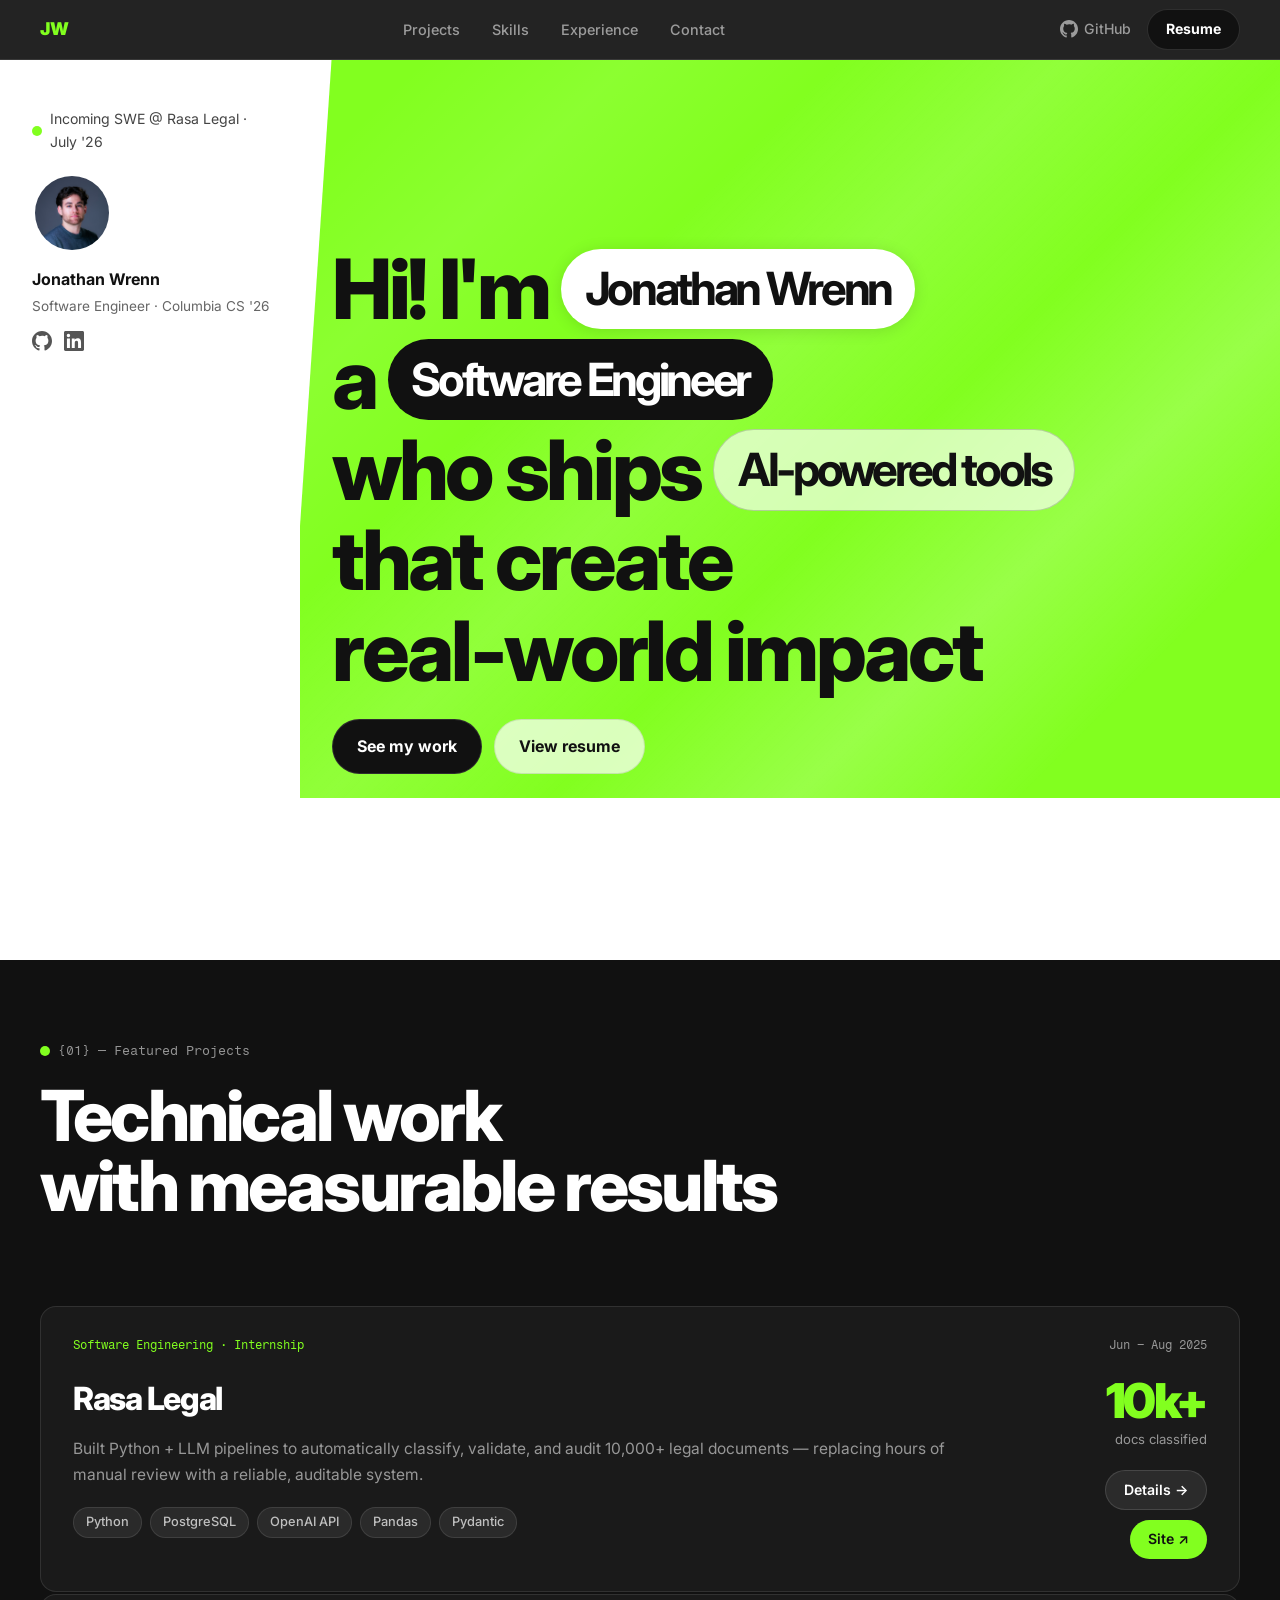
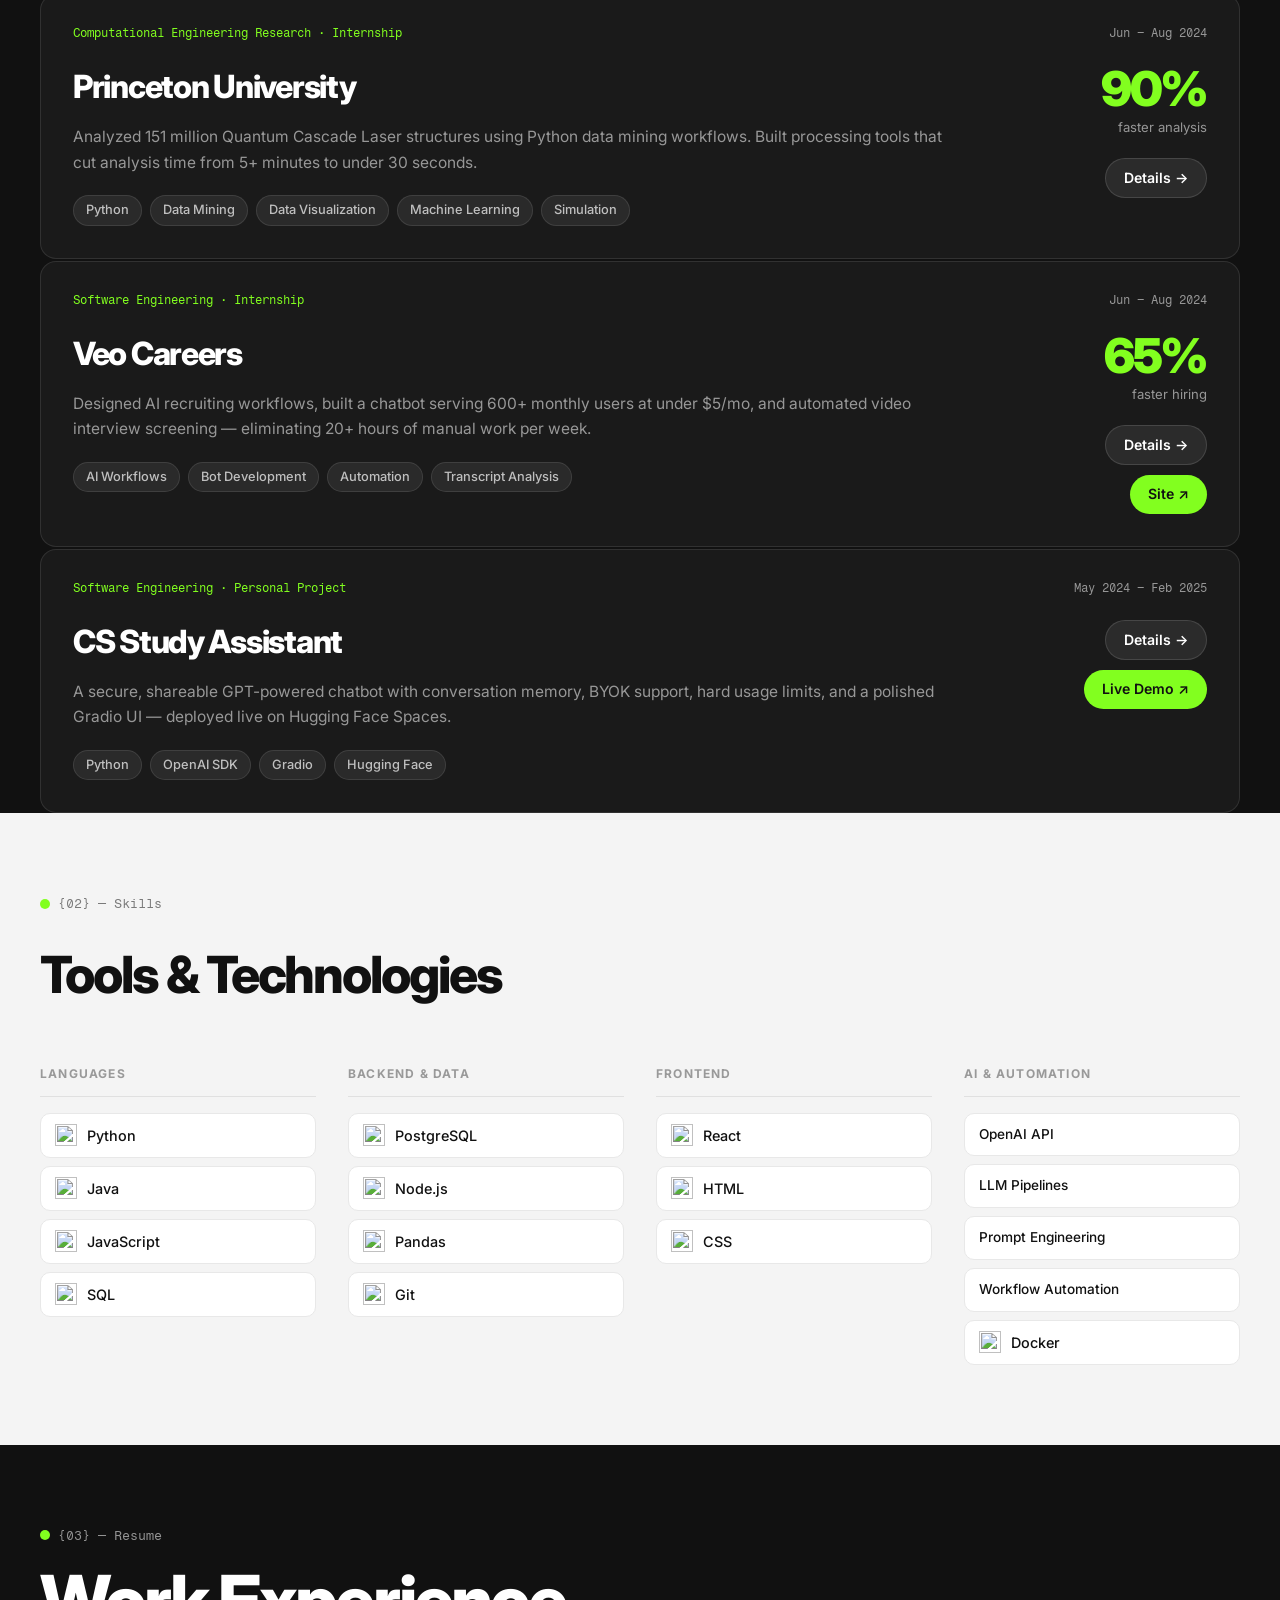
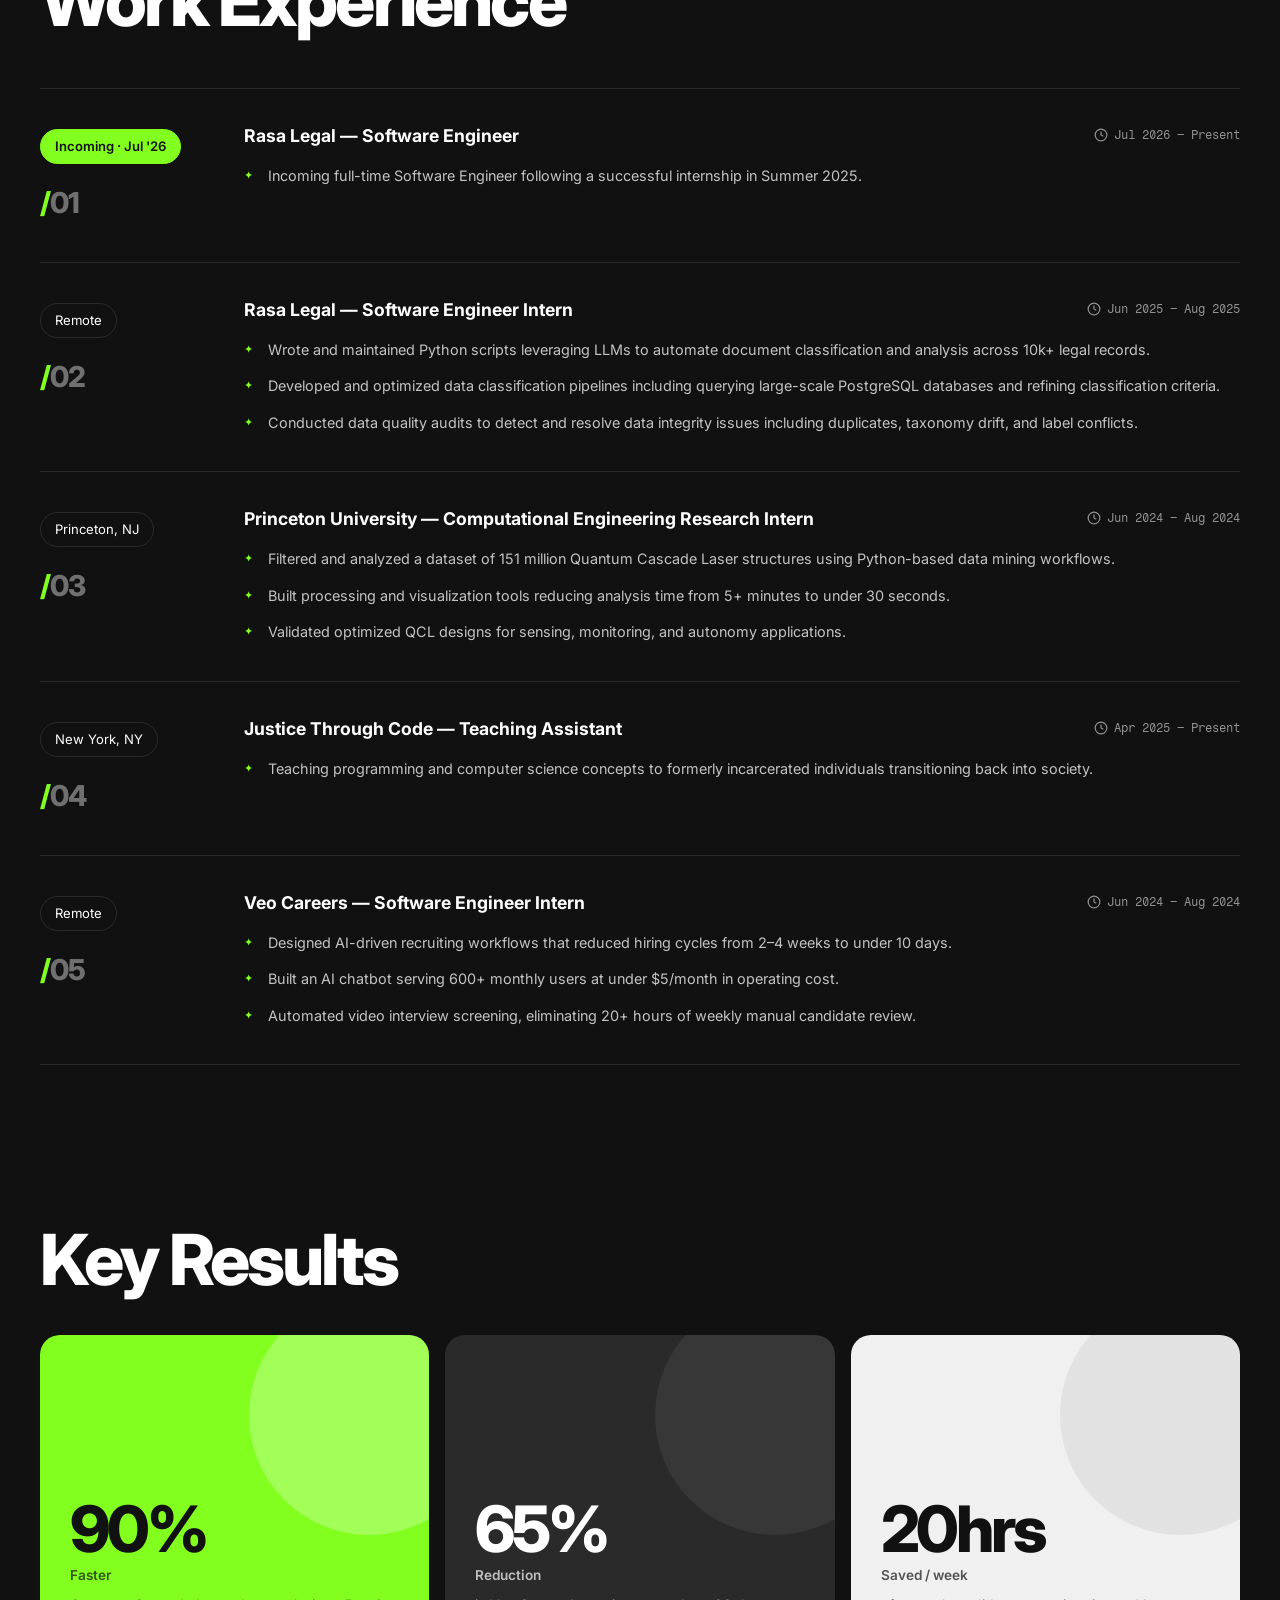
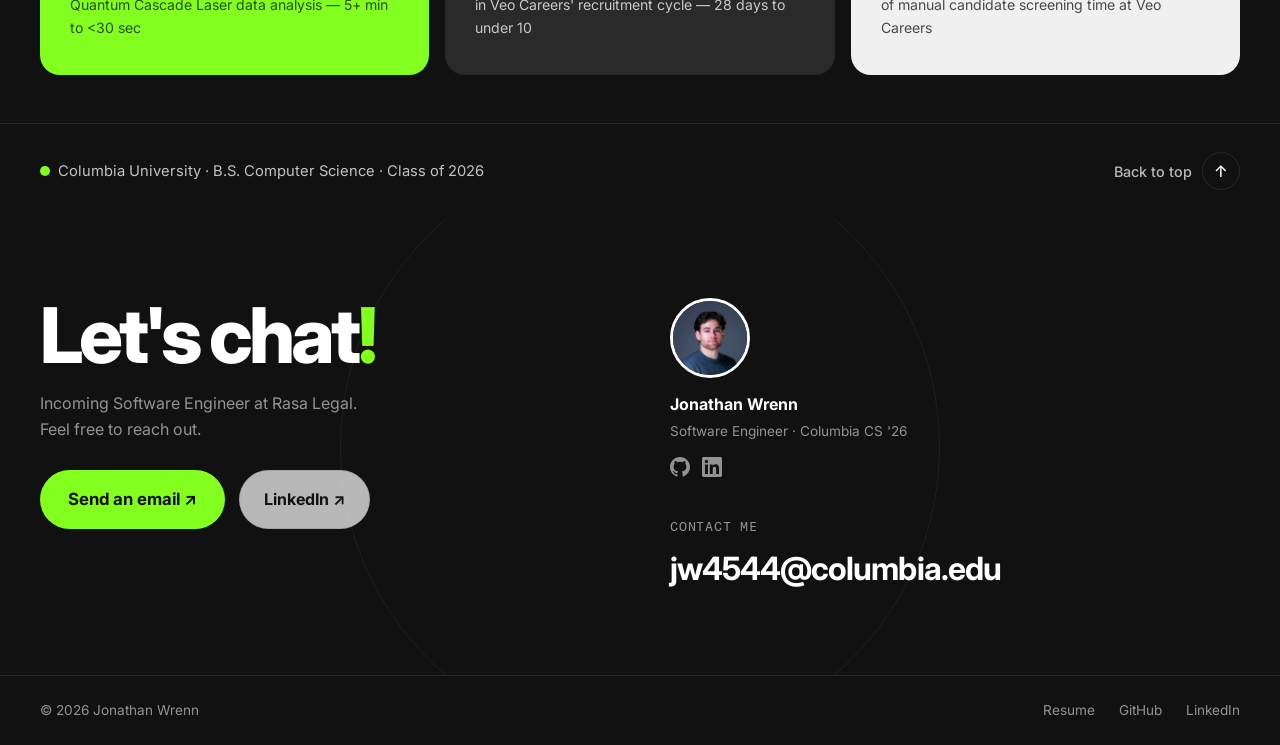
==== index.html @ a420dbbd "Fix degree to B.S. Computer Science only Co-Authored-By: Claude Sonnet 4.6 <noreply@anthropic.com>" ====
<!DOCTYPE html>
<html lang="en">
  <head>
    <meta charset="UTF-8" />
    <meta name="viewport" content="width=device-width, initial-scale=1.0" />
    <title>Jonathan Wrenn | Software Engineer</title>
    <meta name="description" content="Jonathan Wrenn — Software Engineer and Columbia CS student building AI-powered systems, data pipelines, and tools that ship to production." />
    <meta property="og:title" content="Jonathan Wrenn | Software Engineer" />
    <meta property="og:description" content="Software engineer, Columbia CS '26, open to full-time roles. Builder of AI-assisted systems with measurable impact." />
    <meta property="og:type" content="website" />
    <meta property="og:image" content="./1-IMG_1705.jpg" />
    <link rel="preconnect" href="https://fonts.googleapis.com" />
    <link rel="preconnect" href="https://fonts.gstatic.com" crossorigin />
    <link href="https://fonts.googleapis.com/css2?family=Inter:wght@400;500;600;700;800;900&family=Fragment+Mono:ital@0;1&display=swap" rel="stylesheet" />
    <link rel="stylesheet" href="./styles.css" />
  </head>
  <body id="top">

    <!-- ============================================================
         NAV
    ============================================================ -->
    <nav class="site-nav">
      <a href="#top" class="site-nav__logo">JW</a>
      <div class="site-nav__links">
        <a href="#projects">Projects</a>
        <a href="#skills">Skills</a>
        <a href="#experience">Experience</a>
        <a href="#contact">Contact</a>
      </div>
      <div class="site-nav__actions">
        <a href="https://github.com/jonowrenn" target="_blank" rel="noreferrer" class="site-nav__gh">
          <svg width="18" height="18" viewBox="0 0 24 24" fill="currentColor"><path d="M12 0C5.374 0 0 5.373 0 12c0 5.302 3.438 9.8 8.207 11.387.599.111.793-.261.793-.577v-2.234c-3.338.726-4.033-1.416-4.033-1.416-.546-1.387-1.333-1.756-1.333-1.756-1.089-.745.083-.729.083-.729 1.205.084 1.839 1.237 1.839 1.237 1.07 1.834 2.807 1.304 3.492.997.107-.775.418-1.305.762-1.604-2.665-.305-5.467-1.334-5.467-5.931 0-1.311.469-2.381 1.236-3.221-.124-.303-.535-1.524.117-3.176 0 0 1.008-.322 3.301 1.23A11.509 11.509 0 0112 5.803c1.02.005 2.047.138 3.006.404 2.291-1.552 3.297-1.23 3.297-1.23.653 1.653.242 2.874.118 3.176.77.84 1.235 1.911 1.235 3.221 0 4.609-2.807 5.624-5.479 5.921.43.372.823 1.102.823 2.222v3.293c0 .319.192.694.801.576C20.566 21.797 24 17.3 24 12c0-6.627-5.373-12-12-12z"/></svg>
          GitHub
        </a>
        <a href="./Jonathan_Wrenn_Resume.docx.pdf" target="_blank" rel="noreferrer" class="btn btn--dark btn--sm">Resume</a>
      </div>
    </nav>

    <!-- ============================================================
         HERO
    ============================================================ -->
    <section class="hero">
      <div class="hero__lime-bg" aria-hidden="true"></div>

      <aside class="hero__sidebar">
        <p class="hero__status">
          <span class="dot dot--lime"></span>
          Incoming SWE @ Rasa Legal · July '26
        </p>
        <div class="profile-card">
          <div class="profile-card__visual">
            <img class="profile-card__photo" src="./1-IMG_1705.jpg" alt="Jonathan Wrenn headshot" />
          </div>
          <div class="profile-card__bio">
            <strong>Jonathan Wrenn</strong>
            <span>Software Engineer · Columbia CS '26</span>
          </div>
          <div class="profile-card__links">
            <a href="https://github.com/jonowrenn" target="_blank" rel="noreferrer" aria-label="GitHub">
              <svg width="20" height="20" viewBox="0 0 24 24" fill="currentColor"><path d="M12 0C5.374 0 0 5.373 0 12c0 5.302 3.438 9.8 8.207 11.387.599.111.793-.261.793-.577v-2.234c-3.338.726-4.033-1.416-4.033-1.416-.546-1.387-1.333-1.756-1.333-1.756-1.089-.745.083-.729.083-.729 1.205.084 1.839 1.237 1.839 1.237 1.07 1.834 2.807 1.304 3.492.997.107-.775.418-1.305.762-1.604-2.665-.305-5.467-1.334-5.467-5.931 0-1.311.469-2.381 1.236-3.221-.124-.303-.535-1.524.117-3.176 0 0 1.008-.322 3.301 1.23A11.509 11.509 0 0112 5.803c1.02.005 2.047.138 3.006.404 2.291-1.552 3.297-1.23 3.297-1.23.653 1.653.242 2.874.118 3.176.77.84 1.235 1.911 1.235 3.221 0 4.609-2.807 5.624-5.479 5.921.43.372.823 1.102.823 2.222v3.293c0 .319.192.694.801.576C20.566 21.797 24 17.3 24 12c0-6.627-5.373-12-12-12z"/></svg>
            </a>
            <a href="https://www.linkedin.com/in/jonathanwrenn218" target="_blank" rel="noreferrer" aria-label="LinkedIn">
              <svg width="20" height="20" viewBox="0 0 24 24" fill="currentColor"><path d="M20.447 20.452h-3.554v-5.569c0-1.328-.027-3.037-1.852-3.037-1.853 0-2.136 1.445-2.136 2.939v5.667H9.351V9h3.414v1.561h.046c.477-.9 1.637-1.85 3.37-1.85 3.601 0 4.267 2.37 4.267 5.455v6.286zM5.337 7.433a2.062 2.062 0 01-2.063-2.065 2.064 2.064 0 112.063 2.065zm1.782 13.019H3.555V9h3.564v11.452zM22.225 0H1.771C.792 0 0 .774 0 1.729v20.542C0 23.227.792 24 1.771 24h20.451C23.2 24 24 23.227 24 22.271V1.729C24 .774 23.2 0 22.222 0h.003z"/></svg>
            </a>
          </div>
        </div>
      </aside>

      <div class="hero__main">
        <p class="hero__line">Hi! I'm <span class="pill pill--white">Jonathan Wrenn</span></p>
        <p class="hero__line">a <span class="pill pill--dark">Software Engineer</span></p>
        <p class="hero__line">who ships <span class="pill pill--outline">AI-powered tools</span></p>
        <p class="hero__line">that create</p>
        <p class="hero__line">real-world impact</p>
        <div class="hero__actions">
          <a class="btn btn--dark" href="#projects">See my work</a>
          <a class="btn btn--ghost" href="./Jonathan_Wrenn_Resume.docx.pdf" target="_blank" rel="noreferrer">View resume</a>
        </div>
      </div>
    </section>

    <!-- ============================================================
         PROJECTS
    ============================================================ -->
    <section id="projects" class="section section--dark projects-section">
      <div class="container">
        <div class="projects-intro">
          <p class="section-label"><span class="dot dot--lime"></span>{01} — Featured Projects</p>
          <h2 class="section-heading">Technical work<br>with measurable results</h2>
        </div>

        <div class="projects-list">

          <!-- Rasa Legal -->
          <article class="pcard">
            <div class="pcard__meta">
              <span class="pcard__cat">Software Engineering · Internship</span>
              <span class="pcard__dates">Jun – Aug 2025</span>
            </div>
            <div class="pcard__body">
              <div class="pcard__left">
                <h3 class="pcard__title">Rasa Legal</h3>
                <p class="pcard__desc">Built Python + LLM pipelines to automatically classify, validate, and audit 10,000+ legal documents — replacing hours of manual review with a reliable, auditable system.</p>
                <div class="pcard__stack">
                  <span>Python</span><span>PostgreSQL</span><span>OpenAI API</span><span>Pandas</span><span>Pydantic</span>
                </div>
              </div>
              <div class="pcard__right">
                <div class="pcard__stat">
                  <span class="pcard__stat-num">10k+</span>
                  <span class="pcard__stat-label">docs classified</span>
                </div>
                <div class="pcard__links">
                  <a href="./projects/rasa-legal.html" class="pcard__link pcard__link--detail">Details →</a>
                  <a href="https://www.rasa-legal.com/" target="_blank" rel="noreferrer" class="pcard__link pcard__link--site">Site ↗</a>
                </div>
              </div>
            </div>
          </article>

          <!-- Princeton -->
          <article class="pcard">
            <div class="pcard__meta">
              <span class="pcard__cat">Computational Engineering Research · Internship</span>
              <span class="pcard__dates">Jun – Aug 2024</span>
            </div>
            <div class="pcard__body">
              <div class="pcard__left">
                <h3 class="pcard__title">Princeton University</h3>
                <p class="pcard__desc">Analyzed 151 million Quantum Cascade Laser structures using Python data mining workflows. Built processing tools that cut analysis time from 5+ minutes to under 30 seconds.</p>
                <div class="pcard__stack">
                  <span>Python</span><span>Data Mining</span><span>Data Visualization</span><span>Machine Learning</span><span>Simulation</span>
                </div>
              </div>
              <div class="pcard__right">
                <div class="pcard__stat">
                  <span class="pcard__stat-num">90%</span>
                  <span class="pcard__stat-label">faster analysis</span>
                </div>
                <div class="pcard__links">
                  <a href="./projects/princeton.html" class="pcard__link pcard__link--detail">Details →</a>
                </div>
              </div>
            </div>
          </article>

          <!-- Veo Careers -->
          <article class="pcard">
            <div class="pcard__meta">
              <span class="pcard__cat">Software Engineering · Internship</span>
              <span class="pcard__dates">Jun – Aug 2024</span>
            </div>
            <div class="pcard__body">
              <div class="pcard__left">
                <h3 class="pcard__title">Veo Careers</h3>
                <p class="pcard__desc">Designed AI recruiting workflows, built a chatbot serving 600+ monthly users at under $5/mo, and automated video interview screening — eliminating 20+ hours of manual work per week.</p>
                <div class="pcard__stack">
                  <span>AI Workflows</span><span>Bot Development</span><span>Automation</span><span>Transcript Analysis</span>
                </div>
              </div>
              <div class="pcard__right">
                <div class="pcard__stat">
                  <span class="pcard__stat-num">65%</span>
                  <span class="pcard__stat-label">faster hiring</span>
                </div>
                <div class="pcard__links">
                  <a href="./projects/veo-careers.html" class="pcard__link pcard__link--detail">Details →</a>
                  <a href="https://veocareers.com/" target="_blank" rel="noreferrer" class="pcard__link pcard__link--site">Site ↗</a>
                </div>
              </div>
            </div>
          </article>

          <!-- CS Study Assistant -->
          <article class="pcard">
            <div class="pcard__meta">
              <span class="pcard__cat">Software Engineering · Personal Project</span>
              <span class="pcard__dates">May 2024 – Feb 2025</span>
            </div>
            <div class="pcard__body">
              <div class="pcard__left">
                <h3 class="pcard__title">CS Study Assistant</h3>
                <p class="pcard__desc">A secure, shareable GPT-powered chatbot with conversation memory, BYOK support, hard usage limits, and a polished Gradio UI — deployed live on Hugging Face Spaces.</p>
                <div class="pcard__stack">
                  <span>Python</span><span>OpenAI SDK</span><span>Gradio</span><span>Hugging Face</span>
                </div>
              </div>
              <div class="pcard__right">
                <div class="pcard__links pcard__links--solo">
                  <a href="./projects/cs-study-assistant.html" class="pcard__link pcard__link--detail">Details →</a>
                  <a href="https://huggingface.co/spaces/jonowrenn/gpt-chatbot" target="_blank" rel="noreferrer" class="pcard__link pcard__link--site">Live Demo ↗</a>
                </div>
              </div>
            </div>
          </article>

        </div>
      </div>
    </section>

    <!-- ============================================================
         SKILLS
    ============================================================ -->
    <section id="skills" class="section section--light skills-section-new">
      <div class="container">
        <p class="section-label"><span class="dot dot--lime"></span>{02} — Skills</p>
        <h2 class="section-heading-light">Tools &amp; Technologies</h2>

        <div class="skills-grid">

          <div class="skill-group">
            <h3 class="skill-group__title">Languages</h3>
            <div class="skill-chips">
              <div class="skill-chip">
                <img src="https://cdn.jsdelivr.net/gh/devicons/devicon/icons/python/python-original.svg" alt="" />
                Python
              </div>
              <div class="skill-chip">
                <img src="https://cdn.jsdelivr.net/gh/devicons/devicon/icons/java/java-original.svg" alt="" />
                Java
              </div>
              <div class="skill-chip">
                <img src="https://cdn.jsdelivr.net/gh/devicons/devicon/icons/javascript/javascript-original.svg" alt="" />
                JavaScript
              </div>
              <div class="skill-chip">
                <img src="https://cdn.jsdelivr.net/gh/devicons/devicon/icons/postgresql/postgresql-original.svg" alt="" />
                SQL
              </div>
            </div>
          </div>

          <div class="skill-group">
            <h3 class="skill-group__title">Backend &amp; Data</h3>
            <div class="skill-chips">
              <div class="skill-chip">
                <img src="https://cdn.jsdelivr.net/gh/devicons/devicon/icons/postgresql/postgresql-original.svg" alt="" />
                PostgreSQL
              </div>
              <div class="skill-chip">
                <img src="https://cdn.jsdelivr.net/gh/devicons/devicon/icons/nodejs/nodejs-original.svg" alt="" />
                Node.js
              </div>
              <div class="skill-chip">
                <img src="https://cdn.jsdelivr.net/gh/devicons/devicon/icons/pandas/pandas-original.svg" alt="" />
                Pandas
              </div>
              <div class="skill-chip">
                <img src="https://cdn.jsdelivr.net/gh/devicons/devicon/icons/git/git-original.svg" alt="" />
                Git
              </div>
            </div>
          </div>

          <div class="skill-group">
            <h3 class="skill-group__title">Frontend</h3>
            <div class="skill-chips">
              <div class="skill-chip">
                <img src="https://cdn.jsdelivr.net/gh/devicons/devicon/icons/react/react-original.svg" alt="" />
                React
              </div>
              <div class="skill-chip">
                <img src="https://cdn.jsdelivr.net/gh/devicons/devicon/icons/html5/html5-original.svg" alt="" />
                HTML
              </div>
              <div class="skill-chip">
                <img src="https://cdn.jsdelivr.net/gh/devicons/devicon/icons/css3/css3-original.svg" alt="" />
                CSS
              </div>
            </div>
          </div>

          <div class="skill-group">
            <h3 class="skill-group__title">AI &amp; Automation</h3>
            <div class="skill-chips">
              <div class="skill-chip skill-chip--text">OpenAI API</div>
              <div class="skill-chip skill-chip--text">LLM Pipelines</div>
              <div class="skill-chip skill-chip--text">Prompt Engineering</div>
              <div class="skill-chip skill-chip--text">Workflow Automation</div>
              <div class="skill-chip">
                <img src="https://cdn.jsdelivr.net/gh/devicons/devicon/icons/docker/docker-original.svg" alt="" />
                Docker
              </div>
            </div>
          </div>

        </div>
      </div>
    </section>

    <!-- ============================================================
         EXPERIENCE
    ============================================================ -->
    <section id="experience" class="section section--dark experience-section">
      <div class="container">
        <p class="section-label"><span class="dot dot--lime"></span>{03} — Resume</p>
        <h2 class="section-heading">Work Experience</h2>

        <div class="experience-list">
          <div class="experience-item">
            <div class="experience-item__left">
              <span class="location-pill location-pill--lime">Incoming · Jul '26</span>
              <span class="exp-num"><span class="slash">/</span>01</span>
            </div>
            <div class="experience-item__body">
              <div class="experience-item__header">
                <h3>Rasa Legal — Software Engineer</h3>
                <span class="exp-dates">
                  <svg width="14" height="14" viewBox="0 0 24 24" fill="none" stroke="currentColor" stroke-width="2"><circle cx="12" cy="12" r="10"/><polyline points="12 6 12 12 16 14"/></svg>
                  Jul 2026 – Present
                </span>
              </div>
              <ul class="exp-bullets">
                <li>Incoming full-time Software Engineer following a successful internship in Summer 2025.</li>
              </ul>
            </div>
          </div>

          <div class="experience-item">
            <div class="experience-item__left">
              <span class="location-pill">Remote</span>
              <span class="exp-num"><span class="slash">/</span>02</span>
            </div>
            <div class="experience-item__body">
              <div class="experience-item__header">
                <h3>Rasa Legal — Software Engineer Intern</h3>
                <span class="exp-dates">
                  <svg width="14" height="14" viewBox="0 0 24 24" fill="none" stroke="currentColor" stroke-width="2"><circle cx="12" cy="12" r="10"/><polyline points="12 6 12 12 16 14"/></svg>
                  Jun 2025 – Aug 2025
                </span>
              </div>
              <ul class="exp-bullets">
                <li>Wrote and maintained Python scripts leveraging LLMs to automate document classification and analysis across 10k+ legal records.</li>
                <li>Developed and optimized data classification pipelines including querying large-scale PostgreSQL databases and refining classification criteria.</li>
                <li>Conducted data quality audits to detect and resolve data integrity issues including duplicates, taxonomy drift, and label conflicts.</li>
              </ul>
            </div>
          </div>

          <div class="experience-item">
            <div class="experience-item__left">
              <span class="location-pill">Princeton, NJ</span>
              <span class="exp-num"><span class="slash">/</span>03</span>
            </div>
            <div class="experience-item__body">
              <div class="experience-item__header">
                <h3>Princeton University — Computational Engineering Research Intern</h3>
                <span class="exp-dates">
                  <svg width="14" height="14" viewBox="0 0 24 24" fill="none" stroke="currentColor" stroke-width="2"><circle cx="12" cy="12" r="10"/><polyline points="12 6 12 12 16 14"/></svg>
                  Jun 2024 – Aug 2024
                </span>
              </div>
              <ul class="exp-bullets">
                <li>Filtered and analyzed a dataset of 151 million Quantum Cascade Laser structures using Python-based data mining workflows.</li>
                <li>Built processing and visualization tools reducing analysis time from 5+ minutes to under 30 seconds.</li>
                <li>Validated optimized QCL designs for sensing, monitoring, and autonomy applications.</li>
              </ul>
            </div>
          </div>

          <div class="experience-item">
            <div class="experience-item__left">
              <span class="location-pill">New York, NY</span>
              <span class="exp-num"><span class="slash">/</span>04</span>
            </div>
            <div class="experience-item__body">
              <div class="experience-item__header">
                <h3>Justice Through Code — Teaching Assistant</h3>
                <span class="exp-dates">
                  <svg width="14" height="14" viewBox="0 0 24 24" fill="none" stroke="currentColor" stroke-width="2"><circle cx="12" cy="12" r="10"/><polyline points="12 6 12 12 16 14"/></svg>
                  Apr 2025 – Present
                </span>
              </div>
              <ul class="exp-bullets">
                <li>Teaching programming and computer science concepts to formerly incarcerated individuals transitioning back into society.</li>
              </ul>
            </div>
          </div>

          <div class="experience-item">
            <div class="experience-item__left">
              <span class="location-pill">Remote</span>
              <span class="exp-num"><span class="slash">/</span>05</span>
            </div>
            <div class="experience-item__body">
              <div class="experience-item__header">
                <h3>Veo Careers — Software Engineer Intern</h3>
                <span class="exp-dates">
                  <svg width="14" height="14" viewBox="0 0 24 24" fill="none" stroke="currentColor" stroke-width="2"><circle cx="12" cy="12" r="10"/><polyline points="12 6 12 12 16 14"/></svg>
                  Jun 2024 – Aug 2024
                </span>
              </div>
              <ul class="exp-bullets">
                <li>Designed AI-driven recruiting workflows that reduced hiring cycles from 2–4 weeks to under 10 days.</li>
                <li>Built an AI chatbot serving 600+ monthly users at under $5/month in operating cost.</li>
                <li>Automated video interview screening, eliminating 20+ hours of weekly manual candidate review.</li>
              </ul>
            </div>
          </div>
        </div>
      </div>
    </section>

    <!-- ============================================================
         OUTCOMES
    ============================================================ -->
    <section class="section section--dark outcomes-section">
      <div class="container">
        <h2 class="section-heading">Key Results</h2>
        <div class="outcomes-grid">
          <div class="outcome-card outcome-card--lime">
            <div class="outcome-deco" aria-hidden="true"></div>
            <p class="outcome-stat">90%</p>
            <p class="outcome-label">Faster</p>
            <p class="outcome-desc">Quantum Cascade Laser data analysis — 5+ min to &lt;30 sec</p>
          </div>
          <div class="outcome-card outcome-card--charcoal">
            <div class="outcome-deco" aria-hidden="true"></div>
            <p class="outcome-stat">65%</p>
            <p class="outcome-label">Reduction</p>
            <p class="outcome-desc">in Veo Careers' recruitment cycle — 28 days to under 10</p>
          </div>
          <div class="outcome-card outcome-card--white">
            <div class="outcome-deco" aria-hidden="true"></div>
            <p class="outcome-stat">20hrs</p>
            <p class="outcome-label">Saved / week</p>
            <p class="outcome-desc">of manual candidate screening time at Veo Careers</p>
          </div>
        </div>
      </div>

      <div class="freelance-bar">
        <p><span class="dot dot--lime"></span> Columbia University · B.S. Computer Science · Class of 2026</p>
        <a href="#top" class="back-to-top">Back to top <span class="back-to-top__circle">↑</span></a>
      </div>
    </section>

    <!-- ============================================================
         CONTACT
    ============================================================ -->
    <section id="contact" class="section section--dark contact-section">
      <div class="contact-deco-circle" aria-hidden="true"></div>
      <div class="container contact-layout">
        <div class="contact-left">
          <h2 class="contact-heading">Let's chat<span class="lime-text">!</span></h2>
          <p class="contact-sub">Incoming Software Engineer at Rasa Legal.<br>Feel free to reach out.</p>
          <div class="contact-ctas">
            <a href="mailto:jw4544@columbia.edu" class="btn btn--lime">Send an email ↗</a>
            <a href="https://www.linkedin.com/in/jonathanwrenn218" target="_blank" rel="noreferrer" class="btn btn--ghost">LinkedIn ↗</a>
          </div>
        </div>
        <div class="contact-right">
          <div class="profile-card profile-card--dark">
            <div class="profile-card__visual">
              <img class="profile-card__photo" src="./1-IMG_1705.jpg" alt="Jonathan Wrenn headshot" />
            </div>
            <div class="profile-card__bio">
              <strong>Jonathan Wrenn</strong>
              <span>Software Engineer · Columbia CS '26</span>
            </div>
            <div class="profile-card__links">
              <a href="https://github.com/jonowrenn" target="_blank" rel="noreferrer" aria-label="GitHub">
                <svg width="20" height="20" viewBox="0 0 24 24" fill="currentColor"><path d="M12 0C5.374 0 0 5.373 0 12c0 5.302 3.438 9.8 8.207 11.387.599.111.793-.261.793-.577v-2.234c-3.338.726-4.033-1.416-4.033-1.416-.546-1.387-1.333-1.756-1.333-1.756-1.089-.745.083-.729.083-.729 1.205.084 1.839 1.237 1.839 1.237 1.07 1.834 2.807 1.304 3.492.997.107-.775.418-1.305.762-1.604-2.665-.305-5.467-1.334-5.467-5.931 0-1.311.469-2.381 1.236-3.221-.124-.303-.535-1.524.117-3.176 0 0 1.008-.322 3.301 1.23A11.509 11.509 0 0112 5.803c1.02.005 2.047.138 3.006.404 2.291-1.552 3.297-1.23 3.297-1.23.653 1.653.242 2.874.118 3.176.77.84 1.235 1.911 1.235 3.221 0 4.609-2.807 5.624-5.479 5.921.43.372.823 1.102.823 2.222v3.293c0 .319.192.694.801.576C20.566 21.797 24 17.3 24 12c0-6.627-5.373-12-12-12z"/></svg>
              </a>
              <a href="https://www.linkedin.com/in/jonathanwrenn218" target="_blank" rel="noreferrer" aria-label="LinkedIn">
                <svg width="20" height="20" viewBox="0 0 24 24" fill="currentColor"><path d="M20.447 20.452h-3.554v-5.569c0-1.328-.027-3.037-1.852-3.037-1.853 0-2.136 1.445-2.136 2.939v5.667H9.351V9h3.414v1.561h.046c.477-.9 1.637-1.85 3.37-1.85 3.601 0 4.267 2.37 4.267 5.455v6.286zM5.337 7.433a2.062 2.062 0 01-2.063-2.065 2.064 2.064 0 112.063 2.065zm1.782 13.019H3.555V9h3.564v11.452zM22.225 0H1.771C.792 0 0 .774 0 1.729v20.542C0 23.227.792 24 1.771 24h20.451C23.2 24 24 23.227 24 22.271V1.729C24 .774 23.2 0 22.222 0h.003z"/></svg>
              </a>
            </div>
          </div>
          <div class="contact-email-block">
            <p class="contact-kicker">Contact me</p>
            <a href="mailto:jw4544@columbia.edu" class="email-link">jw4544@columbia.edu</a>
          </div>
        </div>
      </div>
    </section>

    <!-- ============================================================
         FOOTER
    ============================================================ -->
    <footer class="footer section--dark">
      <p>© <span id="year"></span> Jonathan Wrenn</p>
      <div class="footer__links">
        <a href="./Jonathan_Wrenn_Resume.docx.pdf" target="_blank" rel="noreferrer">Resume</a>
        <a href="https://github.com/jonowrenn" target="_blank" rel="noreferrer">GitHub</a>
        <a href="https://www.linkedin.com/in/jonathanwrenn218" target="_blank" rel="noreferrer">LinkedIn</a>
      </div>
    </footer>

    <script src="./script.js"></script>
  </body>
</html>
---- styles.css ----
/* ============================================================
   RESET & BASE
============================================================ */
*, *::before, *::after {
  box-sizing: border-box;
  margin: 0;
  padding: 0;
}

html {
  scroll-behavior: smooth;
}

body {
  font-family: 'Inter', sans-serif;
  background: #fff;
  color: #111;
  overflow-x: hidden;
  line-height: 1.6;
}

a {
  color: inherit;
  text-decoration: none;
}

img {
  display: block;
  width: 100%;
}

/* ============================================================
   VARIABLES
============================================================ */
:root {
  --lime: #82ff1f;
  --dark: #111111;
  --dark-2: #1a1a1a;
  --dark-surface: #222222;
  --white: #ffffff;
  --muted-on-dark: rgba(255, 255, 255, 0.55);
  --muted-on-light: rgba(0, 0, 0, 0.5);
  --border-dark: rgba(255, 255, 255, 0.1);
  --border-light: rgba(0, 0, 0, 0.1);
  --page-w: min(1200px, calc(100vw - 48px));
}

/* ============================================================
   UTILITY
============================================================ */
.container {
  width: var(--page-w);
  margin: 0 auto;
}

.section {
  padding: 80px 0;
}

.section--dark {
  background: var(--dark);
  color: var(--white);
}

.section--light {
  background: #f4f4f4;
  color: var(--dark);
}

.dot {
  display: inline-block;
  width: 10px;
  height: 10px;
  border-radius: 50%;
  background: #555;
  flex-shrink: 0;
}

.dot--lime {
  background: var(--lime);
}

.section-label {
  display: flex;
  align-items: center;
  gap: 8px;
  font-family: 'Fragment Mono', monospace;
  font-size: 0.82rem;
  color: var(--muted-on-dark);
  margin-bottom: 20px;
}

.section--light .section-label {
  color: var(--muted-on-light);
}

/* ============================================================
   BUTTONS
============================================================ */
.btn {
  display: inline-flex;
  align-items: center;
  gap: 8px;
  padding: 14px 24px;
  border-radius: 999px;
  font-weight: 700;
  font-size: 1rem;
  transition: transform 160ms ease, opacity 160ms ease;
  cursor: pointer;
  white-space: nowrap;
}

.btn:hover {
  transform: translateY(-2px);
  opacity: 0.92;
}

.btn--dark {
  background: var(--dark);
  color: var(--white);
  border: 1px solid rgba(255,255,255,0.12);
}

.btn--ghost {
  background: rgba(255, 255, 255, 0.7);
  color: var(--dark);
  border: 1px solid rgba(0,0,0,0.1);
}

.btn--lime {
  background: var(--lime);
  color: var(--dark);
  border: none;
  font-size: 1.05rem;
  padding: 16px 28px;
}

.arrow-icon {
  font-size: 1.1em;
}

/* ============================================================
   HERO
============================================================ */
.hero {
  min-height: 100vh;
  display: grid;
  grid-template-columns: 300px 1fr;
  position: relative;
  background: #fff;
  overflow: hidden;
}

.hero__lime-bg {
  position: absolute;
  top: 0;
  right: 0;
  width: 78%;
  height: 82%;
  background-color: var(--lime);
  background-image:
    linear-gradient(-45deg, transparent 15%, rgba(255,255,255,0.18) 28%, transparent 42%),
    linear-gradient(-45deg, transparent 42%, rgba(255,255,255,0.12) 55%, transparent 68%),
    linear-gradient(-45deg, transparent 68%, rgba(255,255,255,0.08) 80%, transparent 92%);
  clip-path: polygon(5% 0%, 100% 0%, 100% 100%, 0% 100%);
  z-index: 0;
}

.hero__sidebar {
  position: relative;
  z-index: 1;
  display: flex;
  flex-direction: column;
  gap: 20px;
  padding: 48px 28px 48px 32px;
  background: #fff;
}

.hero__status {
  display: flex;
  align-items: center;
  gap: 8px;
  font-size: 0.88rem;
  color: #444;
}

/* Profile card */
.profile-card {
  display: flex;
  flex-direction: column;
  gap: 14px;
}

.profile-card__visual {
  display: flex;
  align-items: center;
  gap: 0;
}

.profile-deco { display: none; }
.profile-deco__a,
.profile-deco__b { display: none; }

.profile-card__photo {
  width: 80px;
  height: 80px;
  border-radius: 50%;
  object-fit: cover;
  object-position: top center;
  border: 3px solid #fff;
  position: relative;
  z-index: 3;
  flex-shrink: 0;
}

.profile-card__bio {
  display: flex;
  flex-direction: column;
  gap: 3px;
}

.profile-card__bio strong {
  font-size: 1rem;
  font-weight: 700;
}

.profile-card__bio span {
  font-size: 0.85rem;
  color: #666;
}

.profile-card--dark .profile-card__bio strong {
  color: var(--white);
}

.profile-card--dark .profile-card__bio span {
  color: var(--muted-on-dark);
}

.profile-card__links {
  display: flex;
  gap: 12px;
  color: #555;
}

.profile-card--dark .profile-card__links {
  color: var(--muted-on-dark);
}

.profile-card__links a:hover {
  color: var(--dark);
}

.profile-card--dark .profile-card__links a:hover {
  color: var(--white);
}

/* Hero main text */
.hero__main {
  position: relative;
  z-index: 1;
  display: flex;
  flex-direction: column;
  justify-content: center;
  padding: 60px 60px 60px 32px;
}

.hero__line {
  font-size: clamp(3rem, 6.5vw, 6.5rem);
  font-weight: 800;
  line-height: 1.04;
  letter-spacing: -0.04em;
  color: var(--dark);
  margin-bottom: 4px;
  display: flex;
  align-items: center;
  flex-wrap: wrap;
  gap: 12px;
}

.pill {
  display: inline-flex;
  align-items: center;
  border-radius: 999px;
  font-weight: 700;
  white-space: nowrap;
  font-size: 0.55em;
  padding: 0.18em 0.52em;
  vertical-align: middle;
  line-height: 1.4;
}

.pill--white {
  background: #fff;
  color: var(--dark);
  box-shadow: 0 2px 16px rgba(0, 0, 0, 0.12);
}

.pill--dark {
  background: var(--dark);
  color: #fff;
}

.pill--outline {
  background: rgba(255, 255, 255, 0.65);
  color: var(--dark);
  border: 1.5px solid rgba(0, 0, 0, 0.18);
}

.hero__chips {
  display: flex;
  flex-wrap: wrap;
  gap: 10px;
  margin-top: 28px;
}

.hero__chips span {
  padding: 10px 18px;
  border: 1px solid rgba(0, 0, 0, 0.14);
  border-radius: 999px;
  background: rgba(255, 255, 255, 0.6);
  font-size: 0.9rem;
  font-weight: 500;
  backdrop-filter: blur(6px);
}

.hero__actions {
  display: flex;
  flex-wrap: wrap;
  gap: 12px;
  margin-top: 20px;
}

/* ============================================================
   PROJECTS
============================================================ */
.projects-section {
  padding: 80px 0 0;
}

.projects-intro {
  display: flex;
  flex-direction: column;
  align-items: flex-start;
  gap: 0;
}

.projects-intro .section-heading {
  margin-bottom: 32px;
}

.section-heading {
  font-size: clamp(2.5rem, 5.5vw, 5.5rem);
  font-weight: 800;
  line-height: 1.0;
  letter-spacing: -0.04em;
}

.projects-sublabel {
  font-size: clamp(1.6rem, 3vw, 2.8rem);
  font-weight: 700;
  letter-spacing: -0.03em;
  margin: 52px 0 24px;
  color: var(--white);
}

.projects-grid {
  display: grid;
  grid-template-columns: 1fr 1fr 1fr;
  grid-template-rows: auto auto;
  gap: 2px;
}

.project-card {
  background: var(--dark-2);
  padding: 28px 24px 0;
  overflow: hidden;
  border-top: 1px solid rgba(255,255,255,0.07);
  border-right: 1px solid rgba(255,255,255,0.07);
}

.project-card--link {
  display: block;
  text-decoration: none;
  color: inherit;
  cursor: pointer;
}

.project-card--link:hover {
  background: #1e1e1e;
}

.project-card:not(.project-card--link):hover {
  background: #1e1e1e;
}

.project-card__top {
  display: flex;
  align-items: baseline;
  justify-content: space-between;
  gap: 12px;
  margin-bottom: 12px;
  flex-wrap: wrap;
}

.project-card__cat {
  font-family: 'Fragment Mono', monospace;
  font-size: 0.78rem;
  color: var(--lime);
}

.project-card__dates {
  font-family: 'Fragment Mono', monospace;
  font-size: 0.75rem;
  color: var(--muted-on-dark);
  white-space: nowrap;
}

.project-card h3 {
  font-size: clamp(1.4rem, 2.5vw, 2rem);
  font-weight: 700;
  letter-spacing: -0.03em;
  margin-bottom: 10px;
  color: var(--white);
}

.project-card p {
  font-size: 0.9rem;
  color: var(--muted-on-dark);
  margin-bottom: 20px;
  line-height: 1.6;
}

.project-card__img {
  margin: 0 -24px;
  overflow: hidden;
  border-radius: 12px 12px 0 0;
}

.project-card__img img {
  width: 100%;
  height: 260px;
  object-fit: cover;
  display: block;
  transition: transform 300ms ease;
}

.project-card:hover .project-card__img img {
  transform: scale(1.03);
}

.project-card--lime {
  background: var(--lime);
  grid-row: 1 / span 2;
  grid-column: 3;
  display: flex;
  flex-direction: column;
  align-items: flex-start;
  justify-content: flex-end;
  padding: 32px;
  gap: 8px;
  border: none;
  cursor: pointer;
  min-height: 400px;
}

.project-card--lime:hover {
  background: #8eff30;
}

.view-all-text {
  font-size: 1.3rem;
  font-weight: 700;
  color: var(--dark);
}

.view-all-arrow {
  display: flex;
  align-items: center;
  justify-content: center;
  width: 44px;
  height: 44px;
  border-radius: 50%;
  background: var(--dark);
  color: var(--lime);
  font-size: 1.1rem;
}

/* ============================================================
   SKILLS
============================================================ */
.skills-section {
  padding: 80px 0;
}

.skills-layout {
  display: grid;
  grid-template-columns: 1fr 1fr;
  gap: 60px;
  align-items: start;
}

.skills-section--rev .skills-layout {
  direction: ltr;
}

.skills-heading h2 {
  font-size: clamp(2.5rem, 5vw, 5rem);
  font-weight: 800;
  line-height: 1.0;
  letter-spacing: -0.04em;
  color: var(--dark);
  margin-top: 12px;
}

.skills-list {
  display: flex;
  flex-direction: column;
  gap: 2px;
}

.skill-row {
  background: #fff;
  border: 1px solid rgba(0,0,0,0.08);
  border-radius: 16px;
  padding: 20px 22px;
  display: grid;
  grid-template-columns: 52px 1fr;
  grid-template-rows: auto auto;
  gap: 6px 16px;
  align-items: center;
}

.skill-icon {
  width: 40px;
  height: 40px;
  object-fit: contain;
  grid-row: 1 / span 2;
}

.skill-info {
  display: flex;
  flex-direction: column;
  gap: 2px;
}

.skill-info strong {
  font-size: 1rem;
  font-weight: 700;
  color: var(--dark);
}

.skill-info span {
  font-size: 0.82rem;
  color: var(--muted-on-light);
}

.skill-bar-wrap {
  grid-column: 2;
  padding-top: 4px;
  position: relative;
}

.skill-bar {
  position: relative;
  height: 8px;
  background: rgba(0,0,0,0.1);
  border-radius: 999px;
  overflow: visible;
}

.skill-bar__fill {
  height: 100%;
  width: var(--pct);
  background: var(--lime);
  border-radius: 999px;
  position: relative;
}

.skill-bar__label {
  position: absolute;
  top: 50%;
  left: clamp(40px, var(--pct), calc(100% - 60px));
  transform: translate(-50%, -50%);
  background: var(--lime);
  color: var(--dark);
  font-size: 0.72rem;
  font-weight: 700;
  padding: 3px 10px;
  border-radius: 999px;
  white-space: nowrap;
  pointer-events: none;
}

/* ============================================================
   EXPERIENCE
============================================================ */
.experience-section {
  padding: 80px 0;
}

.experience-section .section-heading {
  margin: 20px 0 52px;
}

.experience-list {
  display: flex;
  flex-direction: column;
  gap: 0;
}

.experience-item {
  display: grid;
  grid-template-columns: 180px 1fr;
  gap: 24px;
  padding: 36px 0;
  border-top: 1px solid var(--border-dark);
  align-items: start;
}

.experience-item:last-child {
  border-bottom: 1px solid var(--border-dark);
}

.experience-item__left {
  display: flex;
  flex-direction: column;
  gap: 16px;
  padding-top: 4px;
}

.location-pill--lime {
  background: var(--lime) !important;
  color: var(--dark) !important;
  border-color: var(--lime) !important;
  font-weight: 600;
}

.location-pill {
  display: inline-block;
  padding: 6px 14px;
  border: 1px solid var(--border-dark);
  border-radius: 999px;
  font-size: 0.82rem;
  color: var(--white);
  width: fit-content;
}

.exp-num {
  font-size: 1.8rem;
  font-weight: 800;
  letter-spacing: -0.04em;
  color: rgba(255,255,255,0.4);
}

.slash {
  color: var(--lime);
}

.experience-item__body {
  display: flex;
  flex-direction: column;
  gap: 16px;
}

.experience-item__header {
  display: flex;
  align-items: flex-start;
  justify-content: space-between;
  gap: 20px;
  flex-wrap: wrap;
}

.experience-item__header h3 {
  font-size: 1.1rem;
  font-weight: 700;
  color: var(--white);
  line-height: 1.3;
}

.exp-dates {
  display: flex;
  align-items: center;
  gap: 6px;
  font-family: 'Fragment Mono', monospace;
  font-size: 0.78rem;
  color: var(--muted-on-dark);
  white-space: nowrap;
  flex-shrink: 0;
}

.exp-dates svg {
  flex-shrink: 0;
}

.exp-bullets {
  list-style: none;
  display: flex;
  flex-direction: column;
  gap: 12px;
}

.exp-bullets li {
  position: relative;
  padding-left: 24px;
  font-size: 0.9rem;
  color: rgba(255, 255, 255, 0.75);
  line-height: 1.7;
}

.exp-bullets li::before {
  content: '✦';
  position: absolute;
  left: 0;
  top: 2px;
  color: var(--lime);
  font-size: 0.7rem;
}

/* ============================================================
   OUTCOMES
============================================================ */
.outcomes-section {
  padding: 80px 0 0;
}

.outcomes-section .section-heading {
  margin-bottom: 40px;
}

.outcomes-grid {
  display: grid;
  grid-template-columns: repeat(3, 1fr);
  gap: 16px;
}

.outcome-card {
  border-radius: 20px;
  padding: 36px 30px;
  position: relative;
  overflow: hidden;
  min-height: 340px;
  display: flex;
  flex-direction: column;
  justify-content: flex-end;
}

.outcome-deco {
  position: absolute;
  width: 240px;
  height: 240px;
  border-radius: 50%;
  top: -40px;
  right: -60px;
}

.outcome-card--lime {
  background: var(--lime);
}

.outcome-card--lime .outcome-deco {
  background: rgba(255, 255, 255, 0.25);
}

.outcome-card--lime .outcome-stat,
.outcome-card--lime .outcome-label,
.outcome-card--lime .outcome-desc {
  color: var(--dark);
}

.outcome-card--charcoal {
  background: #2a2a2a;
}

.outcome-card--charcoal .outcome-deco {
  background: rgba(255, 255, 255, 0.06);
}

.outcome-card--charcoal .outcome-stat,
.outcome-card--charcoal .outcome-label,
.outcome-card--charcoal .outcome-desc {
  color: var(--white);
}

.outcome-card--white {
  background: #f0f0f0;
}

.outcome-card--white .outcome-deco {
  background: rgba(0, 0, 0, 0.06);
}

.outcome-card--white .outcome-stat,
.outcome-card--white .outcome-label,
.outcome-card--white .outcome-desc {
  color: var(--dark);
}

.outcome-stat {
  font-size: clamp(3rem, 5vw, 5rem);
  font-weight: 800;
  letter-spacing: -0.05em;
  line-height: 1;
  margin-bottom: 4px;
  position: relative;
  z-index: 1;
}

.outcome-label {
  font-size: 0.85rem;
  font-weight: 600;
  opacity: 0.7;
  margin-bottom: 8px;
  position: relative;
  z-index: 1;
}

.outcome-desc {
  font-size: 0.88rem;
  line-height: 1.6;
  opacity: 0.75;
  position: relative;
  z-index: 1;
}

/* ============================================================
   FREELANCE BAR
============================================================ */
.freelance-bar {
  display: flex;
  align-items: center;
  justify-content: space-between;
  gap: 20px;
  padding: 28px max(24px, calc((100% - var(--page-w)) / 2));
  border-top: 1px solid var(--border-dark);
  flex-wrap: wrap;
  margin-top: 48px;
}

.freelance-bar p {
  display: flex;
  align-items: center;
  gap: 8px;
  font-size: 0.92rem;
  color: rgba(255,255,255,0.75);
}

.back-to-top {
  display: flex;
  align-items: center;
  gap: 10px;
  color: rgba(255,255,255,0.7);
  font-size: 0.9rem;
  font-weight: 500;
  transition: color 160ms ease;
}

.back-to-top:hover {
  color: var(--white);
}

.back-to-top__circle {
  display: flex;
  align-items: center;
  justify-content: center;
  width: 38px;
  height: 38px;
  border-radius: 50%;
  border: 1px solid var(--border-dark);
  color: var(--white);
  font-size: 1rem;
}

/* ============================================================
   CONTACT
============================================================ */
.contact-section {
  position: relative;
  padding: 80px 0 80px;
  overflow: hidden;
}

.contact-deco-circle {
  position: absolute;
  width: 600px;
  height: 600px;
  border-radius: 50%;
  border: 1px solid rgba(255,255,255,0.06);
  top: 50%;
  left: 50%;
  transform: translate(-50%, -50%);
  pointer-events: none;
}

.contact-layout {
  display: grid;
  grid-template-columns: 1fr 1fr;
  gap: 60px;
  align-items: start;
  position: relative;
  z-index: 1;
}

.contact-heading {
  font-size: clamp(3rem, 6vw, 7rem);
  font-weight: 800;
  letter-spacing: -0.05em;
  line-height: 1.0;
  color: var(--white);
  margin-bottom: 16px;
}

.lime-text {
  color: var(--lime);
}

.contact-sub {
  font-size: 1rem;
  color: var(--muted-on-dark);
}

.contact-right {
  display: flex;
  flex-direction: column;
  gap: 32px;
}

.contact-email-block {
  display: flex;
  flex-direction: column;
  gap: 6px;
}

.contact-kicker {
  font-size: 0.82rem;
  color: var(--muted-on-dark);
  font-family: 'Fragment Mono', monospace;
  text-transform: uppercase;
  letter-spacing: 0.06em;
}

.email-link {
  font-size: clamp(1.2rem, 2.5vw, 2rem);
  font-weight: 700;
  letter-spacing: -0.03em;
  color: var(--white);
  transition: color 160ms ease;
}

.email-link:hover {
  color: var(--lime);
}

/* ============================================================
   FOOTER
============================================================ */
.footer {
  display: flex;
  align-items: center;
  justify-content: space-between;
  gap: 16px;
  padding: 24px max(24px, calc((100% - var(--page-w)) / 2));
  border-top: 1px solid var(--border-dark);
  font-size: 0.85rem;
  color: var(--muted-on-dark);
  flex-wrap: wrap;
  background: var(--dark);
}

.footer__links {
  display: flex;
  gap: 24px;
}

.footer__links a:hover {
  color: var(--white);
}

/* ============================================================
   SITE NAV
============================================================ */
.site-nav {
  position: sticky;
  top: 0;
  z-index: 100;
  display: flex;
  align-items: center;
  justify-content: space-between;
  gap: 24px;
  padding: 0 max(24px, calc((100% - var(--page-w)) / 2));
  height: 60px;
  background: rgba(17, 17, 17, 0.92);
  backdrop-filter: blur(12px);
  border-bottom: 1px solid var(--border-dark);
}

.site-nav__logo {
  font-weight: 900;
  font-size: 1.1rem;
  color: var(--lime);
  letter-spacing: -0.02em;
  flex-shrink: 0;
}

.site-nav__links {
  display: flex;
  align-items: center;
  gap: 32px;
}

.site-nav__links a {
  font-size: 0.9rem;
  font-weight: 500;
  color: var(--muted-on-dark);
  transition: color 150ms ease;
}

.site-nav__links a:hover {
  color: var(--white);
}

.site-nav__actions {
  display: flex;
  align-items: center;
  gap: 16px;
  flex-shrink: 0;
}

.site-nav__gh {
  display: flex;
  align-items: center;
  gap: 6px;
  font-size: 0.88rem;
  font-weight: 500;
  color: var(--muted-on-dark);
  transition: color 150ms ease;
}

.site-nav__gh:hover {
  color: var(--white);
}

.btn--sm {
  padding: 8px 18px;
  font-size: 0.88rem;
}

/* ============================================================
   NEW PROJECT LIST CARDS
============================================================ */
.projects-list {
  display: flex;
  flex-direction: column;
  gap: 2px;
  margin-top: 52px;
}

.pcard {
  background: var(--dark-2);
  border: 1px solid var(--border-dark);
  border-radius: 16px;
  padding: 28px 32px 32px;
  transition: border-color 200ms ease, background 200ms ease;
}

.pcard:hover {
  background: #1e1e1e;
  border-color: rgba(255,255,255,0.18);
}

.pcard__meta {
  display: flex;
  align-items: center;
  justify-content: space-between;
  gap: 12px;
  margin-bottom: 18px;
  flex-wrap: wrap;
}

.pcard__cat {
  font-family: 'Fragment Mono', monospace;
  font-size: 0.78rem;
  color: var(--lime);
}

.pcard__dates {
  font-family: 'Fragment Mono', monospace;
  font-size: 0.76rem;
  color: var(--muted-on-dark);
  white-space: nowrap;
}

.pcard__body {
  display: grid;
  grid-template-columns: 1fr 220px;
  gap: 32px;
  align-items: start;
}

.pcard__title {
  font-size: clamp(1.6rem, 2.5vw, 2.2rem);
  font-weight: 800;
  letter-spacing: -0.04em;
  color: var(--white);
  margin-bottom: 12px;
}

.pcard__desc {
  font-size: 0.97rem;
  color: var(--muted-on-dark);
  line-height: 1.65;
  margin-bottom: 20px;
}

.pcard__stack {
  display: flex;
  flex-wrap: wrap;
  gap: 8px;
}

.pcard__stack span {
  background: rgba(255,255,255,0.07);
  color: rgba(255,255,255,0.7);
  font-size: 0.8rem;
  font-weight: 500;
  padding: 4px 12px;
  border-radius: 999px;
  border: 1px solid rgba(255,255,255,0.1);
}

.pcard__right {
  display: flex;
  flex-direction: column;
  align-items: flex-end;
  gap: 20px;
  padding-top: 4px;
}

.pcard__stat {
  text-align: right;
}

.pcard__stat-num {
  display: block;
  font-size: 3rem;
  font-weight: 900;
  letter-spacing: -0.05em;
  color: var(--lime);
  line-height: 1;
}

.pcard__stat-label {
  display: block;
  font-size: 0.82rem;
  color: var(--muted-on-dark);
  margin-top: 4px;
}

.pcard__links {
  display: flex;
  flex-direction: column;
  gap: 10px;
  align-items: flex-end;
}

.pcard__links--solo {
  margin-top: auto;
}

.pcard__link {
  font-size: 0.88rem;
  font-weight: 600;
  padding: 8px 18px;
  border-radius: 999px;
  transition: background 150ms ease, color 150ms ease;
  white-space: nowrap;
}

.pcard__link--detail {
  background: rgba(255,255,255,0.08);
  color: var(--white);
  border: 1px solid rgba(255,255,255,0.12);
}

.pcard__link--detail:hover {
  background: rgba(255,255,255,0.14);
}

.pcard__link--site {
  background: var(--lime);
  color: var(--dark);
}

.pcard__link--site:hover {
  background: #90ff30;
}

/* ============================================================
   NEW SKILLS GRID
============================================================ */
.skills-section-new {
  padding: 80px 0;
}

.section-heading-light {
  font-size: clamp(2rem, 4vw, 3.5rem);
  font-weight: 800;
  letter-spacing: -0.04em;
  color: var(--dark);
  margin-bottom: 48px;
  margin-top: 12px;
}

.skills-grid {
  display: grid;
  grid-template-columns: repeat(4, 1fr);
  gap: 32px;
}

.skill-group__title {
  font-size: 0.75rem;
  font-weight: 700;
  letter-spacing: 0.1em;
  text-transform: uppercase;
  color: #999;
  margin-bottom: 16px;
  padding-bottom: 12px;
  border-bottom: 1px solid #e0e0e0;
}

.skill-chips {
  display: flex;
  flex-direction: column;
  gap: 8px;
}

.skill-chip {
  display: flex;
  align-items: center;
  gap: 10px;
  background: #fff;
  border: 1px solid #e8e8e8;
  border-radius: 10px;
  padding: 10px 14px;
  font-size: 0.9rem;
  font-weight: 500;
  color: var(--dark);
  transition: border-color 150ms ease, box-shadow 150ms ease;
}

.skill-chip:hover {
  border-color: var(--lime);
  box-shadow: 0 0 0 3px rgba(130, 255, 31, 0.12);
}

.skill-chip img {
  width: 22px;
  height: 22px;
  object-fit: contain;
  flex-shrink: 0;
}

.skill-chip--text {
  font-size: 0.85rem;
}

/* Contact CTAs */
.contact-ctas {
  display: flex;
  gap: 14px;
  flex-wrap: wrap;
  margin-top: 28px;
}

/* ============================================================
   RESPONSIVE
============================================================ */
@media (max-width: 980px) {
  .site-nav__links { display: none; }

  .skills-grid {
    grid-template-columns: 1fr 1fr;
    gap: 24px;
  }

  .pcard__body {
    grid-template-columns: 1fr;
  }

  .pcard__right {
    align-items: flex-start;
    flex-direction: row;
    flex-wrap: wrap;
    gap: 16px;
  }

  .pcard__stat { text-align: left; }

  .pcard__links { flex-direction: row; align-items: flex-start; }

  .hero {
    grid-template-columns: 1fr;
    min-height: auto;
  }

  .hero__lime-bg {
    width: 100%;
    height: 50%;
    top: 50%;
    clip-path: polygon(0 8%, 100% 0%, 100% 100%, 0% 100%);
  }

  .hero__sidebar {
    padding: 40px 24px 24px;
  }

  .hero__main {
    padding: 32px 24px 60px;
    justify-content: flex-start;
  }

  .hero__line {
    font-size: clamp(2.5rem, 9vw, 4.5rem);
  }

  .projects-grid {
    grid-template-columns: 1fr 1fr;
  }

  .project-card--lime {
    grid-row: auto;
    grid-column: auto;
    min-height: 200px;
  }

  .skills-layout {
    grid-template-columns: 1fr;
    gap: 32px;
  }

  .contact-layout {
    grid-template-columns: 1fr;
    gap: 40px;
  }

  .outcomes-grid {
    grid-template-columns: 1fr;
  }

  .experience-item {
    grid-template-columns: 1fr;
    gap: 16px;
  }

  .experience-item__left {
    flex-direction: row;
    align-items: center;
  }
}

@media (max-width: 640px) {
  :root {
    --page-w: calc(100vw - 32px);
  }

  .section {
    padding: 56px 0;
  }

  .hero__line {
    font-size: clamp(2rem, 10vw, 3.5rem);
  }

  .skills-grid {
    grid-template-columns: 1fr;
  }

  .projects-grid {
    grid-template-columns: 1fr;
  }

  .project-card--lime {
    min-height: 160px;
  }

  .pcard {
    padding: 20px;
  }

  .site-nav__gh span { display: none; }

  .section-heading {
    font-size: clamp(2rem, 8vw, 3.5rem);
  }

  .freelance-bar {
    flex-direction: column;
    align-items: flex-start;
  }

  .footer {
    flex-direction: column;
    align-items: flex-start;
  }
}
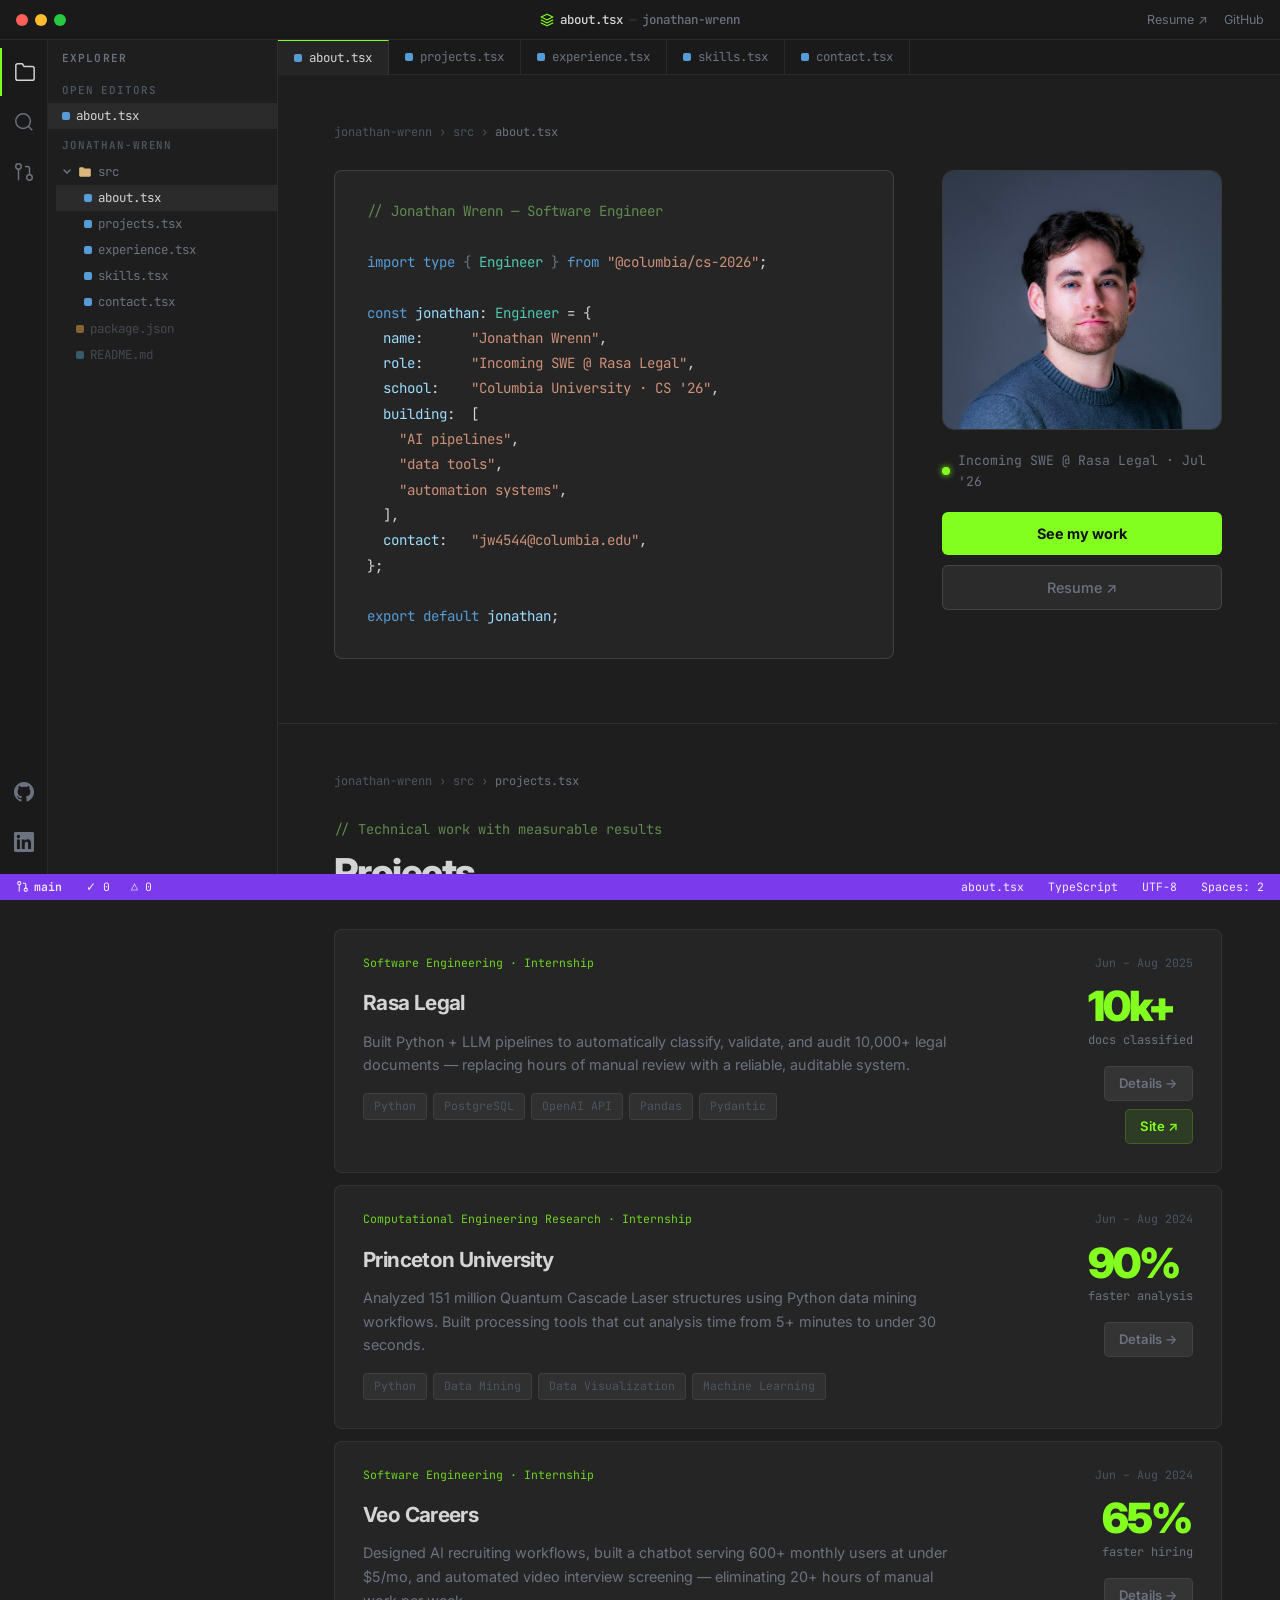
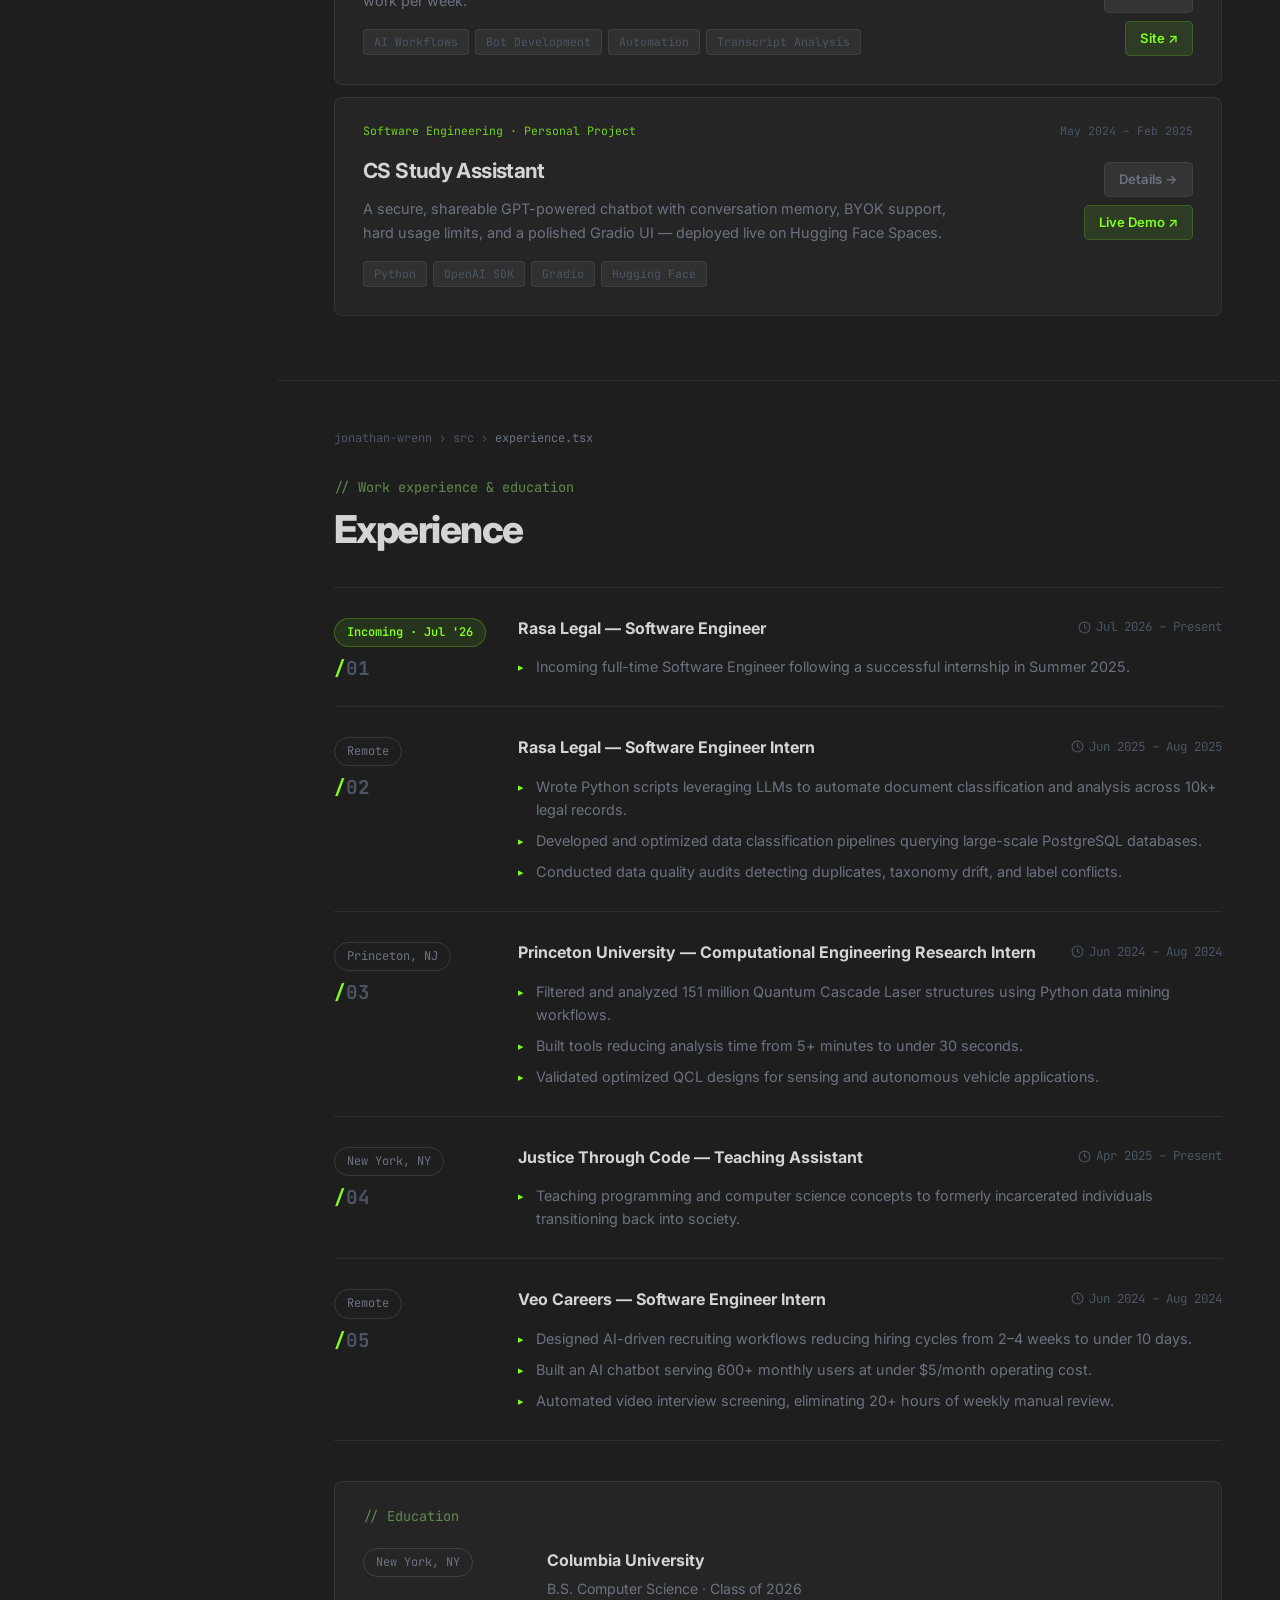
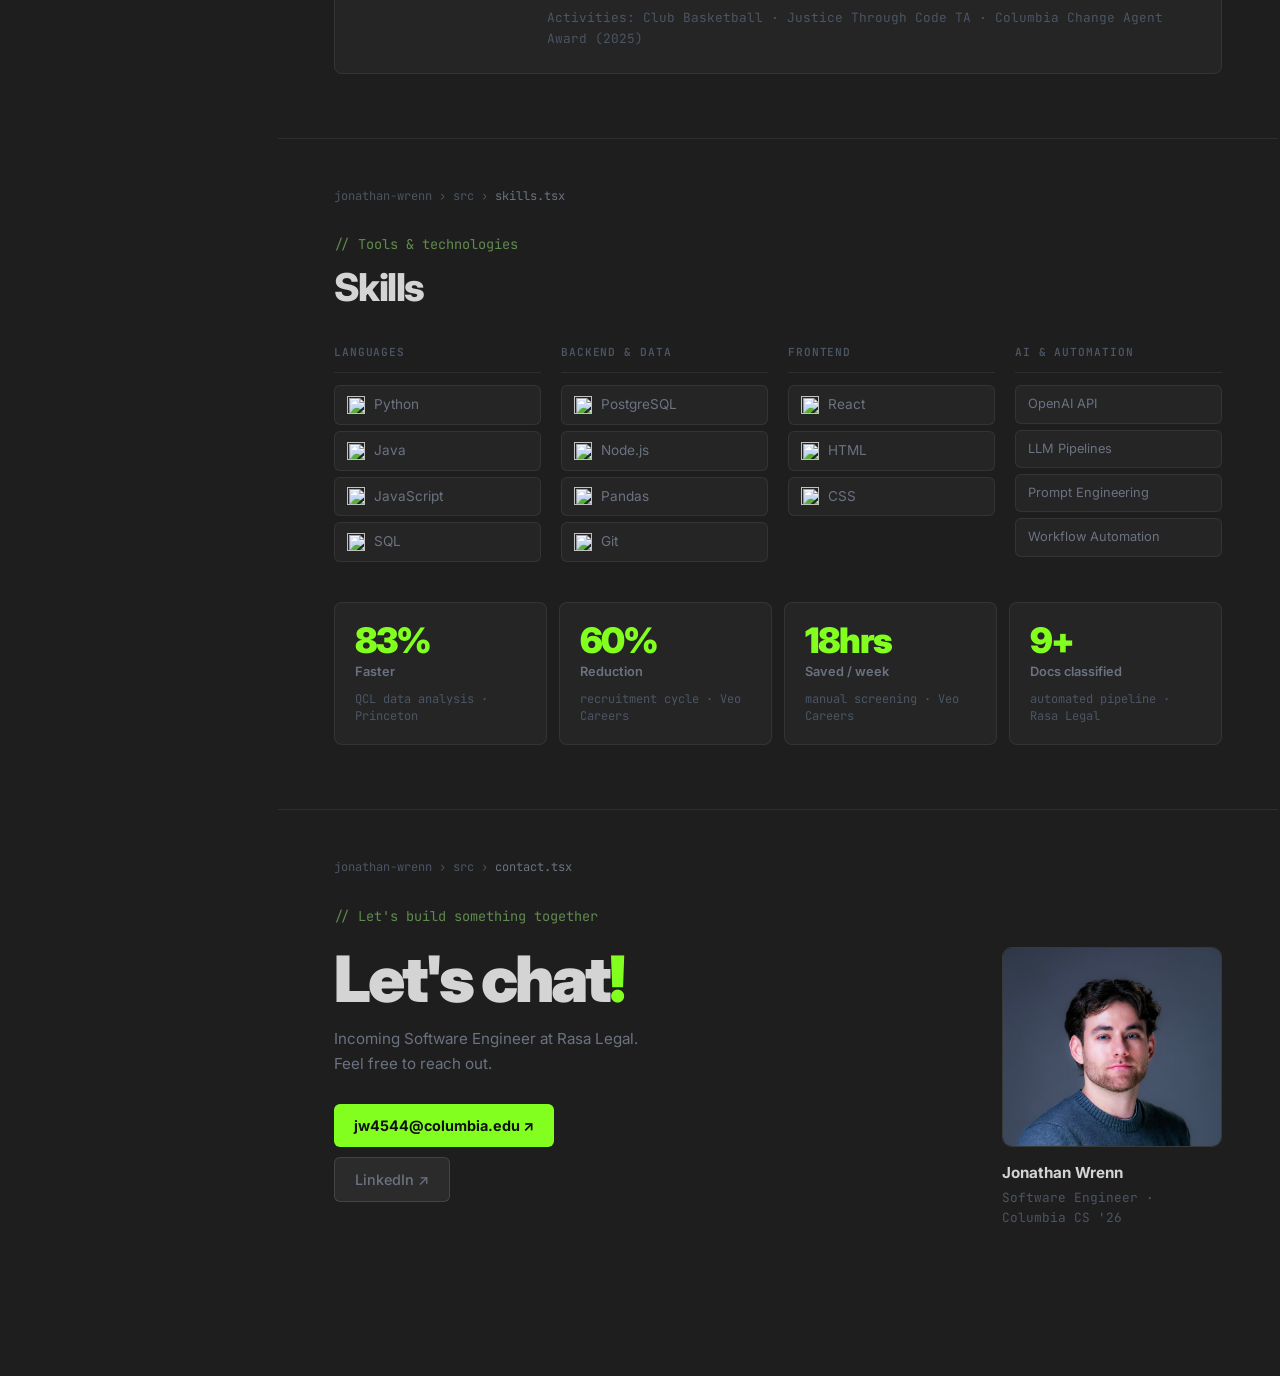
==== commit 31688048: "Full redesign: Cursor-style editor chrome with file tree, tabs, status bar, syntax-highlighted hero " ====
--- a/index.html
+++ b/index.html
@@ -5,94 +5,167 @@
     <meta name="viewport" content="width=device-width, initial-scale=1.0" />
     <title>Jonathan Wrenn | Software Engineer</title>
     <meta name="description" content="Jonathan Wrenn — Software Engineer and Columbia CS student building AI-powered systems, data pipelines, and tools that ship to production." />
-    <meta property="og:title" content="Jonathan Wrenn | Software Engineer" />
-    <meta property="og:description" content="Software engineer, Columbia CS '26, open to full-time roles. Builder of AI-assisted systems with measurable impact." />
-    <meta property="og:type" content="website" />
-    <meta property="og:image" content="./1-IMG_1705.jpg" />
     <link rel="preconnect" href="https://fonts.googleapis.com" />
     <link rel="preconnect" href="https://fonts.gstatic.com" crossorigin />
-    <link href="https://fonts.googleapis.com/css2?family=Inter:wght@400;500;600;700;800;900&family=Fragment+Mono:ital@0;1&display=swap" rel="stylesheet" />
+    <link href="https://fonts.googleapis.com/css2?family=Inter:wght@400;500;600;700;800;900&family=JetBrains+Mono:wght@400;500;600&display=swap" rel="stylesheet" />
     <link rel="stylesheet" href="./styles.css" />
   </head>
   <body id="top">
 
-    <!-- ============================================================
-         NAV
-    ============================================================ -->
-    <nav class="site-nav">
-      <a href="#top" class="site-nav__logo">JW</a>
-      <div class="site-nav__links">
-        <a href="#projects">Projects</a>
-        <a href="#skills">Skills</a>
-        <a href="#experience">Experience</a>
-        <a href="#contact">Contact</a>
-      </div>
-      <div class="site-nav__actions">
-        <a href="https://github.com/jonowrenn" target="_blank" rel="noreferrer" class="site-nav__gh">
-          <svg width="18" height="18" viewBox="0 0 24 24" fill="currentColor"><path d="M12 0C5.374 0 0 5.373 0 12c0 5.302 3.438 9.8 8.207 11.387.599.111.793-.261.793-.577v-2.234c-3.338.726-4.033-1.416-4.033-1.416-.546-1.387-1.333-1.756-1.333-1.756-1.089-.745.083-.729.083-.729 1.205.084 1.839 1.237 1.839 1.237 1.07 1.834 2.807 1.304 3.492.997.107-.775.418-1.305.762-1.604-2.665-.305-5.467-1.334-5.467-5.931 0-1.311.469-2.381 1.236-3.221-.124-.303-.535-1.524.117-3.176 0 0 1.008-.322 3.301 1.23A11.509 11.509 0 0112 5.803c1.02.005 2.047.138 3.006.404 2.291-1.552 3.297-1.23 3.297-1.23.653 1.653.242 2.874.118 3.176.77.84 1.235 1.911 1.235 3.221 0 4.609-2.807 5.624-5.479 5.921.43.372.823 1.102.823 2.222v3.293c0 .319.192.694.801.576C20.566 21.797 24 17.3 24 12c0-6.627-5.373-12-12-12z"/></svg>
-          GitHub
+    <!-- ── TITLE BAR ─────────────────────────────────────────── -->
+    <header class="title-bar">
+      <div class="title-bar__dots">
+        <span class="win-dot win-dot--red"></span>
+        <span class="win-dot win-dot--yellow"></span>
+        <span class="win-dot win-dot--green"></span>
+      </div>
+      <div class="title-bar__center">
+        <svg class="title-bar__logo" width="14" height="14" viewBox="0 0 24 24" fill="none"><path d="M12 2L2 7l10 5 10-5-10-5zM2 17l10 5 10-5M2 12l10 5 10-5" stroke="currentColor" stroke-width="2" stroke-linecap="round" stroke-linejoin="round"/></svg>
+        <span id="title-file">about.tsx</span>
+        <span class="title-bar__sep">—</span>
+        <span class="title-bar__project">jonathan-wrenn</span>
+      </div>
+      <div class="title-bar__actions">
+        <a href="./Jonathan_Wrenn_Resume.docx.pdf" target="_blank" rel="noreferrer" class="title-action">Resume ↗</a>
+        <a href="https://github.com/jonowrenn" target="_blank" rel="noreferrer" class="title-action">GitHub</a>
+      </div>
+    </header>
+
+    <!-- ── ACTIVITY BAR ──────────────────────────────────────── -->
+    <nav class="activity-bar" aria-label="Activity bar">
+      <div class="activity-bar__top">
+        <button class="act-btn act-btn--active" id="btn-explorer" title="Explorer" aria-label="Explorer">
+          <svg width="22" height="22" viewBox="0 0 24 24" fill="none" stroke="currentColor" stroke-width="1.6"><path d="M22 19a2 2 0 01-2 2H4a2 2 0 01-2-2V5a2 2 0 012-2h5l2 3h9a2 2 0 012 2z"/></svg>
+        </button>
+        <button class="act-btn" title="Search" aria-label="Search">
+          <svg width="22" height="22" viewBox="0 0 24 24" fill="none" stroke="currentColor" stroke-width="1.6"><circle cx="11" cy="11" r="8"/><path d="M21 21l-4.35-4.35"/></svg>
+        </button>
+        <button class="act-btn" title="Source Control" aria-label="Source Control">
+          <svg width="22" height="22" viewBox="0 0 24 24" fill="none" stroke="currentColor" stroke-width="1.6"><circle cx="18" cy="18" r="3"/><circle cx="6" cy="6" r="3"/><path d="M13 6h3a2 2 0 012 2v7M6 9v12"/></svg>
+        </button>
+      </div>
+      <div class="activity-bar__bottom">
+        <a href="https://github.com/jonowrenn" target="_blank" rel="noreferrer" class="act-btn" title="GitHub" aria-label="GitHub">
+          <svg width="20" height="20" viewBox="0 0 24 24" fill="currentColor"><path d="M12 0C5.374 0 0 5.373 0 12c0 5.302 3.438 9.8 8.207 11.387.599.111.793-.261.793-.577v-2.234c-3.338.726-4.033-1.416-4.033-1.416-.546-1.387-1.333-1.756-1.333-1.756-1.089-.745.083-.729.083-.729 1.205.084 1.839 1.237 1.839 1.237 1.07 1.834 2.807 1.304 3.492.997.107-.775.418-1.305.762-1.604-2.665-.305-5.467-1.334-5.467-5.931 0-1.311.469-2.381 1.236-3.221-.124-.303-.535-1.524.117-3.176 0 0 1.008-.322 3.301 1.23A11.509 11.509 0 0112 5.803c1.02.005 2.047.138 3.006.404 2.291-1.552 3.297-1.23 3.297-1.23.653 1.653.242 2.874.118 3.176.77.84 1.235 1.911 1.235 3.221 0 4.609-2.807 5.624-5.479 5.921.43.372.823 1.102.823 2.222v3.293c0 .319.192.694.801.576C20.566 21.797 24 17.3 24 12c0-6.627-5.373-12-12-12z"/></svg>
         </a>
-        <a href="./Jonathan_Wrenn_Resume.docx.pdf" target="_blank" rel="noreferrer" class="btn btn--dark btn--sm">Resume</a>
+        <a href="https://www.linkedin.com/in/jonathanwrenn218" target="_blank" rel="noreferrer" class="act-btn" title="LinkedIn" aria-label="LinkedIn">
+          <svg width="20" height="20" viewBox="0 0 24 24" fill="currentColor"><path d="M20.447 20.452h-3.554v-5.569c0-1.328-.027-3.037-1.852-3.037-1.853 0-2.136 1.445-2.136 2.939v5.667H9.351V9h3.414v1.561h.046c.477-.9 1.637-1.85 3.37-1.85 3.601 0 4.267 2.37 4.267 5.455v6.286zM5.337 7.433a2.062 2.062 0 01-2.063-2.065 2.064 2.064 0 112.063 2.065zm1.782 13.019H3.555V9h3.564v11.452zM22.225 0H1.771C.792 0 0 .774 0 1.729v20.542C0 23.227.792 24 1.771 24h20.451C23.2 24 24 23.227 24 22.271V1.729C24 .774 23.2 0 22.222 0h.003z"/></svg>
+        </a>
       </div>
     </nav>
 
-    <!-- ============================================================
-         HERO
-    ============================================================ -->
-    <section class="hero">
-      <div class="hero__lime-bg" aria-hidden="true"></div>
-
-      <aside class="hero__sidebar">
-        <p class="hero__status">
-          <span class="dot dot--lime"></span>
-          Incoming SWE @ Rasa Legal · July '26
-        </p>
-        <div class="profile-card">
-          <div class="profile-card__visual">
-            <img class="profile-card__photo" src="./1-IMG_1705.jpg" alt="Jonathan Wrenn headshot" />
-          </div>
-          <div class="profile-card__bio">
-            <strong>Jonathan Wrenn</strong>
-            <span>Software Engineer · Columbia CS '26</span>
-          </div>
-          <div class="profile-card__links">
-            <a href="https://github.com/jonowrenn" target="_blank" rel="noreferrer" aria-label="GitHub">
-              <svg width="20" height="20" viewBox="0 0 24 24" fill="currentColor"><path d="M12 0C5.374 0 0 5.373 0 12c0 5.302 3.438 9.8 8.207 11.387.599.111.793-.261.793-.577v-2.234c-3.338.726-4.033-1.416-4.033-1.416-.546-1.387-1.333-1.756-1.333-1.756-1.089-.745.083-.729.083-.729 1.205.084 1.839 1.237 1.839 1.237 1.07 1.834 2.807 1.304 3.492.997.107-.775.418-1.305.762-1.604-2.665-.305-5.467-1.334-5.467-5.931 0-1.311.469-2.381 1.236-3.221-.124-.303-.535-1.524.117-3.176 0 0 1.008-.322 3.301 1.23A11.509 11.509 0 0112 5.803c1.02.005 2.047.138 3.006.404 2.291-1.552 3.297-1.23 3.297-1.23.653 1.653.242 2.874.118 3.176.77.84 1.235 1.911 1.235 3.221 0 4.609-2.807 5.624-5.479 5.921.43.372.823 1.102.823 2.222v3.293c0 .319.192.694.801.576C20.566 21.797 24 17.3 24 12c0-6.627-5.373-12-12-12z"/></svg>
-            </a>
-            <a href="https://www.linkedin.com/in/jonathanwrenn218" target="_blank" rel="noreferrer" aria-label="LinkedIn">
-              <svg width="20" height="20" viewBox="0 0 24 24" fill="currentColor"><path d="M20.447 20.452h-3.554v-5.569c0-1.328-.027-3.037-1.852-3.037-1.853 0-2.136 1.445-2.136 2.939v5.667H9.351V9h3.414v1.561h.046c.477-.9 1.637-1.85 3.37-1.85 3.601 0 4.267 2.37 4.267 5.455v6.286zM5.337 7.433a2.062 2.062 0 01-2.063-2.065 2.064 2.064 0 112.063 2.065zm1.782 13.019H3.555V9h3.564v11.452zM22.225 0H1.771C.792 0 0 .774 0 1.729v20.542C0 23.227.792 24 1.771 24h20.451C23.2 24 24 23.227 24 22.271V1.729C24 .774 23.2 0 22.222 0h.003z"/></svg>
-            </a>
-          </div>
-        </div>
-      </aside>
-
-      <div class="hero__main">
-        <p class="hero__line">Hi! I'm <span class="pill pill--white">Jonathan Wrenn</span></p>
-        <p class="hero__line">a <span class="pill pill--dark">Software Engineer</span></p>
-        <p class="hero__line">who ships <span class="pill pill--outline">AI-powered tools</span></p>
-        <p class="hero__line">that create</p>
-        <p class="hero__line">real-world impact</p>
-        <div class="hero__actions">
-          <a class="btn btn--dark" href="#projects">See my work</a>
-          <a class="btn btn--ghost" href="./Jonathan_Wrenn_Resume.docx.pdf" target="_blank" rel="noreferrer">View resume</a>
-        </div>
-      </div>
-    </section>
-
-    <!-- ============================================================
-         PROJECTS
-    ============================================================ -->
-    <section id="projects" class="section section--dark projects-section">
-      <div class="container">
-        <div class="projects-intro">
-          <p class="section-label"><span class="dot dot--lime"></span>{01} — Featured Projects</p>
-          <h2 class="section-heading">Technical work<br>with measurable results</h2>
-        </div>
+    <!-- ── SIDEBAR / FILE EXPLORER ────────────────────────────── -->
+    <aside class="sidebar" id="sidebar">
+      <div class="sidebar__header">EXPLORER</div>
+
+      <div class="sidebar__section">OPEN EDITORS</div>
+      <div class="ft-item ft-item--open ft-active" data-file="about">
+        <span class="ft-tsx-dot"></span>about.tsx
+      </div>
+
+      <div class="sidebar__section">JONATHAN-WRENN</div>
+      <div class="ft-folder ft-folder--open">
+        <div class="ft-folder__label">
+          <svg class="ft-chevron" width="10" height="10" viewBox="0 0 10 10"><path d="M2 3l3 3 3-3" stroke="currentColor" stroke-width="1.5" fill="none" stroke-linecap="round"/></svg>
+          <svg width="14" height="14" viewBox="0 0 24 24" fill="#dcb67a" stroke="none"><path d="M2 6a2 2 0 012-2h5l2 2h9a2 2 0 012 2v10a2 2 0 01-2 2H4a2 2 0 01-2-2V6z"/></svg>
+          src
+        </div>
+        <div class="ft-folder__body">
+          <a href="#about" class="ft-item ft-active" data-file="about">
+            <span class="ft-tsx-dot"></span>about.tsx
+          </a>
+          <a href="#projects" class="ft-item" data-file="projects">
+            <span class="ft-tsx-dot"></span>projects.tsx
+          </a>
+          <a href="#experience" class="ft-item" data-file="experience">
+            <span class="ft-tsx-dot"></span>experience.tsx
+          </a>
+          <a href="#skills" class="ft-item" data-file="skills">
+            <span class="ft-tsx-dot"></span>skills.tsx
+          </a>
+          <a href="#contact" class="ft-item" data-file="contact">
+            <span class="ft-tsx-dot"></span>contact.tsx
+          </a>
+        </div>
+      </div>
+      <div class="ft-item ft-item--static">
+        <span class="ft-json-dot"></span>package.json
+      </div>
+      <div class="ft-item ft-item--static">
+        <span class="ft-md-dot"></span>README.md
+      </div>
+    </aside>
+
+    <!-- ── TAB BAR ───────────────────────────────────────────── -->
+    <div class="tab-bar" role="tablist">
+      <a href="#about" class="tab tab--active" data-tab="about" role="tab">
+        <span class="tab__tsx"></span>about.tsx
+      </a>
+      <a href="#projects" class="tab" data-tab="projects" role="tab">
+        <span class="tab__tsx"></span>projects.tsx
+      </a>
+      <a href="#experience" class="tab" data-tab="experience" role="tab">
+        <span class="tab__tsx"></span>experience.tsx
+      </a>
+      <a href="#skills" class="tab" data-tab="skills" role="tab">
+        <span class="tab__tsx"></span>skills.tsx
+      </a>
+      <a href="#contact" class="tab" data-tab="contact" role="tab">
+        <span class="tab__tsx"></span>contact.tsx
+      </a>
+    </div>
+
+    <!-- ── EDITOR PANE ───────────────────────────────────────── -->
+    <main class="editor-pane">
+
+      <!-- ══ about.tsx ════════════════════════════════════════ -->
+      <section id="about" class="code-section">
+        <div class="code-section__crumb">jonathan-wrenn &rsaquo; src &rsaquo; <span class="crumb-file">about.tsx</span></div>
+
+        <div class="hero-layout">
+          <div class="hero-code">
+            <pre class="code-block"><span class="syn-comment">// Jonathan Wrenn — Software Engineer</span>
+
+<span class="syn-keyword">import type</span> <span class="syn-brace">{ </span><span class="syn-type">Engineer</span><span class="syn-brace"> }</span> <span class="syn-keyword">from</span> <span class="syn-string">"@columbia/cs-2026"</span><span class="syn-punct">;</span>
+
+<span class="syn-keyword">const</span> <span class="syn-variable">jonathan</span><span class="syn-punct">:</span> <span class="syn-type">Engineer</span> <span class="syn-punct">= {</span>
+  <span class="syn-key">name</span><span class="syn-punct">:</span>      <span class="syn-string">"Jonathan Wrenn"</span><span class="syn-punct">,</span>
+  <span class="syn-key">role</span><span class="syn-punct">:</span>      <span class="syn-string">"Incoming SWE @ Rasa Legal"</span><span class="syn-punct">,</span>
+  <span class="syn-key">school</span><span class="syn-punct">:</span>    <span class="syn-string">"Columbia University · CS '26"</span><span class="syn-punct">,</span>
+  <span class="syn-key">building</span><span class="syn-punct">:</span>  <span class="syn-punct">[</span>
+    <span class="syn-string">"AI pipelines"</span><span class="syn-punct">,</span>
+    <span class="syn-string">"data tools"</span><span class="syn-punct">,</span>
+    <span class="syn-string">"automation systems"</span><span class="syn-punct">,</span>
+  <span class="syn-punct">],</span>
+  <span class="syn-key">contact</span><span class="syn-punct">:</span>   <span class="syn-string">"jw4544@columbia.edu"</span><span class="syn-punct">,</span>
+<span class="syn-punct">};</span>
+
+<span class="syn-keyword">export default</span> <span class="syn-variable">jonathan</span><span class="syn-punct">;</span></pre>
+          </div>
+
+          <div class="hero-profile">
+            <img src="./1-IMG_1705.jpg" alt="Jonathan Wrenn" class="hero-avatar" />
+            <div class="hero-status">
+              <span class="hero-status__dot"></span>
+              Incoming SWE @ Rasa Legal · Jul '26
+            </div>
+            <div class="hero-actions">
+              <a href="#projects" class="btn-primary">See my work</a>
+              <a href="./Jonathan_Wrenn_Resume.docx.pdf" target="_blank" rel="noreferrer" class="btn-ghost">Resume ↗</a>
+            </div>
+          </div>
+        </div>
+      </section>
+
+      <!-- ══ projects.tsx ══════════════════════════════════════ -->
+      <section id="projects" class="code-section">
+        <div class="code-section__crumb">jonathan-wrenn &rsaquo; src &rsaquo; <span class="crumb-file">projects.tsx</span></div>
+        <p class="section-comment"><span class="syn-comment">// Technical work with measurable results</span></p>
+        <h2 class="section-title">Projects</h2>
 
         <div class="projects-list">
 
-          <!-- Rasa Legal -->
-          <article class="pcard">
+          <article class="pcard reveal">
             <div class="pcard__meta">
               <span class="pcard__cat">Software Engineering · Internship</span>
               <span class="pcard__dates">Jun – Aug 2025</span>
@@ -118,8 +191,7 @@
             </div>
           </article>
 
-          <!-- Princeton -->
-          <article class="pcard">
+          <article class="pcard reveal">
             <div class="pcard__meta">
               <span class="pcard__cat">Computational Engineering Research · Internship</span>
               <span class="pcard__dates">Jun – Aug 2024</span>
@@ -129,7 +201,7 @@
                 <h3 class="pcard__title">Princeton University</h3>
                 <p class="pcard__desc">Analyzed 151 million Quantum Cascade Laser structures using Python data mining workflows. Built processing tools that cut analysis time from 5+ minutes to under 30 seconds.</p>
                 <div class="pcard__stack">
-                  <span>Python</span><span>Data Mining</span><span>Data Visualization</span><span>Machine Learning</span><span>Simulation</span>
+                  <span>Python</span><span>Data Mining</span><span>Data Visualization</span><span>Machine Learning</span>
                 </div>
               </div>
               <div class="pcard__right">
@@ -144,8 +216,7 @@
             </div>
           </article>
 
-          <!-- Veo Careers -->
-          <article class="pcard">
+          <article class="pcard reveal">
             <div class="pcard__meta">
               <span class="pcard__cat">Software Engineering · Internship</span>
               <span class="pcard__dates">Jun – Aug 2024</span>
@@ -171,8 +242,7 @@
             </div>
           </article>
 
-          <!-- CS Study Assistant -->
-          <article class="pcard">
+          <article class="pcard reveal">
             <div class="pcard__meta">
               <span class="pcard__cat">Software Engineering · Personal Project</span>
               <span class="pcard__dates">May 2024 – Feb 2025</span>
@@ -195,295 +265,270 @@
           </article>
 
         </div>
-      </div>
-    </section>
-
-    <!-- ============================================================
-         SKILLS
-    ============================================================ -->
-    <section id="skills" class="section section--light skills-section-new">
-      <div class="container">
-        <p class="section-label"><span class="dot dot--lime"></span>{02} — Skills</p>
-        <h2 class="section-heading-light">Tools &amp; Technologies</h2>
+      </section>
+
+      <!-- ══ experience.tsx ════════════════════════════════════ -->
+      <section id="experience" class="code-section">
+        <div class="code-section__crumb">jonathan-wrenn &rsaquo; src &rsaquo; <span class="crumb-file">experience.tsx</span></div>
+        <p class="section-comment"><span class="syn-comment">// Work experience &amp; education</span></p>
+        <h2 class="section-title">Experience</h2>
+
+        <div class="experience-list">
+
+          <div class="experience-item reveal">
+            <div class="experience-item__left">
+              <span class="location-pill location-pill--lime">Incoming · Jul '26</span>
+              <span class="exp-num"><span class="slash">/</span>01</span>
+            </div>
+            <div class="experience-item__body">
+              <div class="experience-item__header">
+                <h3>Rasa Legal — Software Engineer</h3>
+                <span class="exp-dates">
+                  <svg width="13" height="13" viewBox="0 0 24 24" fill="none" stroke="currentColor" stroke-width="2"><circle cx="12" cy="12" r="10"/><polyline points="12 6 12 12 16 14"/></svg>
+                  Jul 2026 – Present
+                </span>
+              </div>
+              <ul class="exp-bullets">
+                <li>Incoming full-time Software Engineer following a successful internship in Summer 2025.</li>
+              </ul>
+            </div>
+          </div>
+
+          <div class="experience-item reveal">
+            <div class="experience-item__left">
+              <span class="location-pill">Remote</span>
+              <span class="exp-num"><span class="slash">/</span>02</span>
+            </div>
+            <div class="experience-item__body">
+              <div class="experience-item__header">
+                <h3>Rasa Legal — Software Engineer Intern</h3>
+                <span class="exp-dates">
+                  <svg width="13" height="13" viewBox="0 0 24 24" fill="none" stroke="currentColor" stroke-width="2"><circle cx="12" cy="12" r="10"/><polyline points="12 6 12 12 16 14"/></svg>
+                  Jun 2025 – Aug 2025
+                </span>
+              </div>
+              <ul class="exp-bullets">
+                <li>Wrote Python scripts leveraging LLMs to automate document classification and analysis across 10k+ legal records.</li>
+                <li>Developed and optimized data classification pipelines querying large-scale PostgreSQL databases.</li>
+                <li>Conducted data quality audits detecting duplicates, taxonomy drift, and label conflicts.</li>
+              </ul>
+            </div>
+          </div>
+
+          <div class="experience-item reveal">
+            <div class="experience-item__left">
+              <span class="location-pill">Princeton, NJ</span>
+              <span class="exp-num"><span class="slash">/</span>03</span>
+            </div>
+            <div class="experience-item__body">
+              <div class="experience-item__header">
+                <h3>Princeton University — Computational Engineering Research Intern</h3>
+                <span class="exp-dates">
+                  <svg width="13" height="13" viewBox="0 0 24 24" fill="none" stroke="currentColor" stroke-width="2"><circle cx="12" cy="12" r="10"/><polyline points="12 6 12 12 16 14"/></svg>
+                  Jun 2024 – Aug 2024
+                </span>
+              </div>
+              <ul class="exp-bullets">
+                <li>Filtered and analyzed 151 million Quantum Cascade Laser structures using Python data mining workflows.</li>
+                <li>Built tools reducing analysis time from 5+ minutes to under 30 seconds.</li>
+                <li>Validated optimized QCL designs for sensing and autonomous vehicle applications.</li>
+              </ul>
+            </div>
+          </div>
+
+          <div class="experience-item reveal">
+            <div class="experience-item__left">
+              <span class="location-pill">New York, NY</span>
+              <span class="exp-num"><span class="slash">/</span>04</span>
+            </div>
+            <div class="experience-item__body">
+              <div class="experience-item__header">
+                <h3>Justice Through Code — Teaching Assistant</h3>
+                <span class="exp-dates">
+                  <svg width="13" height="13" viewBox="0 0 24 24" fill="none" stroke="currentColor" stroke-width="2"><circle cx="12" cy="12" r="10"/><polyline points="12 6 12 12 16 14"/></svg>
+                  Apr 2025 – Present
+                </span>
+              </div>
+              <ul class="exp-bullets">
+                <li>Teaching programming and computer science concepts to formerly incarcerated individuals transitioning back into society.</li>
+              </ul>
+            </div>
+          </div>
+
+          <div class="experience-item reveal">
+            <div class="experience-item__left">
+              <span class="location-pill">Remote</span>
+              <span class="exp-num"><span class="slash">/</span>05</span>
+            </div>
+            <div class="experience-item__body">
+              <div class="experience-item__header">
+                <h3>Veo Careers — Software Engineer Intern</h3>
+                <span class="exp-dates">
+                  <svg width="13" height="13" viewBox="0 0 24 24" fill="none" stroke="currentColor" stroke-width="2"><circle cx="12" cy="12" r="10"/><polyline points="12 6 12 12 16 14"/></svg>
+                  Jun 2024 – Aug 2024
+                </span>
+              </div>
+              <ul class="exp-bullets">
+                <li>Designed AI-driven recruiting workflows reducing hiring cycles from 2–4 weeks to under 10 days.</li>
+                <li>Built an AI chatbot serving 600+ monthly users at under $5/month operating cost.</li>
+                <li>Automated video interview screening, eliminating 20+ hours of weekly manual review.</li>
+              </ul>
+            </div>
+          </div>
+
+        </div>
+
+        <!-- Education -->
+        <div class="edu-block reveal">
+          <p class="section-comment" style="margin-bottom:20px"><span class="syn-comment">// Education</span></p>
+          <div class="edu-item">
+            <div class="edu-item__left">
+              <span class="location-pill">New York, NY</span>
+            </div>
+            <div class="edu-item__body">
+              <h3>Columbia University</h3>
+              <p>B.S. Computer Science · Class of 2026</p>
+              <p class="edu-activities">Activities: Club Basketball · Justice Through Code TA · Columbia Change Agent Award (2025)</p>
+            </div>
+          </div>
+        </div>
+
+      </section>
+
+      <!-- ══ skills.tsx ════════════════════════════════════════ -->
+      <section id="skills" class="code-section">
+        <div class="code-section__crumb">jonathan-wrenn &rsaquo; src &rsaquo; <span class="crumb-file">skills.tsx</span></div>
+        <p class="section-comment"><span class="syn-comment">// Tools &amp; technologies</span></p>
+        <h2 class="section-title">Skills</h2>
 
         <div class="skills-grid">
-
-          <div class="skill-group">
+          <div class="skill-group reveal">
             <h3 class="skill-group__title">Languages</h3>
             <div class="skill-chips">
               <div class="skill-chip">
-                <img src="https://cdn.jsdelivr.net/gh/devicons/devicon/icons/python/python-original.svg" alt="" />
-                Python
-              </div>
-              <div class="skill-chip">
-                <img src="https://cdn.jsdelivr.net/gh/devicons/devicon/icons/java/java-original.svg" alt="" />
-                Java
-              </div>
-              <div class="skill-chip">
-                <img src="https://cdn.jsdelivr.net/gh/devicons/devicon/icons/javascript/javascript-original.svg" alt="" />
-                JavaScript
-              </div>
-              <div class="skill-chip">
-                <img src="https://cdn.jsdelivr.net/gh/devicons/devicon/icons/postgresql/postgresql-original.svg" alt="" />
-                SQL
-              </div>
-            </div>
-          </div>
-
-          <div class="skill-group">
+                <img src="https://cdn.jsdelivr.net/gh/devicons/devicon/icons/python/python-original.svg" alt="" />Python
+              </div>
+              <div class="skill-chip">
+                <img src="https://cdn.jsdelivr.net/gh/devicons/devicon/icons/java/java-original.svg" alt="" />Java
+              </div>
+              <div class="skill-chip">
+                <img src="https://cdn.jsdelivr.net/gh/devicons/devicon/icons/javascript/javascript-original.svg" alt="" />JavaScript
+              </div>
+              <div class="skill-chip">
+                <img src="https://cdn.jsdelivr.net/gh/devicons/devicon/icons/postgresql/postgresql-original.svg" alt="" />SQL
+              </div>
+            </div>
+          </div>
+
+          <div class="skill-group reveal">
             <h3 class="skill-group__title">Backend &amp; Data</h3>
             <div class="skill-chips">
               <div class="skill-chip">
-                <img src="https://cdn.jsdelivr.net/gh/devicons/devicon/icons/postgresql/postgresql-original.svg" alt="" />
-                PostgreSQL
-              </div>
-              <div class="skill-chip">
-                <img src="https://cdn.jsdelivr.net/gh/devicons/devicon/icons/nodejs/nodejs-original.svg" alt="" />
-                Node.js
-              </div>
-              <div class="skill-chip">
-                <img src="https://cdn.jsdelivr.net/gh/devicons/devicon/icons/pandas/pandas-original.svg" alt="" />
-                Pandas
-              </div>
-              <div class="skill-chip">
-                <img src="https://cdn.jsdelivr.net/gh/devicons/devicon/icons/git/git-original.svg" alt="" />
-                Git
-              </div>
-            </div>
-          </div>
-
-          <div class="skill-group">
+                <img src="https://cdn.jsdelivr.net/gh/devicons/devicon/icons/postgresql/postgresql-original.svg" alt="" />PostgreSQL
+              </div>
+              <div class="skill-chip">
+                <img src="https://cdn.jsdelivr.net/gh/devicons/devicon/icons/nodejs/nodejs-original.svg" alt="" />Node.js
+              </div>
+              <div class="skill-chip">
+                <img src="https://cdn.jsdelivr.net/gh/devicons/devicon/icons/pandas/pandas-original.svg" alt="" />Pandas
+              </div>
+              <div class="skill-chip">
+                <img src="https://cdn.jsdelivr.net/gh/devicons/devicon/icons/git/git-original.svg" alt="" />Git
+              </div>
+            </div>
+          </div>
+
+          <div class="skill-group reveal">
             <h3 class="skill-group__title">Frontend</h3>
             <div class="skill-chips">
               <div class="skill-chip">
-                <img src="https://cdn.jsdelivr.net/gh/devicons/devicon/icons/react/react-original.svg" alt="" />
-                React
-              </div>
-              <div class="skill-chip">
-                <img src="https://cdn.jsdelivr.net/gh/devicons/devicon/icons/html5/html5-original.svg" alt="" />
-                HTML
-              </div>
-              <div class="skill-chip">
-                <img src="https://cdn.jsdelivr.net/gh/devicons/devicon/icons/css3/css3-original.svg" alt="" />
-                CSS
-              </div>
-            </div>
-          </div>
-
-          <div class="skill-group">
+                <img src="https://cdn.jsdelivr.net/gh/devicons/devicon/icons/react/react-original.svg" alt="" />React
+              </div>
+              <div class="skill-chip">
+                <img src="https://cdn.jsdelivr.net/gh/devicons/devicon/icons/html5/html5-original.svg" alt="" />HTML
+              </div>
+              <div class="skill-chip">
+                <img src="https://cdn.jsdelivr.net/gh/devicons/devicon/icons/css3/css3-original.svg" alt="" />CSS
+              </div>
+            </div>
+          </div>
+
+          <div class="skill-group reveal">
             <h3 class="skill-group__title">AI &amp; Automation</h3>
             <div class="skill-chips">
               <div class="skill-chip skill-chip--text">OpenAI API</div>
               <div class="skill-chip skill-chip--text">LLM Pipelines</div>
               <div class="skill-chip skill-chip--text">Prompt Engineering</div>
               <div class="skill-chip skill-chip--text">Workflow Automation</div>
-              <div class="skill-chip">
-                <img src="https://cdn.jsdelivr.net/gh/devicons/devicon/icons/docker/docker-original.svg" alt="" />
-                Docker
-              </div>
-            </div>
-          </div>
-
-        </div>
-      </div>
-    </section>
-
-    <!-- ============================================================
-         EXPERIENCE
-    ============================================================ -->
-    <section id="experience" class="section section--dark experience-section">
-      <div class="container">
-        <p class="section-label"><span class="dot dot--lime"></span>{03} — Resume</p>
-        <h2 class="section-heading">Work Experience</h2>
-
-        <div class="experience-list">
-          <div class="experience-item">
-            <div class="experience-item__left">
-              <span class="location-pill location-pill--lime">Incoming · Jul '26</span>
-              <span class="exp-num"><span class="slash">/</span>01</span>
-            </div>
-            <div class="experience-item__body">
-              <div class="experience-item__header">
-                <h3>Rasa Legal — Software Engineer</h3>
-                <span class="exp-dates">
-                  <svg width="14" height="14" viewBox="0 0 24 24" fill="none" stroke="currentColor" stroke-width="2"><circle cx="12" cy="12" r="10"/><polyline points="12 6 12 12 16 14"/></svg>
-                  Jul 2026 – Present
-                </span>
-              </div>
-              <ul class="exp-bullets">
-                <li>Incoming full-time Software Engineer following a successful internship in Summer 2025.</li>
-              </ul>
-            </div>
-          </div>
-
-          <div class="experience-item">
-            <div class="experience-item__left">
-              <span class="location-pill">Remote</span>
-              <span class="exp-num"><span class="slash">/</span>02</span>
-            </div>
-            <div class="experience-item__body">
-              <div class="experience-item__header">
-                <h3>Rasa Legal — Software Engineer Intern</h3>
-                <span class="exp-dates">
-                  <svg width="14" height="14" viewBox="0 0 24 24" fill="none" stroke="currentColor" stroke-width="2"><circle cx="12" cy="12" r="10"/><polyline points="12 6 12 12 16 14"/></svg>
-                  Jun 2025 – Aug 2025
-                </span>
-              </div>
-              <ul class="exp-bullets">
-                <li>Wrote and maintained Python scripts leveraging LLMs to automate document classification and analysis across 10k+ legal records.</li>
-                <li>Developed and optimized data classification pipelines including querying large-scale PostgreSQL databases and refining classification criteria.</li>
-                <li>Conducted data quality audits to detect and resolve data integrity issues including duplicates, taxonomy drift, and label conflicts.</li>
-              </ul>
-            </div>
-          </div>
-
-          <div class="experience-item">
-            <div class="experience-item__left">
-              <span class="location-pill">Princeton, NJ</span>
-              <span class="exp-num"><span class="slash">/</span>03</span>
-            </div>
-            <div class="experience-item__body">
-              <div class="experience-item__header">
-                <h3>Princeton University — Computational Engineering Research Intern</h3>
-                <span class="exp-dates">
-                  <svg width="14" height="14" viewBox="0 0 24 24" fill="none" stroke="currentColor" stroke-width="2"><circle cx="12" cy="12" r="10"/><polyline points="12 6 12 12 16 14"/></svg>
-                  Jun 2024 – Aug 2024
-                </span>
-              </div>
-              <ul class="exp-bullets">
-                <li>Filtered and analyzed a dataset of 151 million Quantum Cascade Laser structures using Python-based data mining workflows.</li>
-                <li>Built processing and visualization tools reducing analysis time from 5+ minutes to under 30 seconds.</li>
-                <li>Validated optimized QCL designs for sensing, monitoring, and autonomy applications.</li>
-              </ul>
-            </div>
-          </div>
-
-          <div class="experience-item">
-            <div class="experience-item__left">
-              <span class="location-pill">New York, NY</span>
-              <span class="exp-num"><span class="slash">/</span>04</span>
-            </div>
-            <div class="experience-item__body">
-              <div class="experience-item__header">
-                <h3>Justice Through Code — Teaching Assistant</h3>
-                <span class="exp-dates">
-                  <svg width="14" height="14" viewBox="0 0 24 24" fill="none" stroke="currentColor" stroke-width="2"><circle cx="12" cy="12" r="10"/><polyline points="12 6 12 12 16 14"/></svg>
-                  Apr 2025 – Present
-                </span>
-              </div>
-              <ul class="exp-bullets">
-                <li>Teaching programming and computer science concepts to formerly incarcerated individuals transitioning back into society.</li>
-              </ul>
-            </div>
-          </div>
-
-          <div class="experience-item">
-            <div class="experience-item__left">
-              <span class="location-pill">Remote</span>
-              <span class="exp-num"><span class="slash">/</span>05</span>
-            </div>
-            <div class="experience-item__body">
-              <div class="experience-item__header">
-                <h3>Veo Careers — Software Engineer Intern</h3>
-                <span class="exp-dates">
-                  <svg width="14" height="14" viewBox="0 0 24 24" fill="none" stroke="currentColor" stroke-width="2"><circle cx="12" cy="12" r="10"/><polyline points="12 6 12 12 16 14"/></svg>
-                  Jun 2024 – Aug 2024
-                </span>
-              </div>
-              <ul class="exp-bullets">
-                <li>Designed AI-driven recruiting workflows that reduced hiring cycles from 2–4 weeks to under 10 days.</li>
-                <li>Built an AI chatbot serving 600+ monthly users at under $5/month in operating cost.</li>
-                <li>Automated video interview screening, eliminating 20+ hours of weekly manual candidate review.</li>
-              </ul>
-            </div>
-          </div>
-        </div>
-      </div>
-    </section>
-
-    <!-- ============================================================
-         OUTCOMES
-    ============================================================ -->
-    <section class="section section--dark outcomes-section">
-      <div class="container">
-        <h2 class="section-heading">Key Results</h2>
-        <div class="outcomes-grid">
-          <div class="outcome-card outcome-card--lime">
-            <div class="outcome-deco" aria-hidden="true"></div>
+            </div>
+          </div>
+        </div>
+
+        <!-- Outcomes -->
+        <div class="outcomes-row">
+          <div class="outcome-card outcome-card--editor reveal">
             <p class="outcome-stat">90%</p>
             <p class="outcome-label">Faster</p>
-            <p class="outcome-desc">Quantum Cascade Laser data analysis — 5+ min to &lt;30 sec</p>
-          </div>
-          <div class="outcome-card outcome-card--charcoal">
-            <div class="outcome-deco" aria-hidden="true"></div>
+            <p class="outcome-desc">QCL data analysis · Princeton</p>
+          </div>
+          <div class="outcome-card outcome-card--editor reveal">
             <p class="outcome-stat">65%</p>
             <p class="outcome-label">Reduction</p>
-            <p class="outcome-desc">in Veo Careers' recruitment cycle — 28 days to under 10</p>
-          </div>
-          <div class="outcome-card outcome-card--white">
-            <div class="outcome-deco" aria-hidden="true"></div>
+            <p class="outcome-desc">recruitment cycle · Veo Careers</p>
+          </div>
+          <div class="outcome-card outcome-card--editor reveal">
             <p class="outcome-stat">20hrs</p>
             <p class="outcome-label">Saved / week</p>
-            <p class="outcome-desc">of manual candidate screening time at Veo Careers</p>
-          </div>
-        </div>
-      </div>
-
-      <div class="freelance-bar">
-        <p><span class="dot dot--lime"></span> Columbia University · B.S. Computer Science · Class of 2026</p>
-        <a href="#top" class="back-to-top">Back to top <span class="back-to-top__circle">↑</span></a>
-      </div>
-    </section>
-
-    <!-- ============================================================
-         CONTACT
-    ============================================================ -->
-    <section id="contact" class="section section--dark contact-section">
-      <div class="contact-deco-circle" aria-hidden="true"></div>
-      <div class="container contact-layout">
-        <div class="contact-left">
-          <h2 class="contact-heading">Let's chat<span class="lime-text">!</span></h2>
-          <p class="contact-sub">Incoming Software Engineer at Rasa Legal.<br>Feel free to reach out.</p>
-          <div class="contact-ctas">
-            <a href="mailto:jw4544@columbia.edu" class="btn btn--lime">Send an email ↗</a>
-            <a href="https://www.linkedin.com/in/jonathanwrenn218" target="_blank" rel="noreferrer" class="btn btn--ghost">LinkedIn ↗</a>
-          </div>
-        </div>
-        <div class="contact-right">
-          <div class="profile-card profile-card--dark">
-            <div class="profile-card__visual">
-              <img class="profile-card__photo" src="./1-IMG_1705.jpg" alt="Jonathan Wrenn headshot" />
-            </div>
-            <div class="profile-card__bio">
-              <strong>Jonathan Wrenn</strong>
-              <span>Software Engineer · Columbia CS '26</span>
-            </div>
-            <div class="profile-card__links">
-              <a href="https://github.com/jonowrenn" target="_blank" rel="noreferrer" aria-label="GitHub">
-                <svg width="20" height="20" viewBox="0 0 24 24" fill="currentColor"><path d="M12 0C5.374 0 0 5.373 0 12c0 5.302 3.438 9.8 8.207 11.387.599.111.793-.261.793-.577v-2.234c-3.338.726-4.033-1.416-4.033-1.416-.546-1.387-1.333-1.756-1.333-1.756-1.089-.745.083-.729.083-.729 1.205.084 1.839 1.237 1.839 1.237 1.07 1.834 2.807 1.304 3.492.997.107-.775.418-1.305.762-1.604-2.665-.305-5.467-1.334-5.467-5.931 0-1.311.469-2.381 1.236-3.221-.124-.303-.535-1.524.117-3.176 0 0 1.008-.322 3.301 1.23A11.509 11.509 0 0112 5.803c1.02.005 2.047.138 3.006.404 2.291-1.552 3.297-1.23 3.297-1.23.653 1.653.242 2.874.118 3.176.77.84 1.235 1.911 1.235 3.221 0 4.609-2.807 5.624-5.479 5.921.43.372.823 1.102.823 2.222v3.293c0 .319.192.694.801.576C20.566 21.797 24 17.3 24 12c0-6.627-5.373-12-12-12z"/></svg>
-              </a>
-              <a href="https://www.linkedin.com/in/jonathanwrenn218" target="_blank" rel="noreferrer" aria-label="LinkedIn">
-                <svg width="20" height="20" viewBox="0 0 24 24" fill="currentColor"><path d="M20.447 20.452h-3.554v-5.569c0-1.328-.027-3.037-1.852-3.037-1.853 0-2.136 1.445-2.136 2.939v5.667H9.351V9h3.414v1.561h.046c.477-.9 1.637-1.85 3.37-1.85 3.601 0 4.267 2.37 4.267 5.455v6.286zM5.337 7.433a2.062 2.062 0 01-2.063-2.065 2.064 2.064 0 112.063 2.065zm1.782 13.019H3.555V9h3.564v11.452zM22.225 0H1.771C.792 0 0 .774 0 1.729v20.542C0 23.227.792 24 1.771 24h20.451C23.2 24 24 23.227 24 22.271V1.729C24 .774 23.2 0 22.222 0h.003z"/></svg>
-              </a>
-            </div>
-          </div>
-          <div class="contact-email-block">
-            <p class="contact-kicker">Contact me</p>
-            <a href="mailto:jw4544@columbia.edu" class="email-link">jw4544@columbia.edu</a>
-          </div>
-        </div>
-      </div>
-    </section>
-
-    <!-- ============================================================
-         FOOTER
-    ============================================================ -->
-    <footer class="footer section--dark">
-      <p>© <span id="year"></span> Jonathan Wrenn</p>
-      <div class="footer__links">
-        <a href="./Jonathan_Wrenn_Resume.docx.pdf" target="_blank" rel="noreferrer">Resume</a>
-        <a href="https://github.com/jonowrenn" target="_blank" rel="noreferrer">GitHub</a>
-        <a href="https://www.linkedin.com/in/jonathanwrenn218" target="_blank" rel="noreferrer">LinkedIn</a>
+            <p class="outcome-desc">manual screening · Veo Careers</p>
+          </div>
+          <div class="outcome-card outcome-card--editor reveal">
+            <p class="outcome-stat">10k+</p>
+            <p class="outcome-label">Docs classified</p>
+            <p class="outcome-desc">automated pipeline · Rasa Legal</p>
+          </div>
+        </div>
+      </section>
+
+      <!-- ══ contact.tsx ════════════════════════════════════════ -->
+      <section id="contact" class="code-section code-section--last">
+        <div class="code-section__crumb">jonathan-wrenn &rsaquo; src &rsaquo; <span class="crumb-file">contact.tsx</span></div>
+        <p class="section-comment"><span class="syn-comment">// Let's build something together</span></p>
+
+        <div class="contact-layout reveal">
+          <div class="contact-left">
+            <h2 class="contact-heading">Let's chat<span class="contact-lime">!</span></h2>
+            <p class="contact-sub">Incoming Software Engineer at Rasa Legal.<br>Feel free to reach out.</p>
+            <div class="contact-actions">
+              <a href="mailto:jw4544@columbia.edu" class="btn-primary">jw4544@columbia.edu ↗</a>
+              <a href="https://www.linkedin.com/in/jonathanwrenn218" target="_blank" rel="noreferrer" class="btn-ghost">LinkedIn ↗</a>
+            </div>
+          </div>
+          <div class="contact-right">
+            <img src="./1-IMG_1705.jpg" alt="Jonathan Wrenn" class="contact-photo" />
+            <div>
+              <strong class="contact-name">Jonathan Wrenn</strong>
+              <p class="contact-title">Software Engineer · Columbia CS '26</p>
+            </div>
+          </div>
+        </div>
+      </section>
+
+    </main>
+
+    <!-- ── STATUS BAR ────────────────────────────────────────── -->
+    <footer class="status-bar">
+      <div class="status-bar__left">
+        <span class="status-item status-item--branch">
+          <svg width="13" height="13" viewBox="0 0 24 24" fill="none" stroke="currentColor" stroke-width="2"><circle cx="18" cy="18" r="3"/><circle cx="6" cy="6" r="3"/><path d="M13 6h3a2 2 0 012 2v7M6 9v12"/></svg>
+          main
+        </span>
+        <span class="status-item">&#10003; 0 &nbsp; &#9651; 0</span>
+      </div>
+      <div class="status-bar__right">
+        <span class="status-item" id="status-file">about.tsx</span>
+        <span class="status-item">TypeScript</span>
+        <span class="status-item">UTF-8</span>
+        <span class="status-item">Spaces: 2</span>
       </div>
     </footer>
 
--- a/styles.css
+++ b/styles.css
@@ -1,1148 +1,623 @@
 /* ============================================================
-   RESET & BASE
-============================================================ */
-*, *::before, *::after {
-  box-sizing: border-box;
-  margin: 0;
-  padding: 0;
-}
-
-html {
-  scroll-behavior: smooth;
-}
-
+   RESET
+============================================================ */
+*, *::before, *::after { box-sizing: border-box; margin: 0; padding: 0; }
+html { scroll-behavior: smooth; }
+a { color: inherit; text-decoration: none; }
+img { display: block; max-width: 100%; }
+button { background: none; border: none; cursor: pointer; }
+
+/* ============================================================
+   VARIABLES
+============================================================ */
+:root {
+  /* Chrome */
+  --c-title:      #1a1a1a;
+  --c-activity:   #1a1a1a;
+  --c-sidebar:    #1e1e1e;
+  --c-tabs:       #1a1a1a;
+  --c-tab-active: #252526;
+  --c-editor:     #1e1e1e;
+  --c-status:     #7c3aed;
+
+  /* Heights / widths */
+  --h-title:    40px;
+  --h-tabs:     35px;
+  --h-status:   26px;
+  --w-activity: 48px;
+  --w-sidebar:  230px;
+
+  /* Text */
+  --text:       #d4d4d4;
+  --text-muted: #6b7280;
+  --text-dim:   #4b5563;
+  --border:     rgba(255,255,255,0.07);
+  --border-mid: rgba(255,255,255,0.12);
+
+  /* Brand */
+  --lime:       #82ff1f;
+  --lime-dim:   rgba(130,255,31,0.1);
+  --lime-glow:  rgba(130,255,31,0.2);
+
+  /* Syntax */
+  --syn-keyword:  #569cd6;
+  --syn-type:     #4ec9b0;
+  --syn-string:   #ce9178;
+  --syn-comment:  #608b4e;
+  --syn-variable: #9cdcfe;
+  --syn-key:      #9cdcfe;
+  --syn-punct:    #d4d4d4;
+}
+
+/* ============================================================
+   BASE
+============================================================ */
 body {
   font-family: 'Inter', sans-serif;
-  background: #fff;
-  color: #111;
+  background: var(--c-editor);
+  color: var(--text);
+  line-height: 1.6;
   overflow-x: hidden;
-  line-height: 1.6;
-}
-
-a {
-  color: inherit;
-  text-decoration: none;
-}
-
-img {
-  display: block;
-  width: 100%;
-}
-
-/* ============================================================
-   VARIABLES
-============================================================ */
-:root {
-  --lime: #82ff1f;
-  --dark: #111111;
-  --dark-2: #1a1a1a;
-  --dark-surface: #222222;
-  --white: #ffffff;
-  --muted-on-dark: rgba(255, 255, 255, 0.55);
-  --muted-on-light: rgba(0, 0, 0, 0.5);
-  --border-dark: rgba(255, 255, 255, 0.1);
-  --border-light: rgba(0, 0, 0, 0.1);
-  --page-w: min(1200px, calc(100vw - 48px));
-}
-
-/* ============================================================
-   UTILITY
-============================================================ */
-.container {
-  width: var(--page-w);
-  margin: 0 auto;
-}
-
-.section {
-  padding: 80px 0;
-}
-
-.section--dark {
-  background: var(--dark);
-  color: var(--white);
-}
-
-.section--light {
-  background: #f4f4f4;
-  color: var(--dark);
-}
-
-.dot {
-  display: inline-block;
-  width: 10px;
-  height: 10px;
+}
+
+/* ============================================================
+   EDITOR CHROME LAYOUT
+   Fixed: title-bar, activity-bar, sidebar, tab-bar, status-bar
+   Scrollable: editor-pane
+============================================================ */
+.title-bar {
+  position: fixed;
+  top: 0; left: 0; right: 0;
+  height: var(--h-title);
+  background: var(--c-title);
+  border-bottom: 1px solid var(--border);
+  display: flex;
+  align-items: center;
+  justify-content: space-between;
+  padding: 0 16px;
+  z-index: 300;
+  user-select: none;
+}
+
+.title-bar__dots {
+  display: flex;
+  gap: 7px;
+  align-items: center;
+  flex-shrink: 0;
+}
+
+.win-dot {
+  width: 12px;
+  height: 12px;
   border-radius: 50%;
-  background: #555;
+}
+.win-dot--red    { background: #ff5f57; }
+.win-dot--yellow { background: #febc2e; }
+.win-dot--green  { background: #28c840; }
+
+.title-bar__center {
+  display: flex;
+  align-items: center;
+  gap: 6px;
+  font-family: 'JetBrains Mono', monospace;
+  font-size: 0.78rem;
+  color: var(--text-muted);
+  position: absolute;
+  left: 50%;
+  transform: translateX(-50%);
+  white-space: nowrap;
+}
+
+.title-bar__logo { color: var(--lime); flex-shrink: 0; }
+.title-bar__sep  { opacity: 0.4; }
+.title-bar__project { font-weight: 500; }
+
+#title-file {
+  color: var(--text);
+  font-weight: 500;
+}
+
+.title-bar__actions {
+  display: flex;
+  gap: 16px;
+  align-items: center;
   flex-shrink: 0;
 }
 
-.dot--lime {
-  background: var(--lime);
-}
-
-.section-label {
-  display: flex;
-  align-items: center;
-  gap: 8px;
-  font-family: 'Fragment Mono', monospace;
-  font-size: 0.82rem;
-  color: var(--muted-on-dark);
-  margin-bottom: 20px;
-}
-
-.section--light .section-label {
-  color: var(--muted-on-light);
-}
-
-/* ============================================================
-   BUTTONS
-============================================================ */
-.btn {
-  display: inline-flex;
-  align-items: center;
-  gap: 8px;
-  padding: 14px 24px;
-  border-radius: 999px;
-  font-weight: 700;
-  font-size: 1rem;
-  transition: transform 160ms ease, opacity 160ms ease;
+.title-action {
+  font-size: 0.78rem;
+  color: var(--text-muted);
+  transition: color 150ms;
+}
+.title-action:hover { color: var(--text); }
+
+/* Activity Bar */
+.activity-bar {
+  position: fixed;
+  top: var(--h-title);
+  left: 0;
+  bottom: var(--h-status);
+  width: var(--w-activity);
+  background: var(--c-activity);
+  border-right: 1px solid var(--border);
+  display: flex;
+  flex-direction: column;
+  justify-content: space-between;
+  z-index: 200;
+}
+
+.activity-bar__top,
+.activity-bar__bottom {
+  display: flex;
+  flex-direction: column;
+  align-items: center;
+  padding: 8px 0;
+  gap: 2px;
+}
+
+.act-btn {
+  width: 48px;
+  height: 48px;
+  display: flex;
+  align-items: center;
+  justify-content: center;
+  color: var(--text-muted);
+  transition: color 150ms;
+  position: relative;
+}
+.act-btn:hover { color: var(--text); }
+.act-btn--active {
+  color: var(--text);
+  border-left: 2px solid var(--lime);
+}
+
+/* Sidebar */
+.sidebar {
+  position: fixed;
+  top: var(--h-title);
+  left: var(--w-activity);
+  bottom: var(--h-status);
+  width: var(--w-sidebar);
+  background: var(--c-sidebar);
+  border-right: 1px solid var(--border);
+  overflow-y: auto;
+  overflow-x: hidden;
+  z-index: 200;
+  font-family: 'JetBrains Mono', monospace;
+  font-size: 0.78rem;
+}
+
+.sidebar::-webkit-scrollbar { width: 4px; }
+.sidebar::-webkit-scrollbar-track { background: transparent; }
+.sidebar::-webkit-scrollbar-thumb { background: rgba(255,255,255,0.1); border-radius: 2px; }
+
+.sidebar__header {
+  padding: 10px 14px 6px;
+  font-size: 0.7rem;
+  letter-spacing: 0.1em;
+  color: var(--text-muted);
+  font-weight: 600;
+}
+
+.sidebar__section {
+  padding: 8px 14px 4px;
+  font-size: 0.68rem;
+  letter-spacing: 0.08em;
+  color: var(--text-dim);
+  font-weight: 600;
+}
+
+/* File tree items */
+.ft-item {
+  display: flex;
+  align-items: center;
+  gap: 6px;
+  padding: 3px 14px 3px 28px;
+  color: var(--text-muted);
   cursor: pointer;
   white-space: nowrap;
-}
-
-.btn:hover {
-  transform: translateY(-2px);
-  opacity: 0.92;
-}
-
-.btn--dark {
-  background: var(--dark);
-  color: var(--white);
-  border: 1px solid rgba(255,255,255,0.12);
-}
-
-.btn--ghost {
-  background: rgba(255, 255, 255, 0.7);
-  color: var(--dark);
-  border: 1px solid rgba(0,0,0,0.1);
-}
-
-.btn--lime {
+  transition: background 120ms, color 120ms;
+}
+
+.ft-item:hover {
+  background: rgba(255,255,255,0.04);
+  color: var(--text);
+}
+
+.ft-item.ft-active {
+  background: rgba(255,255,255,0.06);
+  color: var(--text);
+}
+
+.ft-item--open {
+  padding-left: 14px;
+}
+
+.ft-item--static {
+  opacity: 0.5;
+}
+
+.ft-folder { margin-bottom: 2px; }
+
+.ft-folder__label {
+  display: flex;
+  align-items: center;
+  gap: 6px;
+  padding: 3px 14px;
+  color: var(--text-muted);
+  cursor: pointer;
+  font-size: 0.78rem;
+}
+.ft-folder__label:hover { color: var(--text); }
+
+.ft-chevron { transition: transform 200ms; }
+
+.ft-folder__body { padding-left: 8px; }
+
+/* File type dots */
+.ft-tsx-dot,
+.tab__tsx {
+  display: inline-block;
+  width: 8px;
+  height: 8px;
+  border-radius: 2px;
+  background: #569cd6;
+  flex-shrink: 0;
+}
+.ft-json-dot {
+  display: inline-block;
+  width: 8px; height: 8px;
+  border-radius: 2px;
+  background: #e8a74b;
+  flex-shrink: 0;
+}
+.ft-md-dot {
+  display: inline-block;
+  width: 8px; height: 8px;
+  border-radius: 2px;
+  background: #519aba;
+  flex-shrink: 0;
+}
+
+/* Tab Bar */
+.tab-bar {
+  position: fixed;
+  top: var(--h-title);
+  left: calc(var(--w-activity) + var(--w-sidebar));
+  right: 0;
+  height: var(--h-tabs);
+  background: var(--c-tabs);
+  border-bottom: 1px solid var(--border);
+  display: flex;
+  align-items: stretch;
+  overflow-x: auto;
+  overflow-y: hidden;
+  z-index: 200;
+}
+
+.tab-bar::-webkit-scrollbar { display: none; }
+
+.tab {
+  display: flex;
+  align-items: center;
+  gap: 7px;
+  padding: 0 16px;
+  font-family: 'JetBrains Mono', monospace;
+  font-size: 0.78rem;
+  color: var(--text-muted);
+  border-right: 1px solid var(--border);
+  white-space: nowrap;
+  transition: background 150ms, color 150ms;
+  flex-shrink: 0;
+}
+
+.tab:hover {
+  background: rgba(255,255,255,0.04);
+  color: var(--text);
+}
+
+.tab--active {
+  background: var(--c-tab-active);
+  color: var(--text);
+  border-top: 1px solid var(--lime);
+}
+
+/* Status Bar */
+.status-bar {
+  position: fixed;
+  bottom: 0; left: 0; right: 0;
+  height: var(--h-status);
+  background: var(--c-status);
+  display: flex;
+  align-items: center;
+  justify-content: space-between;
+  padding: 0 12px;
+  z-index: 300;
+  font-family: 'JetBrains Mono', monospace;
+  font-size: 0.72rem;
+  color: rgba(255,255,255,0.9);
+}
+
+.status-bar__left,
+.status-bar__right {
+  display: flex;
+  align-items: center;
+  gap: 16px;
+}
+
+.status-item {
+  display: flex;
+  align-items: center;
+  gap: 5px;
+  cursor: default;
+  padding: 0 4px;
+  border-radius: 3px;
+}
+.status-item:hover { background: rgba(255,255,255,0.15); }
+
+.status-item--branch { font-weight: 600; }
+
+/* ============================================================
+   EDITOR PANE (scrollable content)
+============================================================ */
+.editor-pane {
+  margin-top: calc(var(--h-title) + var(--h-tabs));
+  margin-left: calc(var(--w-activity) + var(--w-sidebar));
+  margin-bottom: var(--h-status);
+  min-height: calc(100vh - var(--h-title) - var(--h-tabs) - var(--h-status));
+}
+
+/* ============================================================
+   CODE SECTIONS
+============================================================ */
+.code-section {
+  padding: 48px 56px 64px;
+  border-bottom: 1px solid var(--border);
+  max-width: 1000px;
+}
+
+.code-section--last {
+  border-bottom: none;
+  min-height: 60vh;
+}
+
+.code-section__crumb {
+  font-family: 'JetBrains Mono', monospace;
+  font-size: 0.75rem;
+  color: var(--text-dim);
+  margin-bottom: 28px;
+}
+
+.crumb-file { color: var(--text-muted); }
+
+.section-comment {
+  margin-bottom: 10px;
+  font-family: 'JetBrains Mono', monospace;
+  font-size: 0.85rem;
+}
+
+.section-title {
+  font-size: clamp(1.8rem, 3vw, 2.8rem);
+  font-weight: 800;
+  letter-spacing: -0.04em;
+  color: var(--text);
+  margin-bottom: 36px;
+  line-height: 1.1;
+}
+
+/* ============================================================
+   SYNTAX HIGHLIGHTING
+============================================================ */
+.code-block {
+  font-family: 'JetBrains Mono', monospace;
+  font-size: 0.88rem;
+  line-height: 1.8;
+  white-space: pre;
+  color: var(--text);
+  tab-size: 2;
+}
+
+.syn-comment  { color: var(--syn-comment); }
+.syn-keyword  { color: var(--syn-keyword); }
+.syn-type     { color: var(--syn-type); }
+.syn-string   { color: var(--syn-string); }
+.syn-variable { color: var(--syn-variable); }
+.syn-key      { color: var(--syn-key); }
+.syn-punct    { color: var(--syn-punct); }
+.syn-brace    { color: var(--text-muted); }
+
+/* ============================================================
+   HERO SECTION
+============================================================ */
+.hero-layout {
+  display: grid;
+  grid-template-columns: 1fr 280px;
+  gap: 48px;
+  align-items: start;
+  margin-top: 8px;
+}
+
+.hero-code {
+  background: #252526;
+  border: 1px solid var(--border-mid);
+  border-radius: 8px;
+  padding: 28px 32px;
+  overflow-x: auto;
+}
+
+.hero-profile {
+  display: flex;
+  flex-direction: column;
+  gap: 20px;
+}
+
+.hero-avatar {
+  width: 100%;
+  aspect-ratio: 1;
+  object-fit: cover;
+  object-position: top;
+  border-radius: 12px;
+  border: 1px solid var(--border-mid);
+  max-height: 260px;
+}
+
+.hero-status {
+  display: flex;
+  align-items: center;
+  gap: 8px;
+  font-size: 0.82rem;
+  color: var(--text-muted);
+  font-family: 'JetBrains Mono', monospace;
+}
+
+.hero-status__dot {
+  width: 8px;
+  height: 8px;
+  border-radius: 50%;
   background: var(--lime);
-  color: var(--dark);
-  border: none;
-  font-size: 1.05rem;
-  padding: 16px 28px;
-}
-
-.arrow-icon {
-  font-size: 1.1em;
-}
-
-/* ============================================================
-   HERO
-============================================================ */
-.hero {
-  min-height: 100vh;
-  display: grid;
-  grid-template-columns: 300px 1fr;
-  position: relative;
-  background: #fff;
-  overflow: hidden;
-}
-
-.hero__lime-bg {
-  position: absolute;
-  top: 0;
-  right: 0;
-  width: 78%;
-  height: 82%;
-  background-color: var(--lime);
-  background-image:
-    linear-gradient(-45deg, transparent 15%, rgba(255,255,255,0.18) 28%, transparent 42%),
-    linear-gradient(-45deg, transparent 42%, rgba(255,255,255,0.12) 55%, transparent 68%),
-    linear-gradient(-45deg, transparent 68%, rgba(255,255,255,0.08) 80%, transparent 92%);
-  clip-path: polygon(5% 0%, 100% 0%, 100% 100%, 0% 100%);
-  z-index: 0;
-}
-
-.hero__sidebar {
-  position: relative;
-  z-index: 1;
-  display: flex;
-  flex-direction: column;
-  gap: 20px;
-  padding: 48px 28px 48px 32px;
-  background: #fff;
-}
-
-.hero__status {
-  display: flex;
-  align-items: center;
-  gap: 8px;
-  font-size: 0.88rem;
-  color: #444;
-}
-
-/* Profile card */
-.profile-card {
-  display: flex;
-  flex-direction: column;
-  gap: 14px;
-}
-
-.profile-card__visual {
-  display: flex;
-  align-items: center;
-  gap: 0;
-}
-
-.profile-deco { display: none; }
-.profile-deco__a,
-.profile-deco__b { display: none; }
-
-.profile-card__photo {
-  width: 80px;
-  height: 80px;
-  border-radius: 50%;
-  object-fit: cover;
-  object-position: top center;
-  border: 3px solid #fff;
-  position: relative;
-  z-index: 3;
   flex-shrink: 0;
-}
-
-.profile-card__bio {
-  display: flex;
-  flex-direction: column;
-  gap: 3px;
-}
-
-.profile-card__bio strong {
-  font-size: 1rem;
+  box-shadow: 0 0 6px var(--lime);
+  animation: pulse 2.5s ease-in-out infinite;
+}
+
+@keyframes pulse {
+  0%, 100% { opacity: 1; }
+  50% { opacity: 0.5; }
+}
+
+.hero-actions {
+  display: flex;
+  flex-direction: column;
+  gap: 10px;
+}
+
+/* ============================================================
+   BUTTONS
+============================================================ */
+.btn-primary {
+  display: inline-flex;
+  align-items: center;
+  justify-content: center;
+  padding: 10px 20px;
+  background: var(--lime);
+  color: #111;
   font-weight: 700;
-}
-
-.profile-card__bio span {
-  font-size: 0.85rem;
-  color: #666;
-}
-
-.profile-card--dark .profile-card__bio strong {
-  color: var(--white);
-}
-
-.profile-card--dark .profile-card__bio span {
-  color: var(--muted-on-dark);
-}
-
-.profile-card__links {
-  display: flex;
-  gap: 12px;
-  color: #555;
-}
-
-.profile-card--dark .profile-card__links {
-  color: var(--muted-on-dark);
-}
-
-.profile-card__links a:hover {
-  color: var(--dark);
-}
-
-.profile-card--dark .profile-card__links a:hover {
-  color: var(--white);
-}
-
-/* Hero main text */
-.hero__main {
-  position: relative;
-  z-index: 1;
-  display: flex;
-  flex-direction: column;
+  font-size: 0.9rem;
+  border-radius: 6px;
+  transition: background 150ms, transform 150ms;
+  text-align: center;
+}
+.btn-primary:hover { background: #90ff30; transform: translateY(-1px); }
+
+.btn-ghost {
+  display: inline-flex;
+  align-items: center;
   justify-content: center;
-  padding: 60px 60px 60px 32px;
-}
-
-.hero__line {
-  font-size: clamp(3rem, 6.5vw, 6.5rem);
-  font-weight: 800;
-  line-height: 1.04;
-  letter-spacing: -0.04em;
-  color: var(--dark);
-  margin-bottom: 4px;
-  display: flex;
-  align-items: center;
-  flex-wrap: wrap;
-  gap: 12px;
-}
-
-.pill {
-  display: inline-flex;
-  align-items: center;
-  border-radius: 999px;
-  font-weight: 700;
-  white-space: nowrap;
-  font-size: 0.55em;
-  padding: 0.18em 0.52em;
-  vertical-align: middle;
-  line-height: 1.4;
-}
-
-.pill--white {
-  background: #fff;
-  color: var(--dark);
-  box-shadow: 0 2px 16px rgba(0, 0, 0, 0.12);
-}
-
-.pill--dark {
-  background: var(--dark);
-  color: #fff;
-}
-
-.pill--outline {
-  background: rgba(255, 255, 255, 0.65);
-  color: var(--dark);
-  border: 1.5px solid rgba(0, 0, 0, 0.18);
-}
-
-.hero__chips {
-  display: flex;
-  flex-wrap: wrap;
-  gap: 10px;
-  margin-top: 28px;
-}
-
-.hero__chips span {
-  padding: 10px 18px;
-  border: 1px solid rgba(0, 0, 0, 0.14);
-  border-radius: 999px;
-  background: rgba(255, 255, 255, 0.6);
+  padding: 10px 20px;
+  background: rgba(255,255,255,0.06);
+  color: var(--text-muted);
   font-size: 0.9rem;
   font-weight: 500;
-  backdrop-filter: blur(6px);
-}
-
-.hero__actions {
-  display: flex;
+  border-radius: 6px;
+  border: 1px solid var(--border-mid);
+  transition: background 150ms, color 150ms;
+  text-align: center;
+}
+.btn-ghost:hover { background: rgba(255,255,255,0.1); color: var(--text); }
+
+/* ============================================================
+   PROJECT CARDS
+============================================================ */
+.projects-list {
+  display: flex;
+  flex-direction: column;
+  gap: 12px;
+}
+
+.pcard {
+  background: #252526;
+  border: 1px solid var(--border);
+  border-radius: 8px;
+  padding: 24px 28px 28px;
+  transition: border-color 200ms, box-shadow 200ms, transform 200ms;
+}
+
+.pcard:hover {
+  border-color: rgba(130,255,31,0.3);
+  box-shadow: 0 0 0 1px rgba(130,255,31,0.08), 0 4px 24px rgba(0,0,0,0.4);
+  transform: translateY(-2px);
+}
+
+.pcard__meta {
+  display: flex;
+  align-items: center;
+  justify-content: space-between;
+  gap: 12px;
+  margin-bottom: 14px;
   flex-wrap: wrap;
-  gap: 12px;
-  margin-top: 20px;
-}
-
-/* ============================================================
-   PROJECTS
-============================================================ */
-.projects-section {
-  padding: 80px 0 0;
-}
-
-.projects-intro {
-  display: flex;
-  flex-direction: column;
-  align-items: flex-start;
-  gap: 0;
-}
-
-.projects-intro .section-heading {
-  margin-bottom: 32px;
-}
-
-.section-heading {
-  font-size: clamp(2.5rem, 5.5vw, 5.5rem);
-  font-weight: 800;
-  line-height: 1.0;
-  letter-spacing: -0.04em;
-}
-
-.projects-sublabel {
-  font-size: clamp(1.6rem, 3vw, 2.8rem);
+}
+
+.pcard__cat {
+  font-family: 'JetBrains Mono', monospace;
+  font-size: 0.72rem;
+  color: var(--lime);
+  opacity: 0.8;
+}
+
+.pcard__dates {
+  font-family: 'JetBrains Mono', monospace;
+  font-size: 0.72rem;
+  color: var(--text-dim);
+}
+
+.pcard__body {
+  display: grid;
+  grid-template-columns: 1fr 200px;
+  gap: 28px;
+  align-items: start;
+}
+
+.pcard__title {
+  font-size: 1.3rem;
   font-weight: 700;
   letter-spacing: -0.03em;
-  margin: 52px 0 24px;
-  color: var(--white);
-}
-
-.projects-grid {
-  display: grid;
-  grid-template-columns: 1fr 1fr 1fr;
-  grid-template-rows: auto auto;
-  gap: 2px;
-}
-
-.project-card {
-  background: var(--dark-2);
-  padding: 28px 24px 0;
-  overflow: hidden;
-  border-top: 1px solid rgba(255,255,255,0.07);
-  border-right: 1px solid rgba(255,255,255,0.07);
-}
-
-.project-card--link {
-  display: block;
-  text-decoration: none;
-  color: inherit;
-  cursor: pointer;
-}
-
-.project-card--link:hover {
-  background: #1e1e1e;
-}
-
-.project-card:not(.project-card--link):hover {
-  background: #1e1e1e;
-}
-
-.project-card__top {
-  display: flex;
-  align-items: baseline;
-  justify-content: space-between;
-  gap: 12px;
-  margin-bottom: 12px;
+  color: var(--text);
+  margin-bottom: 10px;
+}
+
+.pcard__desc {
+  font-size: 0.9rem;
+  color: var(--text-muted);
+  line-height: 1.65;
+  margin-bottom: 16px;
+}
+
+.pcard__stack {
+  display: flex;
   flex-wrap: wrap;
-}
-
-.project-card__cat {
-  font-family: 'Fragment Mono', monospace;
-  font-size: 0.78rem;
-  color: var(--lime);
-}
-
-.project-card__dates {
-  font-family: 'Fragment Mono', monospace;
-  font-size: 0.75rem;
-  color: var(--muted-on-dark);
-  white-space: nowrap;
-}
-
-.project-card h3 {
-  font-size: clamp(1.4rem, 2.5vw, 2rem);
-  font-weight: 700;
-  letter-spacing: -0.03em;
-  margin-bottom: 10px;
-  color: var(--white);
-}
-
-.project-card p {
-  font-size: 0.9rem;
-  color: var(--muted-on-dark);
-  margin-bottom: 20px;
-  line-height: 1.6;
-}
-
-.project-card__img {
-  margin: 0 -24px;
-  overflow: hidden;
-  border-radius: 12px 12px 0 0;
-}
-
-.project-card__img img {
-  width: 100%;
-  height: 260px;
-  object-fit: cover;
-  display: block;
-  transition: transform 300ms ease;
-}
-
-.project-card:hover .project-card__img img {
-  transform: scale(1.03);
-}
-
-.project-card--lime {
-  background: var(--lime);
-  grid-row: 1 / span 2;
-  grid-column: 3;
-  display: flex;
-  flex-direction: column;
-  align-items: flex-start;
-  justify-content: flex-end;
-  padding: 32px;
-  gap: 8px;
-  border: none;
-  cursor: pointer;
-  min-height: 400px;
-}
-
-.project-card--lime:hover {
-  background: #8eff30;
-}
-
-.view-all-text {
-  font-size: 1.3rem;
-  font-weight: 700;
-  color: var(--dark);
-}
-
-.view-all-arrow {
-  display: flex;
-  align-items: center;
-  justify-content: center;
-  width: 44px;
-  height: 44px;
-  border-radius: 50%;
-  background: var(--dark);
-  color: var(--lime);
-  font-size: 1.1rem;
-}
-
-/* ============================================================
-   SKILLS
-============================================================ */
-.skills-section {
-  padding: 80px 0;
-}
-
-.skills-layout {
-  display: grid;
-  grid-template-columns: 1fr 1fr;
-  gap: 60px;
-  align-items: start;
-}
-
-.skills-section--rev .skills-layout {
-  direction: ltr;
-}
-
-.skills-heading h2 {
-  font-size: clamp(2.5rem, 5vw, 5rem);
-  font-weight: 800;
-  line-height: 1.0;
-  letter-spacing: -0.04em;
-  color: var(--dark);
-  margin-top: 12px;
-}
-
-.skills-list {
-  display: flex;
-  flex-direction: column;
-  gap: 2px;
-}
-
-.skill-row {
-  background: #fff;
-  border: 1px solid rgba(0,0,0,0.08);
-  border-radius: 16px;
-  padding: 20px 22px;
-  display: grid;
-  grid-template-columns: 52px 1fr;
-  grid-template-rows: auto auto;
-  gap: 6px 16px;
-  align-items: center;
-}
-
-.skill-icon {
-  width: 40px;
-  height: 40px;
-  object-fit: contain;
-  grid-row: 1 / span 2;
-}
-
-.skill-info {
-  display: flex;
-  flex-direction: column;
-  gap: 2px;
-}
-
-.skill-info strong {
-  font-size: 1rem;
-  font-weight: 700;
-  color: var(--dark);
-}
-
-.skill-info span {
-  font-size: 0.82rem;
-  color: var(--muted-on-light);
-}
-
-.skill-bar-wrap {
-  grid-column: 2;
-  padding-top: 4px;
-  position: relative;
-}
-
-.skill-bar {
-  position: relative;
-  height: 8px;
-  background: rgba(0,0,0,0.1);
-  border-radius: 999px;
-  overflow: visible;
-}
-
-.skill-bar__fill {
-  height: 100%;
-  width: var(--pct);
-  background: var(--lime);
-  border-radius: 999px;
-  position: relative;
-}
-
-.skill-bar__label {
-  position: absolute;
-  top: 50%;
-  left: clamp(40px, var(--pct), calc(100% - 60px));
-  transform: translate(-50%, -50%);
-  background: var(--lime);
-  color: var(--dark);
+  gap: 6px;
+}
+
+.pcard__stack span {
+  background: rgba(255,255,255,0.05);
+  color: var(--text-dim);
+  font-family: 'JetBrains Mono', monospace;
   font-size: 0.72rem;
-  font-weight: 700;
   padding: 3px 10px;
-  border-radius: 999px;
-  white-space: nowrap;
-  pointer-events: none;
-}
-
-/* ============================================================
-   EXPERIENCE
-============================================================ */
-.experience-section {
-  padding: 80px 0;
-}
-
-.experience-section .section-heading {
-  margin: 20px 0 52px;
-}
-
-.experience-list {
-  display: flex;
-  flex-direction: column;
-  gap: 0;
-}
-
-.experience-item {
-  display: grid;
-  grid-template-columns: 180px 1fr;
-  gap: 24px;
-  padding: 36px 0;
-  border-top: 1px solid var(--border-dark);
-  align-items: start;
-}
-
-.experience-item:last-child {
-  border-bottom: 1px solid var(--border-dark);
-}
-
-.experience-item__left {
-  display: flex;
-  flex-direction: column;
+  border-radius: 4px;
+  border: 1px solid var(--border);
+}
+
+.pcard__right {
+  display: flex;
+  flex-direction: column;
+  align-items: flex-end;
   gap: 16px;
-  padding-top: 4px;
-}
-
-.location-pill--lime {
-  background: var(--lime) !important;
-  color: var(--dark) !important;
-  border-color: var(--lime) !important;
-  font-weight: 600;
-}
-
-.location-pill {
-  display: inline-block;
-  padding: 6px 14px;
-  border: 1px solid var(--border-dark);
-  border-radius: 999px;
-  font-size: 0.82rem;
-  color: var(--white);
-  width: fit-content;
-}
-
-.exp-num {
-  font-size: 1.8rem;
-  font-weight: 800;
-  letter-spacing: -0.04em;
-  color: rgba(255,255,255,0.4);
-}
-
-.slash {
-  color: var(--lime);
-}
-
-.experience-item__body {
-  display: flex;
-  flex-direction: column;
-  gap: 16px;
-}
-
-.experience-item__header {
-  display: flex;
-  align-items: flex-start;
-  justify-content: space-between;
-  gap: 20px;
-  flex-wrap: wrap;
-}
-
-.experience-item__header h3 {
-  font-size: 1.1rem;
-  font-weight: 700;
-  color: var(--white);
-  line-height: 1.3;
-}
-
-.exp-dates {
-  display: flex;
-  align-items: center;
-  gap: 6px;
-  font-family: 'Fragment Mono', monospace;
-  font-size: 0.78rem;
-  color: var(--muted-on-dark);
-  white-space: nowrap;
-  flex-shrink: 0;
-}
-
-.exp-dates svg {
-  flex-shrink: 0;
-}
-
-.exp-bullets {
-  list-style: none;
-  display: flex;
-  flex-direction: column;
-  gap: 12px;
-}
-
-.exp-bullets li {
-  position: relative;
-  padding-left: 24px;
-  font-size: 0.9rem;
-  color: rgba(255, 255, 255, 0.75);
-  line-height: 1.7;
-}
-
-.exp-bullets li::before {
-  content: '✦';
-  position: absolute;
-  left: 0;
-  top: 2px;
-  color: var(--lime);
-  font-size: 0.7rem;
-}
-
-/* ============================================================
-   OUTCOMES
-============================================================ */
-.outcomes-section {
-  padding: 80px 0 0;
-}
-
-.outcomes-section .section-heading {
-  margin-bottom: 40px;
-}
-
-.outcomes-grid {
-  display: grid;
-  grid-template-columns: repeat(3, 1fr);
-  gap: 16px;
-}
-
-.outcome-card {
-  border-radius: 20px;
-  padding: 36px 30px;
-  position: relative;
-  overflow: hidden;
-  min-height: 340px;
-  display: flex;
-  flex-direction: column;
-  justify-content: flex-end;
-}
-
-.outcome-deco {
-  position: absolute;
-  width: 240px;
-  height: 240px;
-  border-radius: 50%;
-  top: -40px;
-  right: -60px;
-}
-
-.outcome-card--lime {
-  background: var(--lime);
-}
-
-.outcome-card--lime .outcome-deco {
-  background: rgba(255, 255, 255, 0.25);
-}
-
-.outcome-card--lime .outcome-stat,
-.outcome-card--lime .outcome-label,
-.outcome-card--lime .outcome-desc {
-  color: var(--dark);
-}
-
-.outcome-card--charcoal {
-  background: #2a2a2a;
-}
-
-.outcome-card--charcoal .outcome-deco {
-  background: rgba(255, 255, 255, 0.06);
-}
-
-.outcome-card--charcoal .outcome-stat,
-.outcome-card--charcoal .outcome-label,
-.outcome-card--charcoal .outcome-desc {
-  color: var(--white);
-}
-
-.outcome-card--white {
-  background: #f0f0f0;
-}
-
-.outcome-card--white .outcome-deco {
-  background: rgba(0, 0, 0, 0.06);
-}
-
-.outcome-card--white .outcome-stat,
-.outcome-card--white .outcome-label,
-.outcome-card--white .outcome-desc {
-  color: var(--dark);
-}
-
-.outcome-stat {
-  font-size: clamp(3rem, 5vw, 5rem);
-  font-weight: 800;
-  letter-spacing: -0.05em;
-  line-height: 1;
-  margin-bottom: 4px;
-  position: relative;
-  z-index: 1;
-}
-
-.outcome-label {
-  font-size: 0.85rem;
-  font-weight: 600;
-  opacity: 0.7;
-  margin-bottom: 8px;
-  position: relative;
-  z-index: 1;
-}
-
-.outcome-desc {
-  font-size: 0.88rem;
-  line-height: 1.6;
-  opacity: 0.75;
-  position: relative;
-  z-index: 1;
-}
-
-/* ============================================================
-   FREELANCE BAR
-============================================================ */
-.freelance-bar {
-  display: flex;
-  align-items: center;
-  justify-content: space-between;
-  gap: 20px;
-  padding: 28px max(24px, calc((100% - var(--page-w)) / 2));
-  border-top: 1px solid var(--border-dark);
-  flex-wrap: wrap;
-  margin-top: 48px;
-}
-
-.freelance-bar p {
-  display: flex;
-  align-items: center;
-  gap: 8px;
-  font-size: 0.92rem;
-  color: rgba(255,255,255,0.75);
-}
-
-.back-to-top {
-  display: flex;
-  align-items: center;
-  gap: 10px;
-  color: rgba(255,255,255,0.7);
-  font-size: 0.9rem;
-  font-weight: 500;
-  transition: color 160ms ease;
-}
-
-.back-to-top:hover {
-  color: var(--white);
-}
-
-.back-to-top__circle {
-  display: flex;
-  align-items: center;
-  justify-content: center;
-  width: 38px;
-  height: 38px;
-  border-radius: 50%;
-  border: 1px solid var(--border-dark);
-  color: var(--white);
-  font-size: 1rem;
-}
-
-/* ============================================================
-   CONTACT
-============================================================ */
-.contact-section {
-  position: relative;
-  padding: 80px 0 80px;
-  overflow: hidden;
-}
-
-.contact-deco-circle {
-  position: absolute;
-  width: 600px;
-  height: 600px;
-  border-radius: 50%;
-  border: 1px solid rgba(255,255,255,0.06);
-  top: 50%;
-  left: 50%;
-  transform: translate(-50%, -50%);
-  pointer-events: none;
-}
-
-.contact-layout {
-  display: grid;
-  grid-template-columns: 1fr 1fr;
-  gap: 60px;
-  align-items: start;
-  position: relative;
-  z-index: 1;
-}
-
-.contact-heading {
-  font-size: clamp(3rem, 6vw, 7rem);
-  font-weight: 800;
-  letter-spacing: -0.05em;
-  line-height: 1.0;
-  color: var(--white);
-  margin-bottom: 16px;
-}
-
-.lime-text {
-  color: var(--lime);
-}
-
-.contact-sub {
-  font-size: 1rem;
-  color: var(--muted-on-dark);
-}
-
-.contact-right {
-  display: flex;
-  flex-direction: column;
-  gap: 32px;
-}
-
-.contact-email-block {
-  display: flex;
-  flex-direction: column;
-  gap: 6px;
-}
-
-.contact-kicker {
-  font-size: 0.82rem;
-  color: var(--muted-on-dark);
-  font-family: 'Fragment Mono', monospace;
-  text-transform: uppercase;
-  letter-spacing: 0.06em;
-}
-
-.email-link {
-  font-size: clamp(1.2rem, 2.5vw, 2rem);
-  font-weight: 700;
-  letter-spacing: -0.03em;
-  color: var(--white);
-  transition: color 160ms ease;
-}
-
-.email-link:hover {
-  color: var(--lime);
-}
-
-/* ============================================================
-   FOOTER
-============================================================ */
-.footer {
-  display: flex;
-  align-items: center;
-  justify-content: space-between;
-  gap: 16px;
-  padding: 24px max(24px, calc((100% - var(--page-w)) / 2));
-  border-top: 1px solid var(--border-dark);
-  font-size: 0.85rem;
-  color: var(--muted-on-dark);
-  flex-wrap: wrap;
-  background: var(--dark);
-}
-
-.footer__links {
-  display: flex;
-  gap: 24px;
-}
-
-.footer__links a:hover {
-  color: var(--white);
-}
-
-/* ============================================================
-   SITE NAV
-============================================================ */
-.site-nav {
-  position: sticky;
-  top: 0;
-  z-index: 100;
-  display: flex;
-  align-items: center;
-  justify-content: space-between;
-  gap: 24px;
-  padding: 0 max(24px, calc((100% - var(--page-w)) / 2));
-  height: 60px;
-  background: rgba(17, 17, 17, 0.92);
-  backdrop-filter: blur(12px);
-  border-bottom: 1px solid var(--border-dark);
-}
-
-.site-nav__logo {
-  font-weight: 900;
-  font-size: 1.1rem;
-  color: var(--lime);
-  letter-spacing: -0.02em;
-  flex-shrink: 0;
-}
-
-.site-nav__links {
-  display: flex;
-  align-items: center;
-  gap: 32px;
-}
-
-.site-nav__links a {
-  font-size: 0.9rem;
-  font-weight: 500;
-  color: var(--muted-on-dark);
-  transition: color 150ms ease;
-}
-
-.site-nav__links a:hover {
-  color: var(--white);
-}
-
-.site-nav__actions {
-  display: flex;
-  align-items: center;
-  gap: 16px;
-  flex-shrink: 0;
-}
-
-.site-nav__gh {
-  display: flex;
-  align-items: center;
-  gap: 6px;
-  font-size: 0.88rem;
-  font-weight: 500;
-  color: var(--muted-on-dark);
-  transition: color 150ms ease;
-}
-
-.site-nav__gh:hover {
-  color: var(--white);
-}
-
-.btn--sm {
-  padding: 8px 18px;
-  font-size: 0.88rem;
-}
-
-/* ============================================================
-   NEW PROJECT LIST CARDS
-============================================================ */
-.projects-list {
-  display: flex;
-  flex-direction: column;
-  gap: 2px;
-  margin-top: 52px;
-}
-
-.pcard {
-  background: var(--dark-2);
-  border: 1px solid var(--border-dark);
-  border-radius: 16px;
-  padding: 28px 32px 32px;
-  transition: border-color 200ms ease, background 200ms ease;
-}
-
-.pcard:hover {
-  background: #1e1e1e;
-  border-color: rgba(255,255,255,0.18);
-}
-
-.pcard__meta {
-  display: flex;
-  align-items: center;
-  justify-content: space-between;
-  gap: 12px;
-  margin-bottom: 18px;
-  flex-wrap: wrap;
-}
-
-.pcard__cat {
-  font-family: 'Fragment Mono', monospace;
-  font-size: 0.78rem;
-  color: var(--lime);
-}
-
-.pcard__dates {
-  font-family: 'Fragment Mono', monospace;
-  font-size: 0.76rem;
-  color: var(--muted-on-dark);
-  white-space: nowrap;
-}
-
-.pcard__body {
-  display: grid;
-  grid-template-columns: 1fr 220px;
-  gap: 32px;
-  align-items: start;
-}
-
-.pcard__title {
-  font-size: clamp(1.6rem, 2.5vw, 2.2rem);
-  font-weight: 800;
-  letter-spacing: -0.04em;
-  color: var(--white);
-  margin-bottom: 12px;
-}
-
-.pcard__desc {
-  font-size: 0.97rem;
-  color: var(--muted-on-dark);
-  line-height: 1.65;
-  margin-bottom: 20px;
-}
-
-.pcard__stack {
-  display: flex;
-  flex-wrap: wrap;
-  gap: 8px;
-}
-
-.pcard__stack span {
-  background: rgba(255,255,255,0.07);
-  color: rgba(255,255,255,0.7);
-  font-size: 0.8rem;
-  font-weight: 500;
-  padding: 4px 12px;
-  border-radius: 999px;
-  border: 1px solid rgba(255,255,255,0.1);
-}
-
-.pcard__right {
-  display: flex;
-  flex-direction: column;
-  align-items: flex-end;
-  gap: 20px;
-  padding-top: 4px;
-}
-
-.pcard__stat {
-  text-align: right;
 }
 
 .pcard__stat-num {
   display: block;
-  font-size: 3rem;
+  font-size: 2.6rem;
   font-weight: 900;
   letter-spacing: -0.05em;
   color: var(--lime);
@@ -1151,255 +626,394 @@
 
 .pcard__stat-label {
   display: block;
+  font-size: 0.75rem;
+  color: var(--text-muted);
+  font-family: 'JetBrains Mono', monospace;
+  margin-top: 3px;
+}
+
+.pcard__links {
+  display: flex;
+  flex-direction: column;
+  gap: 8px;
+  align-items: flex-end;
+}
+
+.pcard__links--solo { margin-top: 8px; }
+
+.pcard__link {
   font-size: 0.82rem;
-  color: var(--muted-on-dark);
-  margin-top: 4px;
-}
-
-.pcard__links {
-  display: flex;
-  flex-direction: column;
-  gap: 10px;
-  align-items: flex-end;
-}
-
-.pcard__links--solo {
-  margin-top: auto;
-}
-
-.pcard__link {
+  font-weight: 600;
+  padding: 6px 14px;
+  border-radius: 5px;
+  white-space: nowrap;
+  transition: background 150ms;
+}
+
+.pcard__link--detail {
+  background: rgba(255,255,255,0.07);
+  color: var(--text-muted);
+  border: 1px solid var(--border);
+}
+.pcard__link--detail:hover { background: rgba(255,255,255,0.12); color: var(--text); }
+
+.pcard__link--site {
+  background: var(--lime-dim);
+  color: var(--lime);
+  border: 1px solid rgba(130,255,31,0.2);
+}
+.pcard__link--site:hover { background: rgba(130,255,31,0.18); }
+
+/* ============================================================
+   EXPERIENCE
+============================================================ */
+.experience-list {
+  display: flex;
+  flex-direction: column;
+}
+
+.experience-item {
+  display: grid;
+  grid-template-columns: 160px 1fr;
+  gap: 24px;
+  padding: 28px 0;
+  border-top: 1px solid var(--border);
+  align-items: start;
+}
+
+.experience-item:last-child { border-bottom: 1px solid var(--border); }
+
+.experience-item__left {
+  display: flex;
+  flex-direction: column;
+  gap: 12px;
+  padding-top: 2px;
+}
+
+.location-pill {
+  display: inline-block;
+  padding: 4px 12px;
+  border: 1px solid var(--border-mid);
+  border-radius: 999px;
+  font-size: 0.75rem;
+  color: var(--text-muted);
+  font-family: 'JetBrains Mono', monospace;
+  width: fit-content;
+}
+
+.location-pill--lime {
+  background: var(--lime-dim) !important;
+  color: var(--lime) !important;
+  border-color: rgba(130,255,31,0.25) !important;
+  font-weight: 600;
+}
+
+.exp-num {
+  font-family: 'JetBrains Mono', monospace;
+  font-size: 1.2rem;
+  font-weight: 700;
+  color: var(--text-dim);
+  line-height: 1;
+}
+
+.slash { color: var(--lime); }
+
+.experience-item__header {
+  display: flex;
+  align-items: baseline;
+  justify-content: space-between;
+  gap: 16px;
+  flex-wrap: wrap;
+  margin-bottom: 14px;
+}
+
+.experience-item__header h3 {
+  font-size: 1rem;
+  font-weight: 700;
+  color: var(--text);
+}
+
+.exp-dates {
+  display: flex;
+  align-items: center;
+  gap: 5px;
+  font-size: 0.78rem;
+  color: var(--text-dim);
+  font-family: 'JetBrains Mono', monospace;
+  white-space: nowrap;
+}
+
+.exp-bullets {
+  list-style: none;
+  display: flex;
+  flex-direction: column;
+  gap: 8px;
+}
+
+.exp-bullets li {
+  font-size: 0.9rem;
+  color: var(--text-muted);
+  line-height: 1.6;
+  padding-left: 18px;
+  position: relative;
+}
+
+.exp-bullets li::before {
+  content: "▸";
+  position: absolute;
+  left: 0;
+  color: var(--lime);
+  font-size: 0.7rem;
+  top: 4px;
+}
+
+/* Education block */
+.edu-block {
+  margin-top: 40px;
+  padding: 24px 28px;
+  background: #252526;
+  border: 1px solid var(--border);
+  border-radius: 8px;
+}
+
+.edu-item {
+  display: grid;
+  grid-template-columns: 160px 1fr;
+  gap: 24px;
+  align-items: start;
+}
+
+.edu-item__body h3 {
+  font-size: 1rem;
+  font-weight: 700;
+  color: var(--text);
+  margin-bottom: 4px;
+}
+
+.edu-item__body p {
   font-size: 0.88rem;
-  font-weight: 600;
-  padding: 8px 18px;
-  border-radius: 999px;
-  transition: background 150ms ease, color 150ms ease;
-  white-space: nowrap;
-}
-
-.pcard__link--detail {
-  background: rgba(255,255,255,0.08);
-  color: var(--white);
-  border: 1px solid rgba(255,255,255,0.12);
-}
-
-.pcard__link--detail:hover {
-  background: rgba(255,255,255,0.14);
-}
-
-.pcard__link--site {
-  background: var(--lime);
-  color: var(--dark);
-}
-
-.pcard__link--site:hover {
-  background: #90ff30;
-}
-
-/* ============================================================
-   NEW SKILLS GRID
-============================================================ */
-.skills-section-new {
-  padding: 80px 0;
-}
-
-.section-heading-light {
-  font-size: clamp(2rem, 4vw, 3.5rem);
-  font-weight: 800;
-  letter-spacing: -0.04em;
-  color: var(--dark);
-  margin-bottom: 48px;
-  margin-top: 12px;
-}
-
+  color: var(--text-muted);
+}
+
+.edu-activities {
+  margin-top: 8px;
+  font-size: 0.8rem !important;
+  color: var(--text-dim) !important;
+  font-family: 'JetBrains Mono', monospace;
+}
+
+/* ============================================================
+   SKILLS
+============================================================ */
 .skills-grid {
   display: grid;
   grid-template-columns: repeat(4, 1fr);
-  gap: 32px;
+  gap: 20px;
+  margin-bottom: 40px;
 }
 
 .skill-group__title {
-  font-size: 0.75rem;
-  font-weight: 700;
-  letter-spacing: 0.1em;
+  font-family: 'JetBrains Mono', monospace;
+  font-size: 0.7rem;
+  font-weight: 600;
+  letter-spacing: 0.08em;
   text-transform: uppercase;
-  color: #999;
-  margin-bottom: 16px;
-  padding-bottom: 12px;
-  border-bottom: 1px solid #e0e0e0;
+  color: var(--text-dim);
+  margin-bottom: 12px;
+  padding-bottom: 10px;
+  border-bottom: 1px solid var(--border);
 }
 
 .skill-chips {
   display: flex;
   flex-direction: column;
-  gap: 8px;
+  gap: 6px;
 }
 
 .skill-chip {
   display: flex;
   align-items: center;
-  gap: 10px;
-  background: #fff;
-  border: 1px solid #e8e8e8;
-  border-radius: 10px;
-  padding: 10px 14px;
-  font-size: 0.9rem;
-  font-weight: 500;
-  color: var(--dark);
-  transition: border-color 150ms ease, box-shadow 150ms ease;
+  gap: 9px;
+  background: #252526;
+  border: 1px solid var(--border);
+  border-radius: 6px;
+  padding: 8px 12px;
+  font-size: 0.85rem;
+  color: var(--text-muted);
+  transition: border-color 150ms, color 150ms;
 }
 
 .skill-chip:hover {
-  border-color: var(--lime);
-  box-shadow: 0 0 0 3px rgba(130, 255, 31, 0.12);
+  border-color: rgba(130,255,31,0.25);
+  color: var(--text);
 }
 
 .skill-chip img {
-  width: 22px;
-  height: 22px;
+  width: 18px;
+  height: 18px;
   object-fit: contain;
   flex-shrink: 0;
 }
 
-.skill-chip--text {
-  font-size: 0.85rem;
-}
-
-/* Contact CTAs */
-.contact-ctas {
-  display: flex;
-  gap: 14px;
-  flex-wrap: wrap;
-  margin-top: 28px;
-}
-
-/* ============================================================
-   RESPONSIVE
-============================================================ */
-@media (max-width: 980px) {
-  .site-nav__links { display: none; }
-
-  .skills-grid {
-    grid-template-columns: 1fr 1fr;
-    gap: 24px;
-  }
-
-  .pcard__body {
-    grid-template-columns: 1fr;
-  }
-
-  .pcard__right {
-    align-items: flex-start;
-    flex-direction: row;
-    flex-wrap: wrap;
-    gap: 16px;
-  }
-
-  .pcard__stat { text-align: left; }
-
-  .pcard__links { flex-direction: row; align-items: flex-start; }
-
-  .hero {
-    grid-template-columns: 1fr;
-    min-height: auto;
-  }
-
-  .hero__lime-bg {
-    width: 100%;
-    height: 50%;
-    top: 50%;
-    clip-path: polygon(0 8%, 100% 0%, 100% 100%, 0% 100%);
-  }
-
-  .hero__sidebar {
-    padding: 40px 24px 24px;
-  }
-
-  .hero__main {
-    padding: 32px 24px 60px;
-    justify-content: flex-start;
-  }
-
-  .hero__line {
-    font-size: clamp(2.5rem, 9vw, 4.5rem);
-  }
-
-  .projects-grid {
-    grid-template-columns: 1fr 1fr;
-  }
-
-  .project-card--lime {
-    grid-row: auto;
-    grid-column: auto;
-    min-height: 200px;
-  }
-
-  .skills-layout {
-    grid-template-columns: 1fr;
-    gap: 32px;
-  }
-
-  .contact-layout {
-    grid-template-columns: 1fr;
-    gap: 40px;
-  }
-
-  .outcomes-grid {
-    grid-template-columns: 1fr;
-  }
-
-  .experience-item {
-    grid-template-columns: 1fr;
-    gap: 16px;
-  }
-
-  .experience-item__left {
-    flex-direction: row;
-    align-items: center;
-  }
-}
-
-@media (max-width: 640px) {
-  :root {
-    --page-w: calc(100vw - 32px);
-  }
-
-  .section {
-    padding: 56px 0;
-  }
-
-  .hero__line {
-    font-size: clamp(2rem, 10vw, 3.5rem);
-  }
-
-  .skills-grid {
-    grid-template-columns: 1fr;
-  }
-
-  .projects-grid {
-    grid-template-columns: 1fr;
-  }
-
-  .project-card--lime {
-    min-height: 160px;
-  }
-
-  .pcard {
-    padding: 20px;
-  }
-
-  .site-nav__gh span { display: none; }
-
-  .section-heading {
-    font-size: clamp(2rem, 8vw, 3.5rem);
-  }
-
-  .freelance-bar {
-    flex-direction: column;
-    align-items: flex-start;
-  }
-
-  .footer {
-    flex-direction: column;
-    align-items: flex-start;
-  }
-}
+.skill-chip--text { font-size: 0.8rem; }
+
+/* ============================================================
+   OUTCOMES ROW
+============================================================ */
+.outcomes-row {
+  display: grid;
+  grid-template-columns: repeat(4, 1fr);
+  gap: 12px;
+}
+
+.outcome-card--editor {
+  background: #252526;
+  border: 1px solid var(--border);
+  border-radius: 8px;
+  padding: 20px;
+  transition: border-color 200ms, transform 200ms;
+}
+
+.outcome-card--editor:hover {
+  border-color: rgba(130,255,31,0.25);
+  transform: translateY(-2px);
+}
+
+.outcome-card--editor .outcome-stat {
+  font-size: 2.2rem;
+  font-weight: 900;
+  letter-spacing: -0.05em;
+  color: var(--lime);
+  line-height: 1;
+}
+
+.outcome-card--editor .outcome-label {
+  font-size: 0.8rem;
+  font-weight: 600;
+  color: var(--text-muted);
+  margin-top: 4px;
+}
+
+.outcome-card--editor .outcome-desc {
+  font-size: 0.75rem;
+  color: var(--text-dim);
+  font-family: 'JetBrains Mono', monospace;
+  margin-top: 8px;
+  line-height: 1.4;
+}
+
+/* ============================================================
+   CONTACT
+============================================================ */
+.contact-layout {
+  display: grid;
+  grid-template-columns: 1fr 220px;
+  gap: 48px;
+  align-items: start;
+  margin-top: 20px;
+}
+
+.contact-heading {
+  font-size: clamp(2.5rem, 5vw, 4.5rem);
+  font-weight: 900;
+  letter-spacing: -0.05em;
+  color: var(--text);
+  line-height: 1;
+  margin-bottom: 16px;
+}
+
+.contact-lime { color: var(--lime); }
+
+.contact-sub {
+  font-size: 0.95rem;
+  color: var(--text-muted);
+  line-height: 1.6;
+  margin-bottom: 28px;
+}
+
+.contact-actions {
+  display: flex;
+  flex-direction: column;
+  gap: 10px;
+  align-items: flex-start;
+}
+
+.contact-photo {
+  width: 100%;
+  aspect-ratio: 1;
+  object-fit: cover;
+  object-position: top;
+  border-radius: 10px;
+  border: 1px solid var(--border-mid);
+  margin-bottom: 14px;
+  max-height: 200px;
+}
+
+.contact-name {
+  font-size: 0.95rem;
+  font-weight: 700;
+  color: var(--text);
+  display: block;
+  margin-bottom: 2px;
+}
+
+.contact-title {
+  font-size: 0.8rem;
+  color: var(--text-dim);
+  font-family: 'JetBrains Mono', monospace;
+}
+
+/* ============================================================
+   SCROLL REVEAL
+============================================================ */
+.reveal {
+  opacity: 0;
+  transform: translateY(18px);
+  transition: opacity 480ms cubic-bezier(0.22, 1, 0.36, 1),
+              transform 480ms cubic-bezier(0.22, 1, 0.36, 1);
+}
+
+.revealed {
+  opacity: 1 !important;
+  transform: translateY(0) !important;
+}
+
+/* ============================================================
+   RESPONSIVE — collapse sidebar on small screens
+============================================================ */
+@media (max-width: 1100px) {
+  :root { --w-sidebar: 180px; }
+  .code-section { padding: 40px 40px 56px; }
+}
+
+@media (max-width: 860px) {
+  .activity-bar { display: none; }
+  .sidebar { display: none; }
+  .tab-bar { left: 0; }
+  .editor-pane { margin-left: 0; }
+  .hero-layout { grid-template-columns: 1fr; }
+  .hero-profile { flex-direction: row; flex-wrap: wrap; gap: 16px; }
+  .hero-avatar { width: 100px; height: 100px; }
+  .pcard__body { grid-template-columns: 1fr; }
+  .pcard__right { align-items: flex-start; flex-direction: row; flex-wrap: wrap; }
+  .skills-grid { grid-template-columns: 1fr 1fr; }
+  .outcomes-row { grid-template-columns: 1fr 1fr; }
+  .contact-layout { grid-template-columns: 1fr; }
+  .edu-item { grid-template-columns: 1fr; }
+  .experience-item { grid-template-columns: 1fr; gap: 12px; }
+  .experience-item__left { flex-direction: row; align-items: center; }
+  .title-bar__actions { display: none; }
+  .code-section { padding: 32px 24px 48px; }
+}
+
+@media (max-width: 560px) {
+  :root { --h-title: 38px; --w-activity: 0px; --w-sidebar: 0px; }
+  .tab-bar { overflow-x: auto; }
+  .tab { padding: 0 12px; font-size: 0.72rem; }
+  .skills-grid { grid-template-columns: 1fr; }
+  .outcomes-row { grid-template-columns: 1fr 1fr; }
+  .title-bar__center { font-size: 0.72rem; }
+  .code-section { padding: 24px 16px 40px; }
+  .hero-code { padding: 20px; }
+  .code-block { font-size: 0.78rem; }
+}
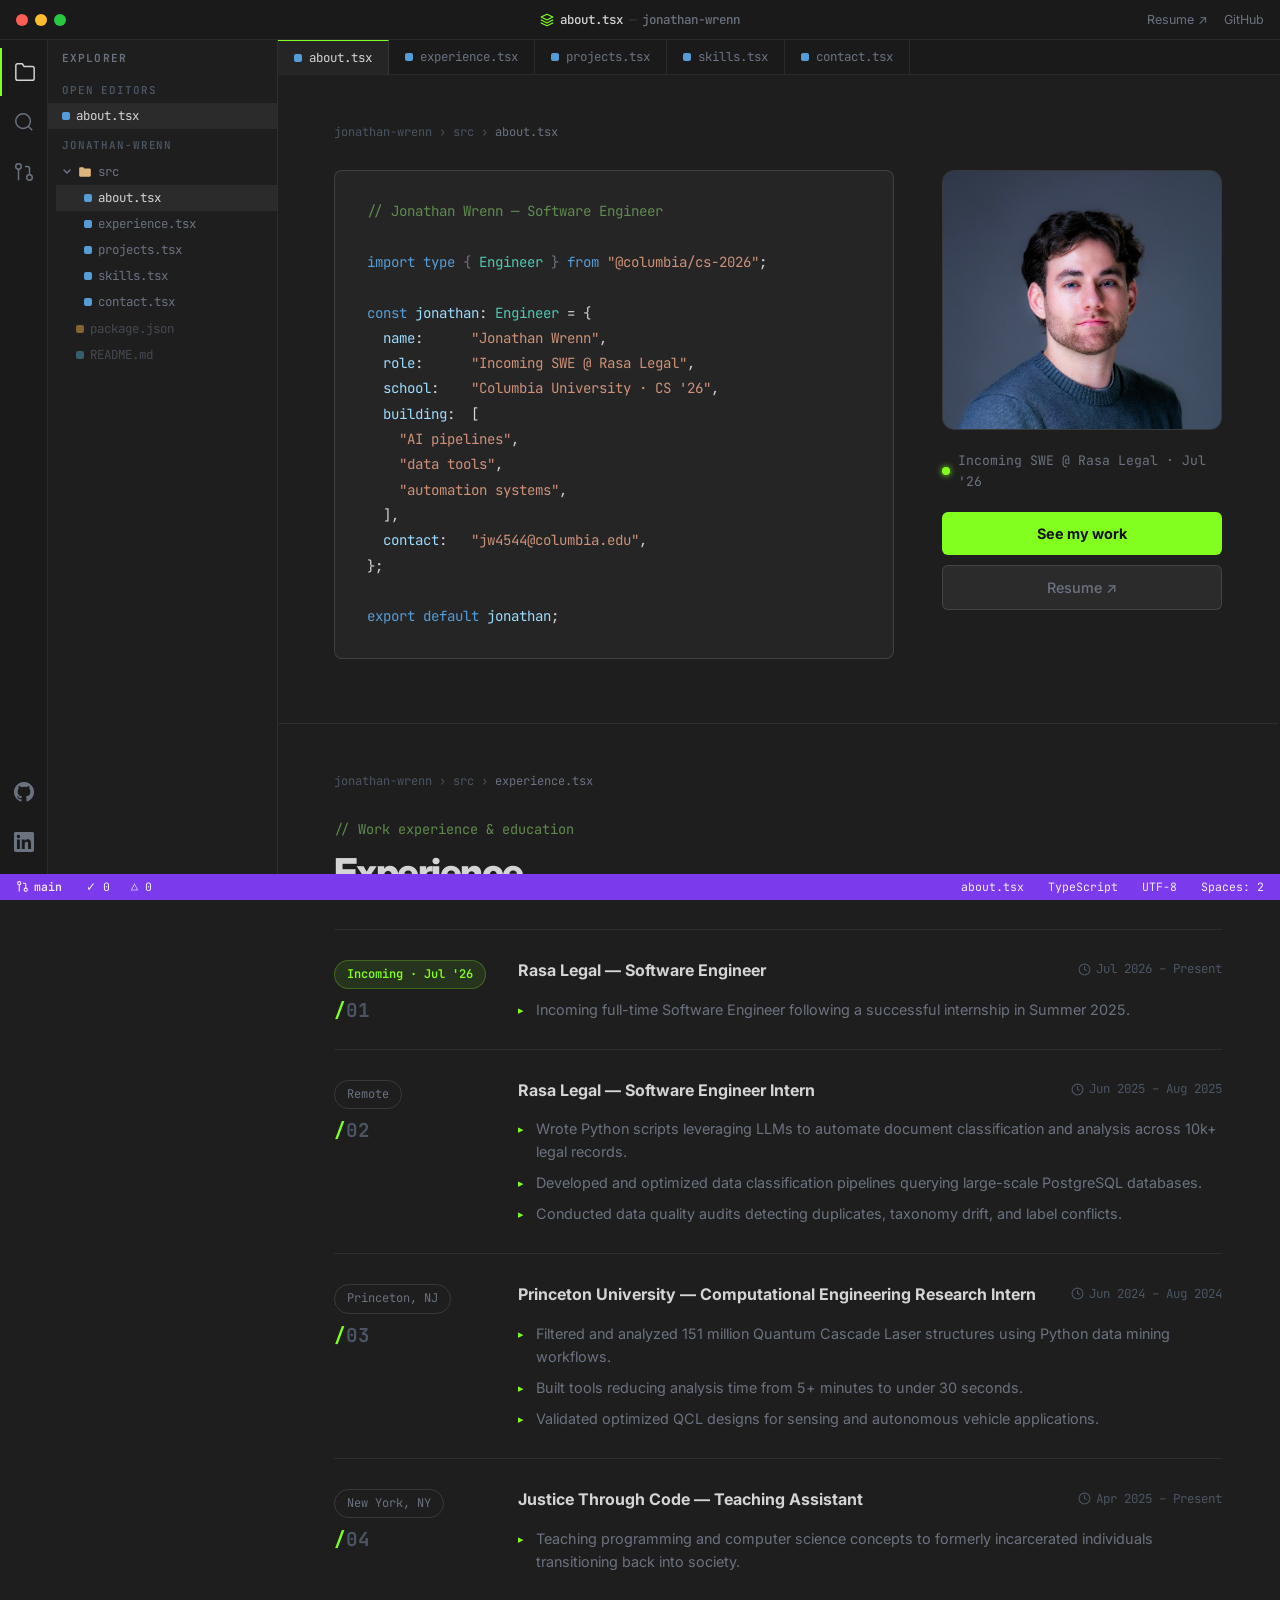
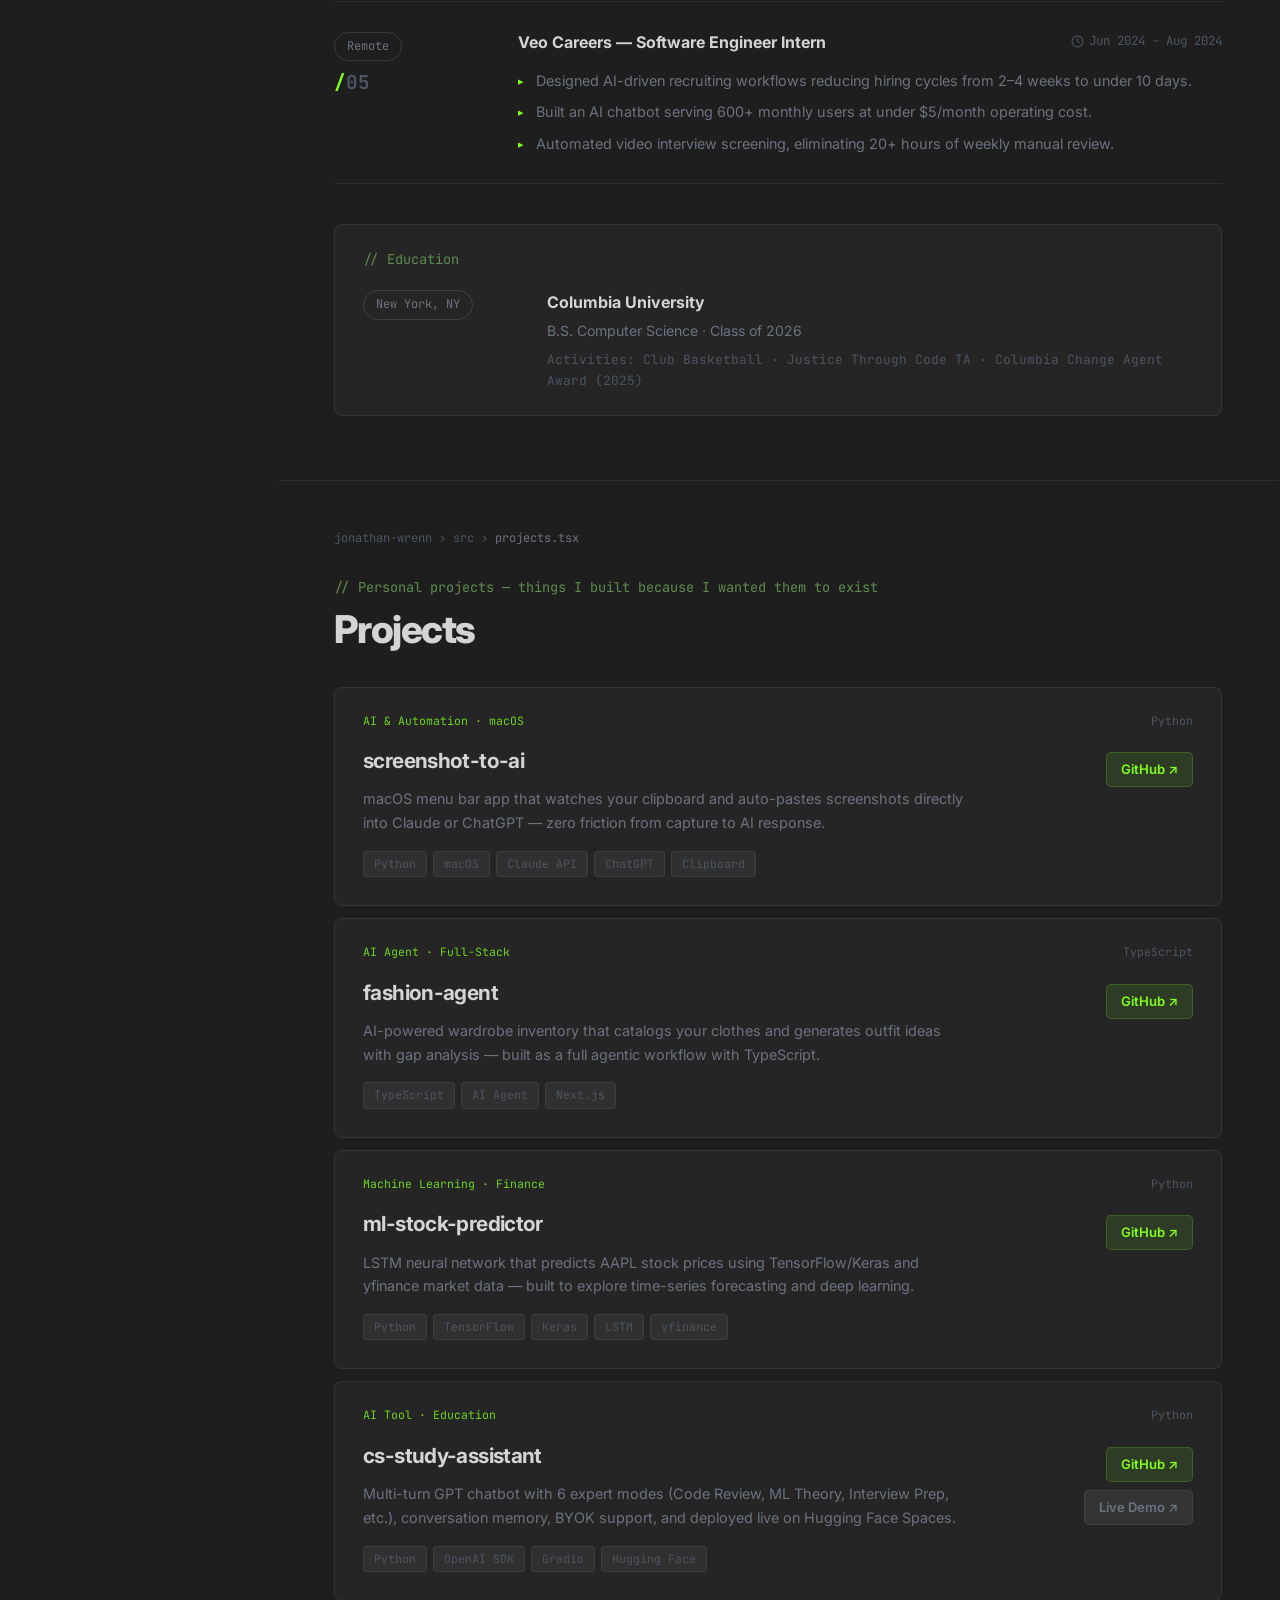
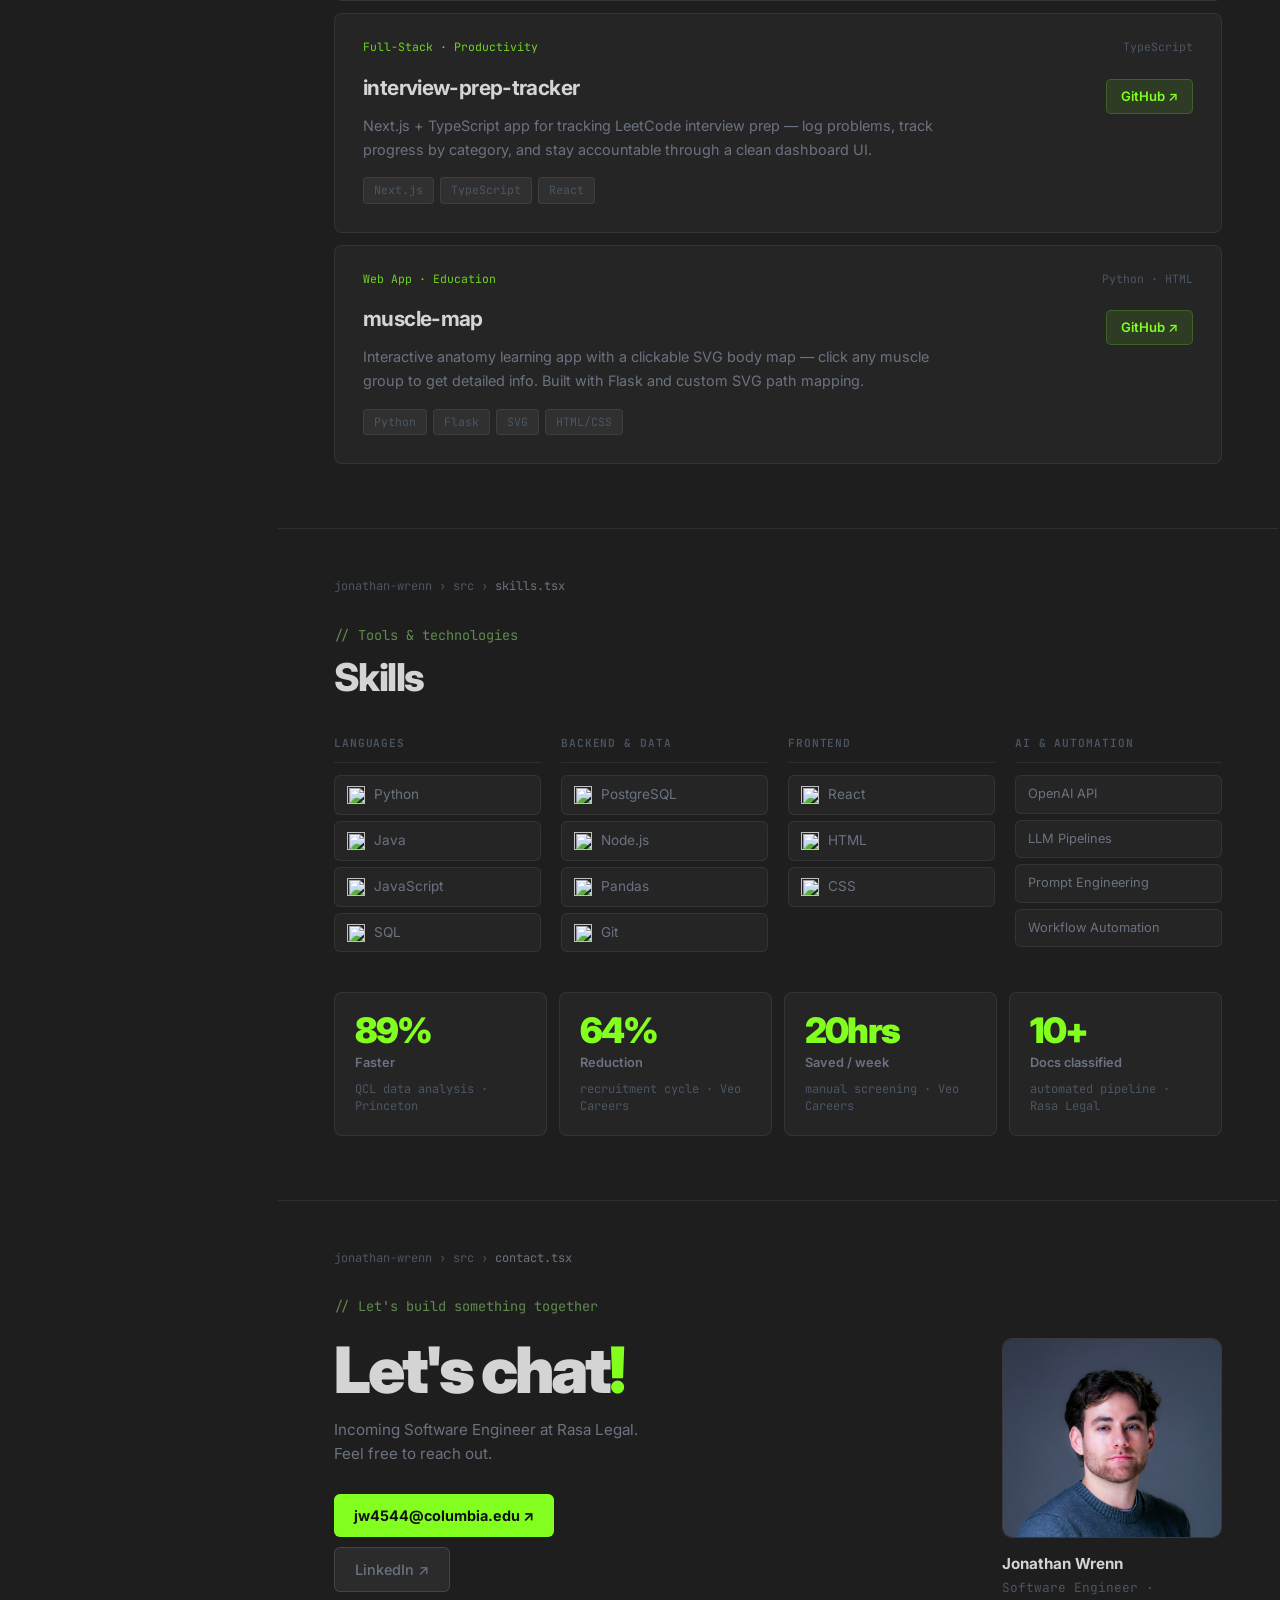
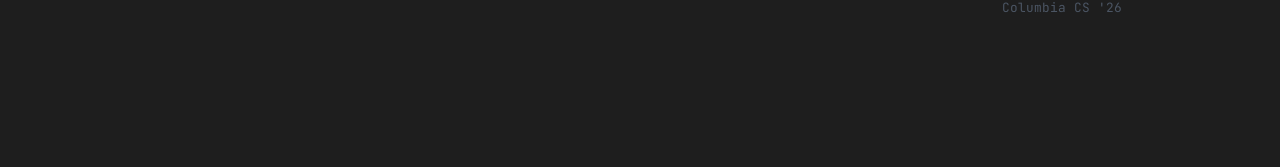
==== commit f2f111c5: "Reorder sections: experience first, replace projects with GitHub repos Co-Authored-By: Claude Sonnet" ====
--- a/index.html
+++ b/index.html
@@ -74,11 +74,11 @@
           <a href="#about" class="ft-item ft-active" data-file="about">
             <span class="ft-tsx-dot"></span>about.tsx
           </a>
+          <a href="#experience" class="ft-item" data-file="experience">
+            <span class="ft-tsx-dot"></span>experience.tsx
+          </a>
           <a href="#projects" class="ft-item" data-file="projects">
             <span class="ft-tsx-dot"></span>projects.tsx
-          </a>
-          <a href="#experience" class="ft-item" data-file="experience">
-            <span class="ft-tsx-dot"></span>experience.tsx
           </a>
           <a href="#skills" class="ft-item" data-file="skills">
             <span class="ft-tsx-dot"></span>skills.tsx
@@ -101,11 +101,11 @@
       <a href="#about" class="tab tab--active" data-tab="about" role="tab">
         <span class="tab__tsx"></span>about.tsx
       </a>
+      <a href="#experience" class="tab" data-tab="experience" role="tab">
+        <span class="tab__tsx"></span>experience.tsx
+      </a>
       <a href="#projects" class="tab" data-tab="projects" role="tab">
         <span class="tab__tsx"></span>projects.tsx
-      </a>
-      <a href="#experience" class="tab" data-tab="experience" role="tab">
-        <span class="tab__tsx"></span>experience.tsx
       </a>
       <a href="#skills" class="tab" data-tab="skills" role="tab">
         <span class="tab__tsx"></span>skills.tsx
@@ -157,116 +157,6 @@
         </div>
       </section>
 
-      <!-- ══ projects.tsx ══════════════════════════════════════ -->
-      <section id="projects" class="code-section">
-        <div class="code-section__crumb">jonathan-wrenn &rsaquo; src &rsaquo; <span class="crumb-file">projects.tsx</span></div>
-        <p class="section-comment"><span class="syn-comment">// Technical work with measurable results</span></p>
-        <h2 class="section-title">Projects</h2>
-
-        <div class="projects-list">
-
-          <article class="pcard reveal">
-            <div class="pcard__meta">
-              <span class="pcard__cat">Software Engineering · Internship</span>
-              <span class="pcard__dates">Jun – Aug 2025</span>
-            </div>
-            <div class="pcard__body">
-              <div class="pcard__left">
-                <h3 class="pcard__title">Rasa Legal</h3>
-                <p class="pcard__desc">Built Python + LLM pipelines to automatically classify, validate, and audit 10,000+ legal documents — replacing hours of manual review with a reliable, auditable system.</p>
-                <div class="pcard__stack">
-                  <span>Python</span><span>PostgreSQL</span><span>OpenAI API</span><span>Pandas</span><span>Pydantic</span>
-                </div>
-              </div>
-              <div class="pcard__right">
-                <div class="pcard__stat">
-                  <span class="pcard__stat-num">10k+</span>
-                  <span class="pcard__stat-label">docs classified</span>
-                </div>
-                <div class="pcard__links">
-                  <a href="./projects/rasa-legal.html" class="pcard__link pcard__link--detail">Details →</a>
-                  <a href="https://www.rasa-legal.com/" target="_blank" rel="noreferrer" class="pcard__link pcard__link--site">Site ↗</a>
-                </div>
-              </div>
-            </div>
-          </article>
-
-          <article class="pcard reveal">
-            <div class="pcard__meta">
-              <span class="pcard__cat">Computational Engineering Research · Internship</span>
-              <span class="pcard__dates">Jun – Aug 2024</span>
-            </div>
-            <div class="pcard__body">
-              <div class="pcard__left">
-                <h3 class="pcard__title">Princeton University</h3>
-                <p class="pcard__desc">Analyzed 151 million Quantum Cascade Laser structures using Python data mining workflows. Built processing tools that cut analysis time from 5+ minutes to under 30 seconds.</p>
-                <div class="pcard__stack">
-                  <span>Python</span><span>Data Mining</span><span>Data Visualization</span><span>Machine Learning</span>
-                </div>
-              </div>
-              <div class="pcard__right">
-                <div class="pcard__stat">
-                  <span class="pcard__stat-num">90%</span>
-                  <span class="pcard__stat-label">faster analysis</span>
-                </div>
-                <div class="pcard__links">
-                  <a href="./projects/princeton.html" class="pcard__link pcard__link--detail">Details →</a>
-                </div>
-              </div>
-            </div>
-          </article>
-
-          <article class="pcard reveal">
-            <div class="pcard__meta">
-              <span class="pcard__cat">Software Engineering · Internship</span>
-              <span class="pcard__dates">Jun – Aug 2024</span>
-            </div>
-            <div class="pcard__body">
-              <div class="pcard__left">
-                <h3 class="pcard__title">Veo Careers</h3>
-                <p class="pcard__desc">Designed AI recruiting workflows, built a chatbot serving 600+ monthly users at under $5/mo, and automated video interview screening — eliminating 20+ hours of manual work per week.</p>
-                <div class="pcard__stack">
-                  <span>AI Workflows</span><span>Bot Development</span><span>Automation</span><span>Transcript Analysis</span>
-                </div>
-              </div>
-              <div class="pcard__right">
-                <div class="pcard__stat">
-                  <span class="pcard__stat-num">65%</span>
-                  <span class="pcard__stat-label">faster hiring</span>
-                </div>
-                <div class="pcard__links">
-                  <a href="./projects/veo-careers.html" class="pcard__link pcard__link--detail">Details →</a>
-                  <a href="https://veocareers.com/" target="_blank" rel="noreferrer" class="pcard__link pcard__link--site">Site ↗</a>
-                </div>
-              </div>
-            </div>
-          </article>
-
-          <article class="pcard reveal">
-            <div class="pcard__meta">
-              <span class="pcard__cat">Software Engineering · Personal Project</span>
-              <span class="pcard__dates">May 2024 – Feb 2025</span>
-            </div>
-            <div class="pcard__body">
-              <div class="pcard__left">
-                <h3 class="pcard__title">CS Study Assistant</h3>
-                <p class="pcard__desc">A secure, shareable GPT-powered chatbot with conversation memory, BYOK support, hard usage limits, and a polished Gradio UI — deployed live on Hugging Face Spaces.</p>
-                <div class="pcard__stack">
-                  <span>Python</span><span>OpenAI SDK</span><span>Gradio</span><span>Hugging Face</span>
-                </div>
-              </div>
-              <div class="pcard__right">
-                <div class="pcard__links pcard__links--solo">
-                  <a href="./projects/cs-study-assistant.html" class="pcard__link pcard__link--detail">Details →</a>
-                  <a href="https://huggingface.co/spaces/jonowrenn/gpt-chatbot" target="_blank" rel="noreferrer" class="pcard__link pcard__link--site">Live Demo ↗</a>
-                </div>
-              </div>
-            </div>
-          </article>
-
-        </div>
-      </section>
-
       <!-- ══ experience.tsx ════════════════════════════════════ -->
       <section id="experience" class="code-section">
         <div class="code-section__crumb">jonathan-wrenn &rsaquo; src &rsaquo; <span class="crumb-file">experience.tsx</span></div>
@@ -393,6 +283,144 @@
           </div>
         </div>
 
+      </section>
+
+      <!-- ══ projects.tsx ══════════════════════════════════════ -->
+      <section id="projects" class="code-section">
+        <div class="code-section__crumb">jonathan-wrenn &rsaquo; src &rsaquo; <span class="crumb-file">projects.tsx</span></div>
+        <p class="section-comment"><span class="syn-comment">// Personal projects — things I built because I wanted them to exist</span></p>
+        <h2 class="section-title">Projects</h2>
+
+        <div class="projects-list">
+
+          <article class="pcard reveal">
+            <div class="pcard__meta">
+              <span class="pcard__cat">AI &amp; Automation · macOS</span>
+              <span class="pcard__dates">Python</span>
+            </div>
+            <div class="pcard__body">
+              <div class="pcard__left">
+                <h3 class="pcard__title">screenshot-to-ai</h3>
+                <p class="pcard__desc">macOS menu bar app that watches your clipboard and auto-pastes screenshots directly into Claude or ChatGPT — zero friction from capture to AI response.</p>
+                <div class="pcard__stack">
+                  <span>Python</span><span>macOS</span><span>Claude API</span><span>ChatGPT</span><span>Clipboard</span>
+                </div>
+              </div>
+              <div class="pcard__right">
+                <div class="pcard__links pcard__links--solo">
+                  <a href="https://github.com/jonowrenn/screenshot-to-ai" target="_blank" rel="noreferrer" class="pcard__link pcard__link--site">GitHub ↗</a>
+                </div>
+              </div>
+            </div>
+          </article>
+
+          <article class="pcard reveal">
+            <div class="pcard__meta">
+              <span class="pcard__cat">AI Agent · Full-Stack</span>
+              <span class="pcard__dates">TypeScript</span>
+            </div>
+            <div class="pcard__body">
+              <div class="pcard__left">
+                <h3 class="pcard__title">fashion-agent</h3>
+                <p class="pcard__desc">AI-powered wardrobe inventory that catalogs your clothes and generates outfit ideas with gap analysis — built as a full agentic workflow with TypeScript.</p>
+                <div class="pcard__stack">
+                  <span>TypeScript</span><span>AI Agent</span><span>Next.js</span>
+                </div>
+              </div>
+              <div class="pcard__right">
+                <div class="pcard__links pcard__links--solo">
+                  <a href="https://github.com/jonowrenn/fashion-agent" target="_blank" rel="noreferrer" class="pcard__link pcard__link--site">GitHub ↗</a>
+                </div>
+              </div>
+            </div>
+          </article>
+
+          <article class="pcard reveal">
+            <div class="pcard__meta">
+              <span class="pcard__cat">Machine Learning · Finance</span>
+              <span class="pcard__dates">Python</span>
+            </div>
+            <div class="pcard__body">
+              <div class="pcard__left">
+                <h3 class="pcard__title">ml-stock-predictor</h3>
+                <p class="pcard__desc">LSTM neural network that predicts AAPL stock prices using TensorFlow/Keras and yfinance market data — built to explore time-series forecasting and deep learning.</p>
+                <div class="pcard__stack">
+                  <span>Python</span><span>TensorFlow</span><span>Keras</span><span>LSTM</span><span>yfinance</span>
+                </div>
+              </div>
+              <div class="pcard__right">
+                <div class="pcard__links pcard__links--solo">
+                  <a href="https://github.com/jonowrenn/ml-stock-predictor" target="_blank" rel="noreferrer" class="pcard__link pcard__link--site">GitHub ↗</a>
+                </div>
+              </div>
+            </div>
+          </article>
+
+          <article class="pcard reveal">
+            <div class="pcard__meta">
+              <span class="pcard__cat">AI Tool · Education</span>
+              <span class="pcard__dates">Python</span>
+            </div>
+            <div class="pcard__body">
+              <div class="pcard__left">
+                <h3 class="pcard__title">cs-study-assistant</h3>
+                <p class="pcard__desc">Multi-turn GPT chatbot with 6 expert modes (Code Review, ML Theory, Interview Prep, etc.), conversation memory, BYOK support, and deployed live on Hugging Face Spaces.</p>
+                <div class="pcard__stack">
+                  <span>Python</span><span>OpenAI SDK</span><span>Gradio</span><span>Hugging Face</span>
+                </div>
+              </div>
+              <div class="pcard__right">
+                <div class="pcard__links pcard__links--solo">
+                  <a href="https://github.com/jonowrenn/cs-study-assistant" target="_blank" rel="noreferrer" class="pcard__link pcard__link--site">GitHub ↗</a>
+                  <a href="https://huggingface.co/spaces/jonowrenn/gpt-chatbot" target="_blank" rel="noreferrer" class="pcard__link pcard__link--detail">Live Demo ↗</a>
+                </div>
+              </div>
+            </div>
+          </article>
+
+          <article class="pcard reveal">
+            <div class="pcard__meta">
+              <span class="pcard__cat">Full-Stack · Productivity</span>
+              <span class="pcard__dates">TypeScript</span>
+            </div>
+            <div class="pcard__body">
+              <div class="pcard__left">
+                <h3 class="pcard__title">interview-prep-tracker</h3>
+                <p class="pcard__desc">Next.js + TypeScript app for tracking LeetCode interview prep — log problems, track progress by category, and stay accountable through a clean dashboard UI.</p>
+                <div class="pcard__stack">
+                  <span>Next.js</span><span>TypeScript</span><span>React</span>
+                </div>
+              </div>
+              <div class="pcard__right">
+                <div class="pcard__links pcard__links--solo">
+                  <a href="https://github.com/jonowrenn/interview-prep-tracker" target="_blank" rel="noreferrer" class="pcard__link pcard__link--site">GitHub ↗</a>
+                </div>
+              </div>
+            </div>
+          </article>
+
+          <article class="pcard reveal">
+            <div class="pcard__meta">
+              <span class="pcard__cat">Web App · Education</span>
+              <span class="pcard__dates">Python · HTML</span>
+            </div>
+            <div class="pcard__body">
+              <div class="pcard__left">
+                <h3 class="pcard__title">muscle-map</h3>
+                <p class="pcard__desc">Interactive anatomy learning app with a clickable SVG body map — click any muscle group to get detailed info. Built with Flask and custom SVG path mapping.</p>
+                <div class="pcard__stack">
+                  <span>Python</span><span>Flask</span><span>SVG</span><span>HTML/CSS</span>
+                </div>
+              </div>
+              <div class="pcard__right">
+                <div class="pcard__links pcard__links--solo">
+                  <a href="https://github.com/jonowrenn/muscle-map" target="_blank" rel="noreferrer" class="pcard__link pcard__link--site">GitHub ↗</a>
+                </div>
+              </div>
+            </div>
+          </article>
+
+        </div>
       </section>
 
       <!-- ══ skills.tsx ════════════════════════════════════════ -->
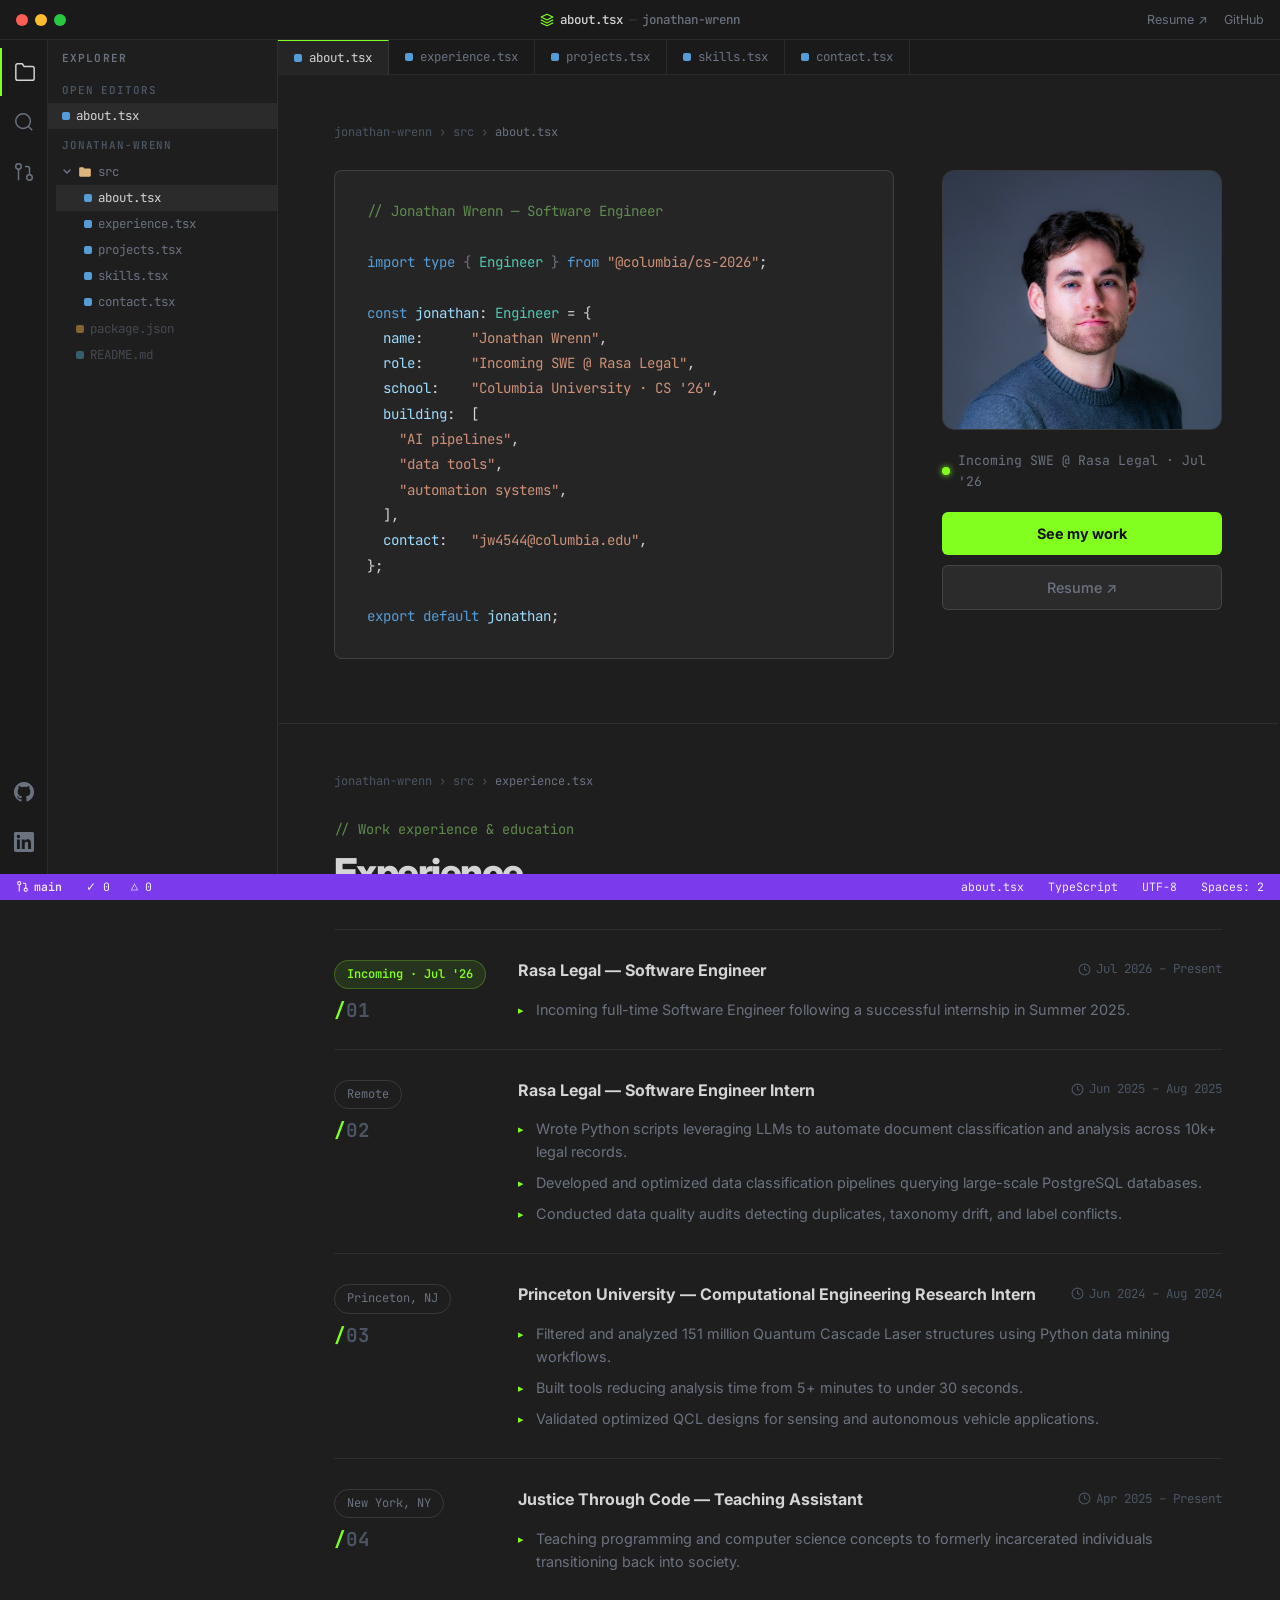
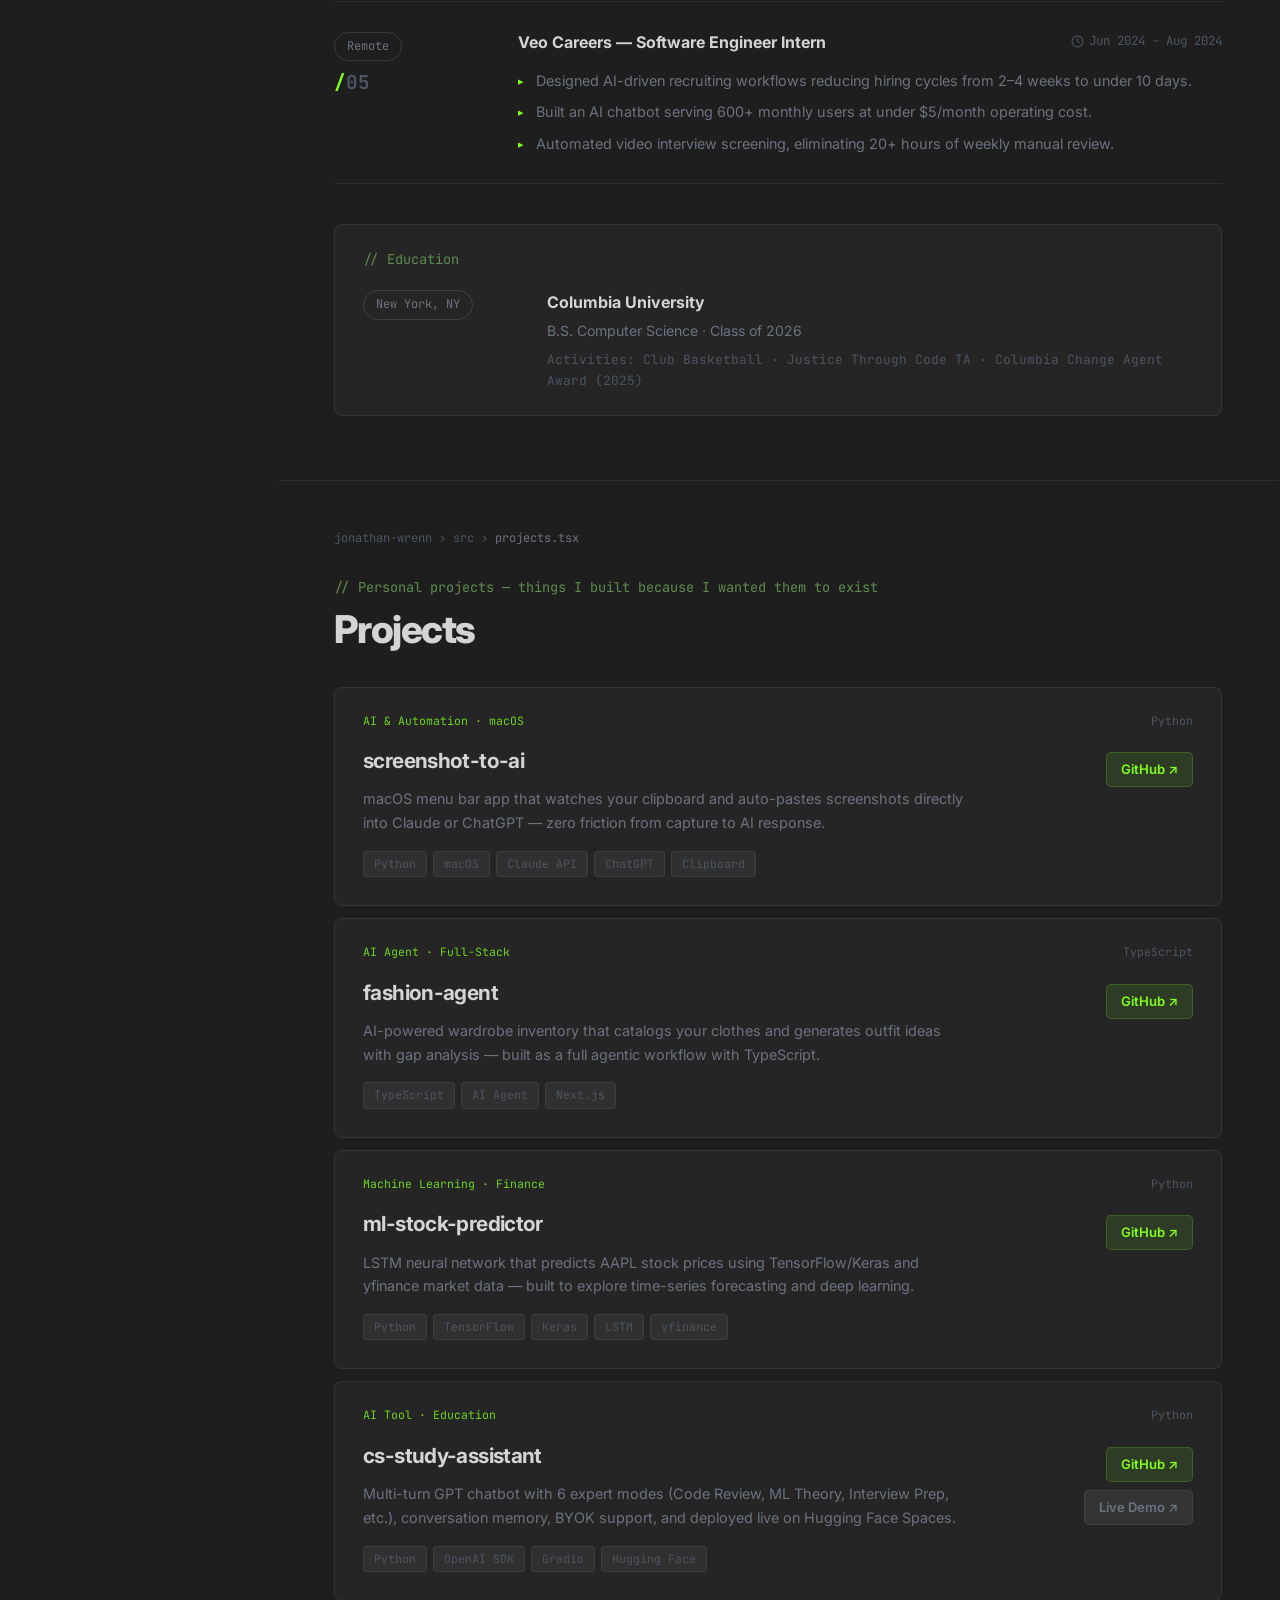
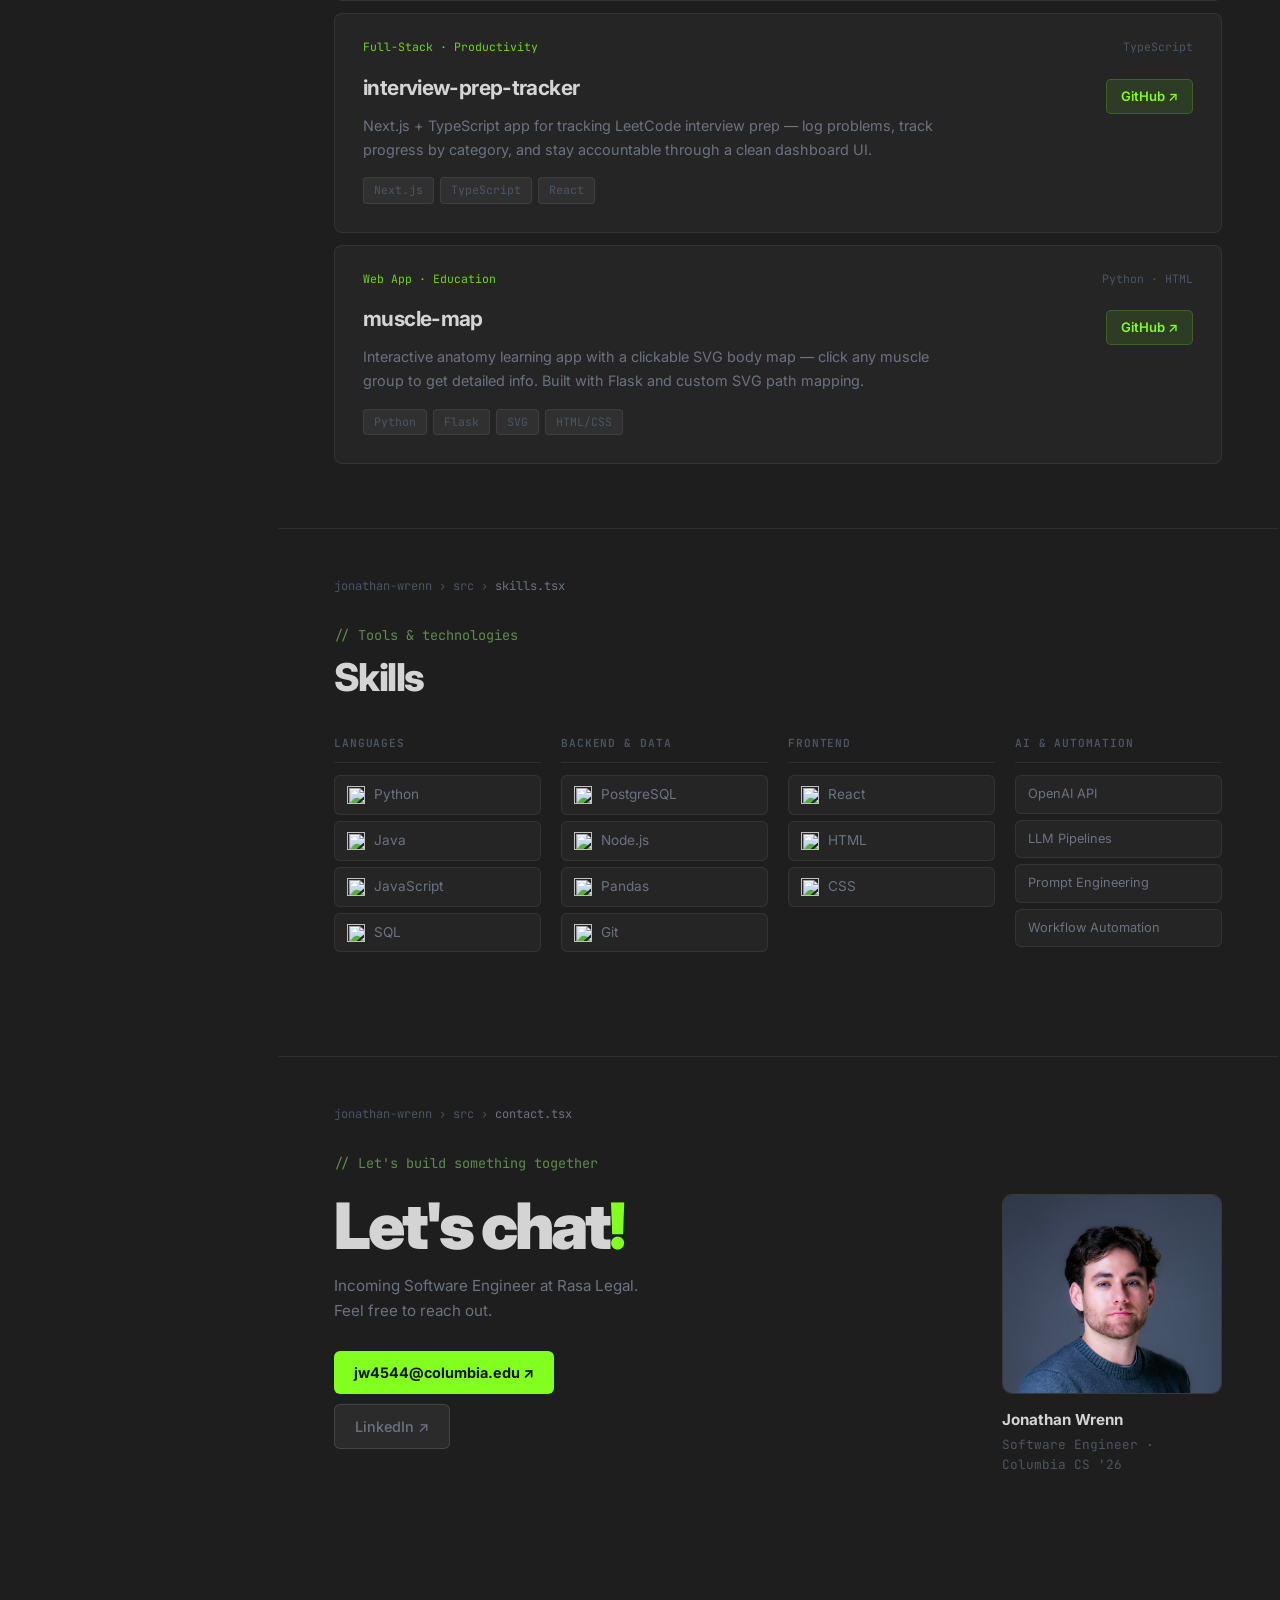
==== commit bd6f4bf4: "Remove outcome stat cards from skills section Co-Authored-By: Claude Sonnet 4.6 <noreply@anthropic.c" ====
--- a/index.html
+++ b/index.html
@@ -492,29 +492,6 @@
           </div>
         </div>
 
-        <!-- Outcomes -->
-        <div class="outcomes-row">
-          <div class="outcome-card outcome-card--editor reveal">
-            <p class="outcome-stat">90%</p>
-            <p class="outcome-label">Faster</p>
-            <p class="outcome-desc">QCL data analysis · Princeton</p>
-          </div>
-          <div class="outcome-card outcome-card--editor reveal">
-            <p class="outcome-stat">65%</p>
-            <p class="outcome-label">Reduction</p>
-            <p class="outcome-desc">recruitment cycle · Veo Careers</p>
-          </div>
-          <div class="outcome-card outcome-card--editor reveal">
-            <p class="outcome-stat">20hrs</p>
-            <p class="outcome-label">Saved / week</p>
-            <p class="outcome-desc">manual screening · Veo Careers</p>
-          </div>
-          <div class="outcome-card outcome-card--editor reveal">
-            <p class="outcome-stat">10k+</p>
-            <p class="outcome-label">Docs classified</p>
-            <p class="outcome-desc">automated pipeline · Rasa Legal</p>
-          </div>
-        </div>
       </section>
 
       <!-- ══ contact.tsx ════════════════════════════════════════ -->
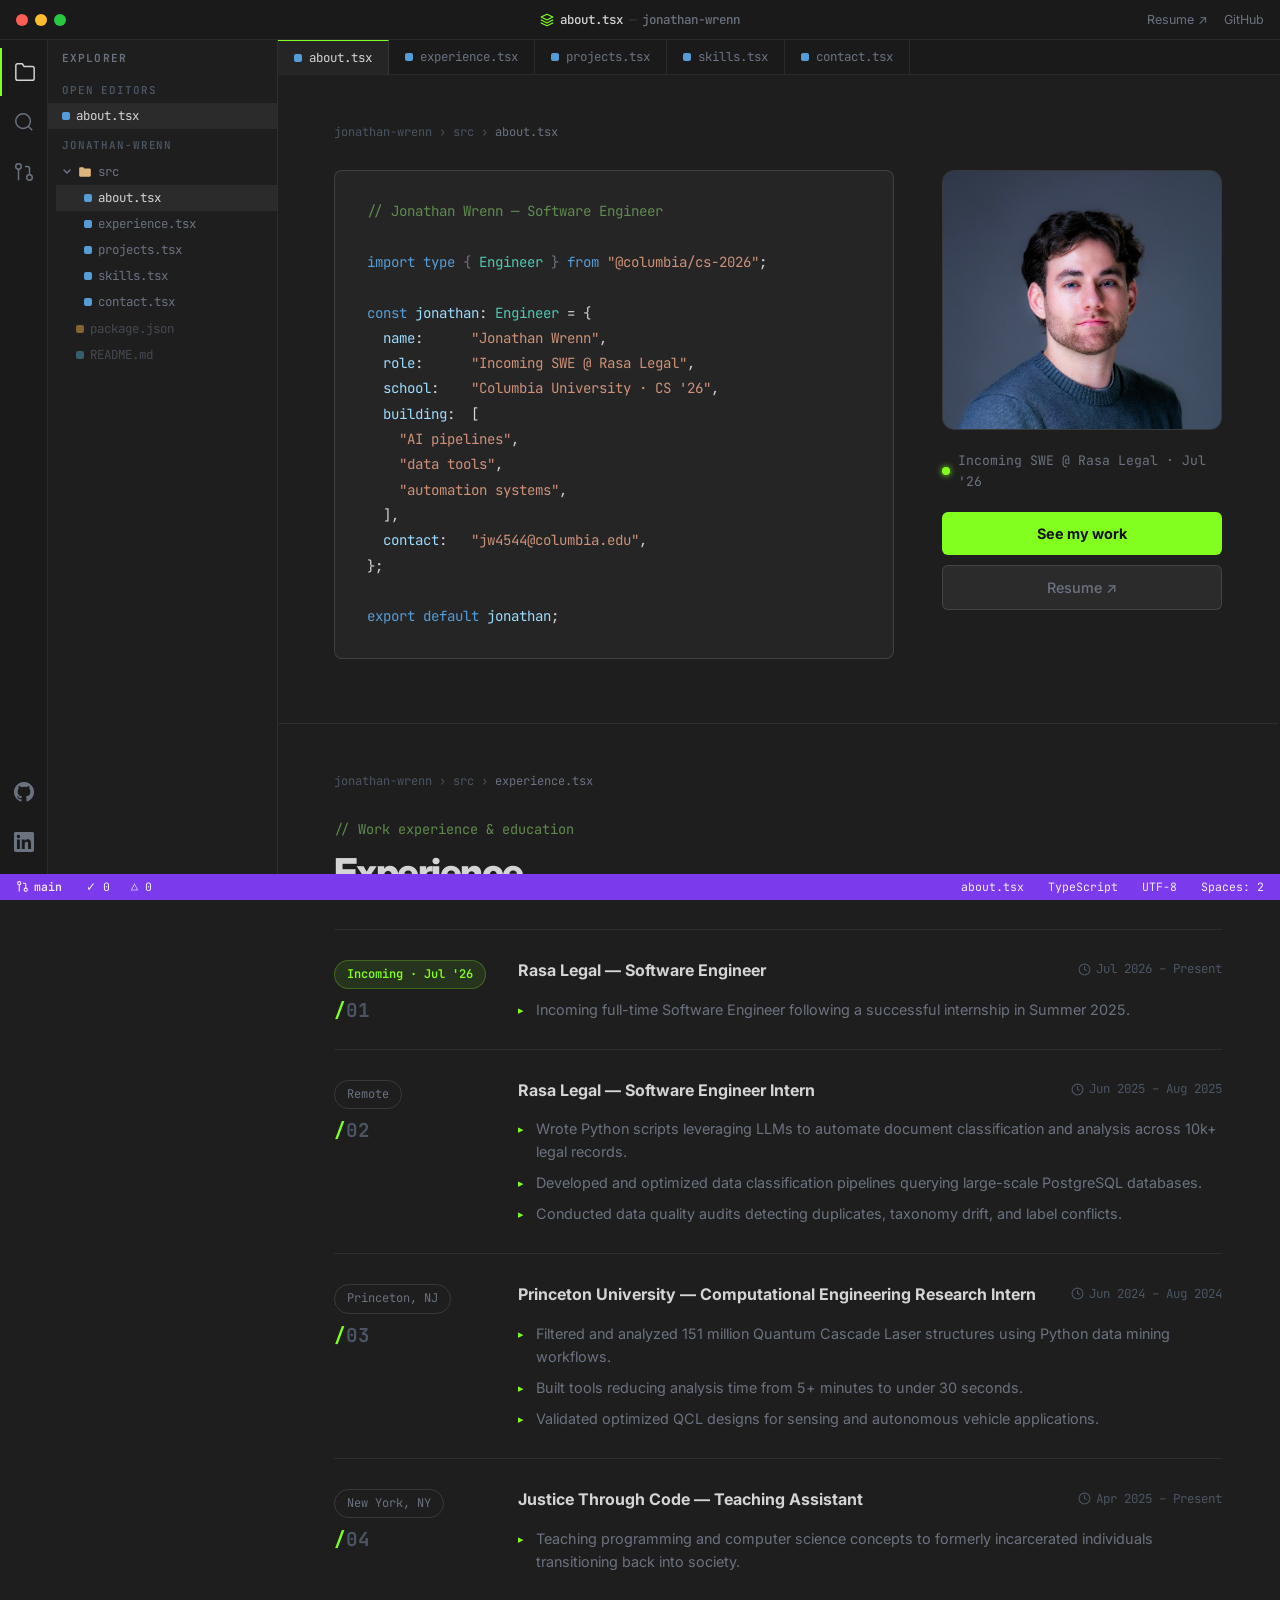
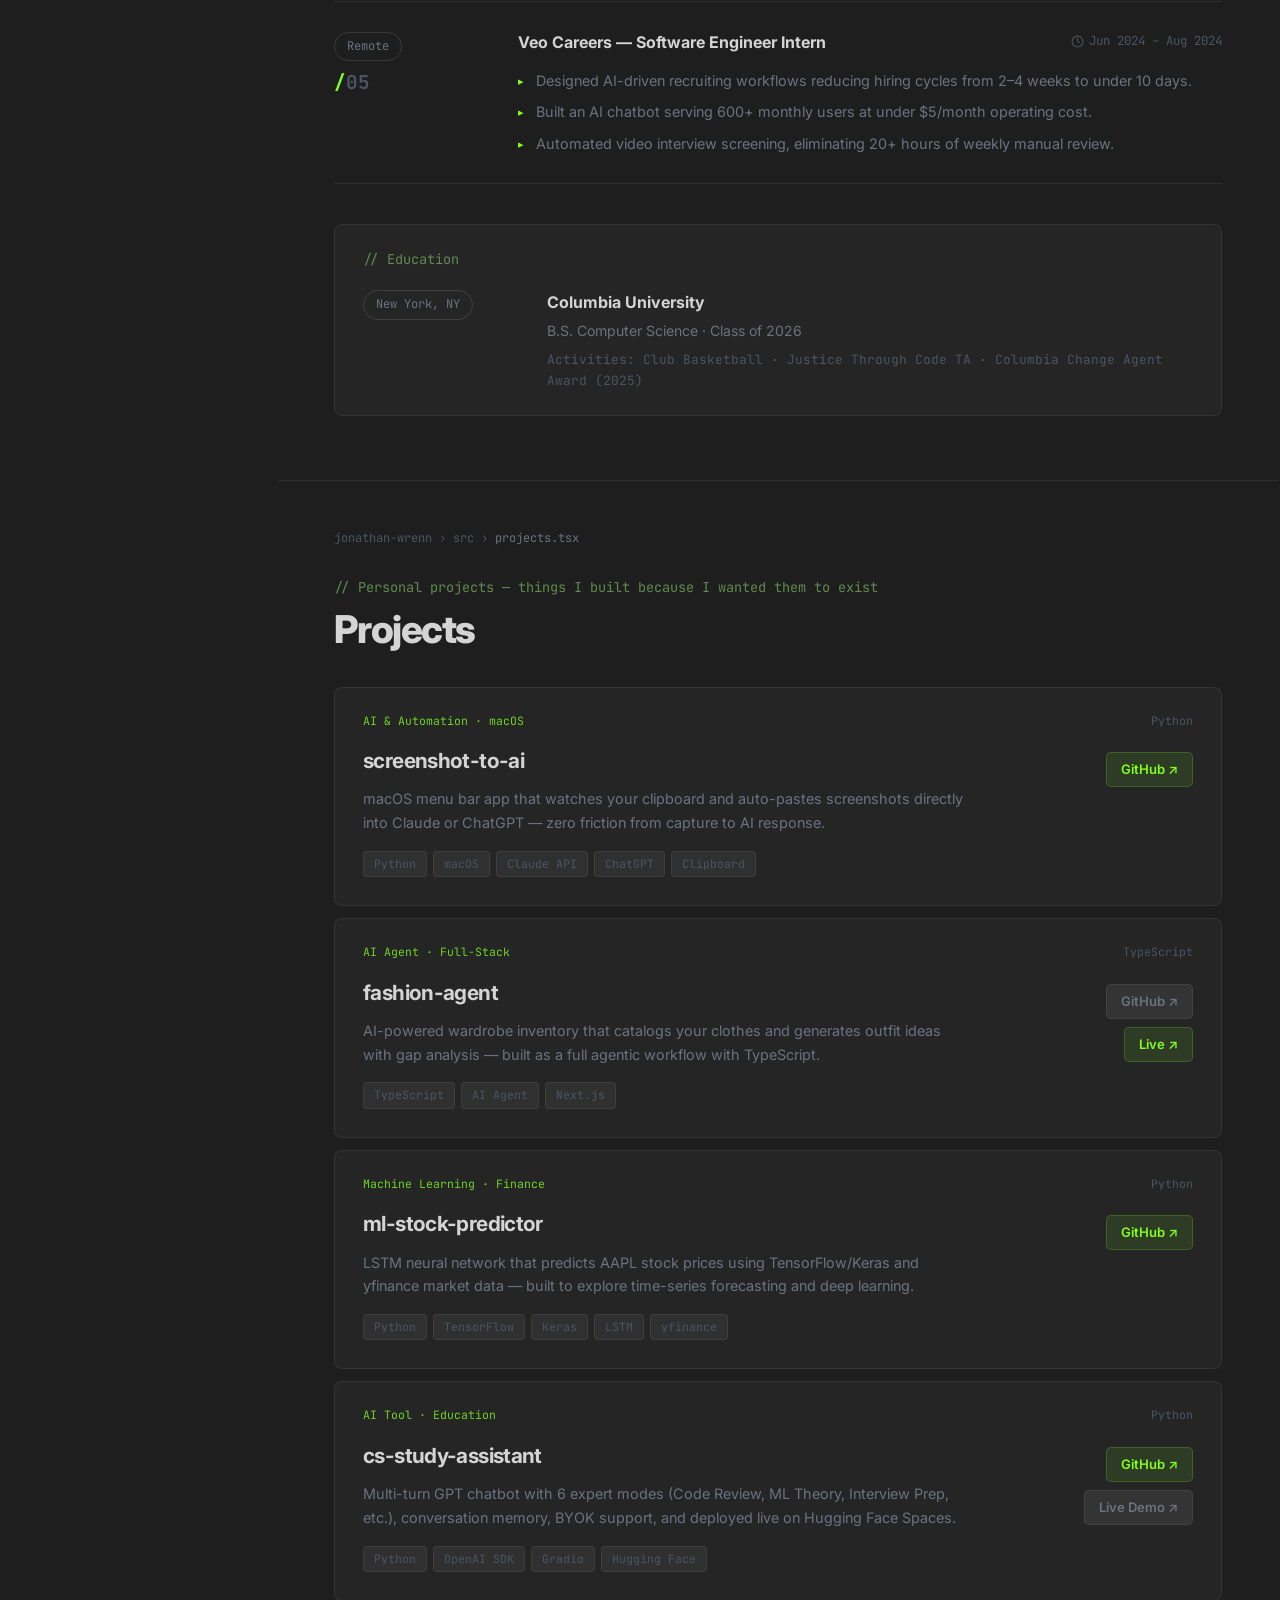
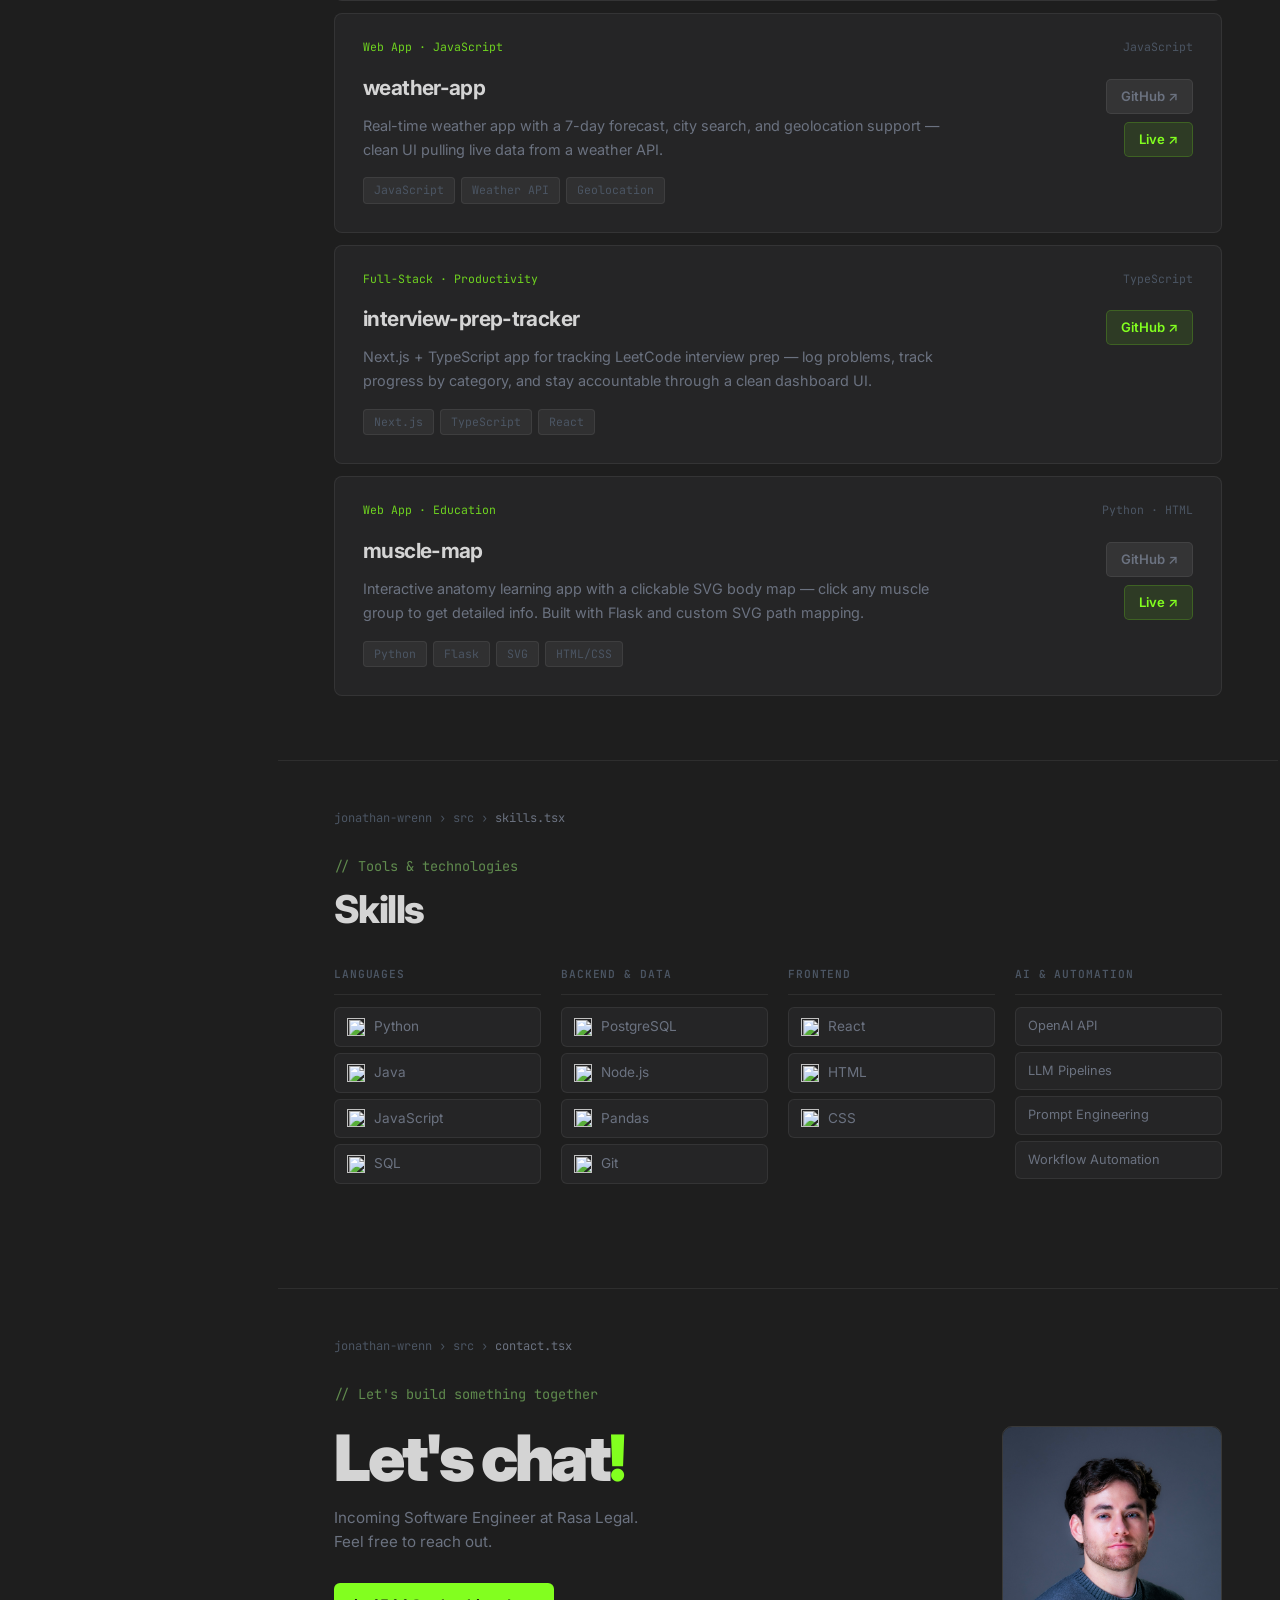
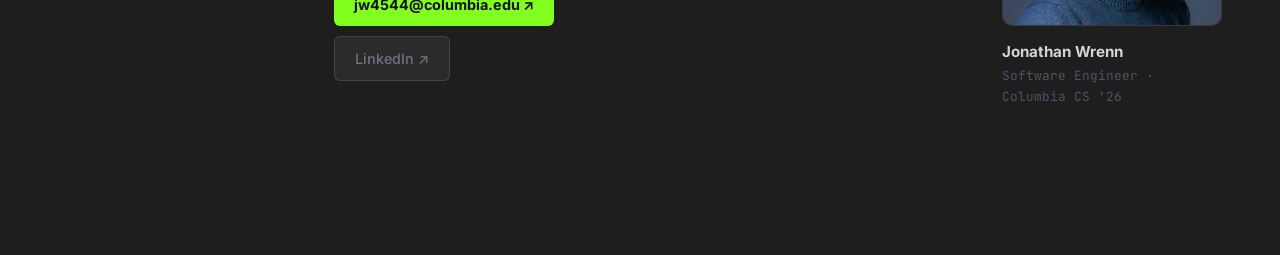
==== commit 7201e425: "Add live Vercel links to fashion-agent, muscle-map, weather-app project cards Co-Authored-By: Claude" ====
--- a/index.html
+++ b/index.html
@@ -329,7 +329,8 @@
               </div>
               <div class="pcard__right">
                 <div class="pcard__links pcard__links--solo">
-                  <a href="https://github.com/jonowrenn/fashion-agent" target="_blank" rel="noreferrer" class="pcard__link pcard__link--site">GitHub ↗</a>
+                  <a href="https://github.com/jonowrenn/fashion-agent" target="_blank" rel="noreferrer" class="pcard__link pcard__link--detail">GitHub ↗</a>
+                  <a href="https://fashion-agent-nine.vercel.app" target="_blank" rel="noreferrer" class="pcard__link pcard__link--site">Live ↗</a>
                 </div>
               </div>
             </div>
@@ -380,6 +381,28 @@
 
           <article class="pcard reveal">
             <div class="pcard__meta">
+              <span class="pcard__cat">Web App · JavaScript</span>
+              <span class="pcard__dates">JavaScript</span>
+            </div>
+            <div class="pcard__body">
+              <div class="pcard__left">
+                <h3 class="pcard__title">weather-app</h3>
+                <p class="pcard__desc">Real-time weather app with a 7-day forecast, city search, and geolocation support — clean UI pulling live data from a weather API.</p>
+                <div class="pcard__stack">
+                  <span>JavaScript</span><span>Weather API</span><span>Geolocation</span>
+                </div>
+              </div>
+              <div class="pcard__right">
+                <div class="pcard__links pcard__links--solo">
+                  <a href="https://github.com/jonowrenn/weather-app" target="_blank" rel="noreferrer" class="pcard__link pcard__link--detail">GitHub ↗</a>
+                  <a href="https://weaather-app-seven.vercel.app" target="_blank" rel="noreferrer" class="pcard__link pcard__link--site">Live ↗</a>
+                </div>
+              </div>
+            </div>
+          </article>
+
+          <article class="pcard reveal">
+            <div class="pcard__meta">
               <span class="pcard__cat">Full-Stack · Productivity</span>
               <span class="pcard__dates">TypeScript</span>
             </div>
@@ -414,7 +437,8 @@
               </div>
               <div class="pcard__right">
                 <div class="pcard__links pcard__links--solo">
-                  <a href="https://github.com/jonowrenn/muscle-map" target="_blank" rel="noreferrer" class="pcard__link pcard__link--site">GitHub ↗</a>
+                  <a href="https://github.com/jonowrenn/muscle-map" target="_blank" rel="noreferrer" class="pcard__link pcard__link--detail">GitHub ↗</a>
+                  <a href="https://muscle-map-xi.vercel.app" target="_blank" rel="noreferrer" class="pcard__link pcard__link--site">Live ↗</a>
                 </div>
               </div>
             </div>
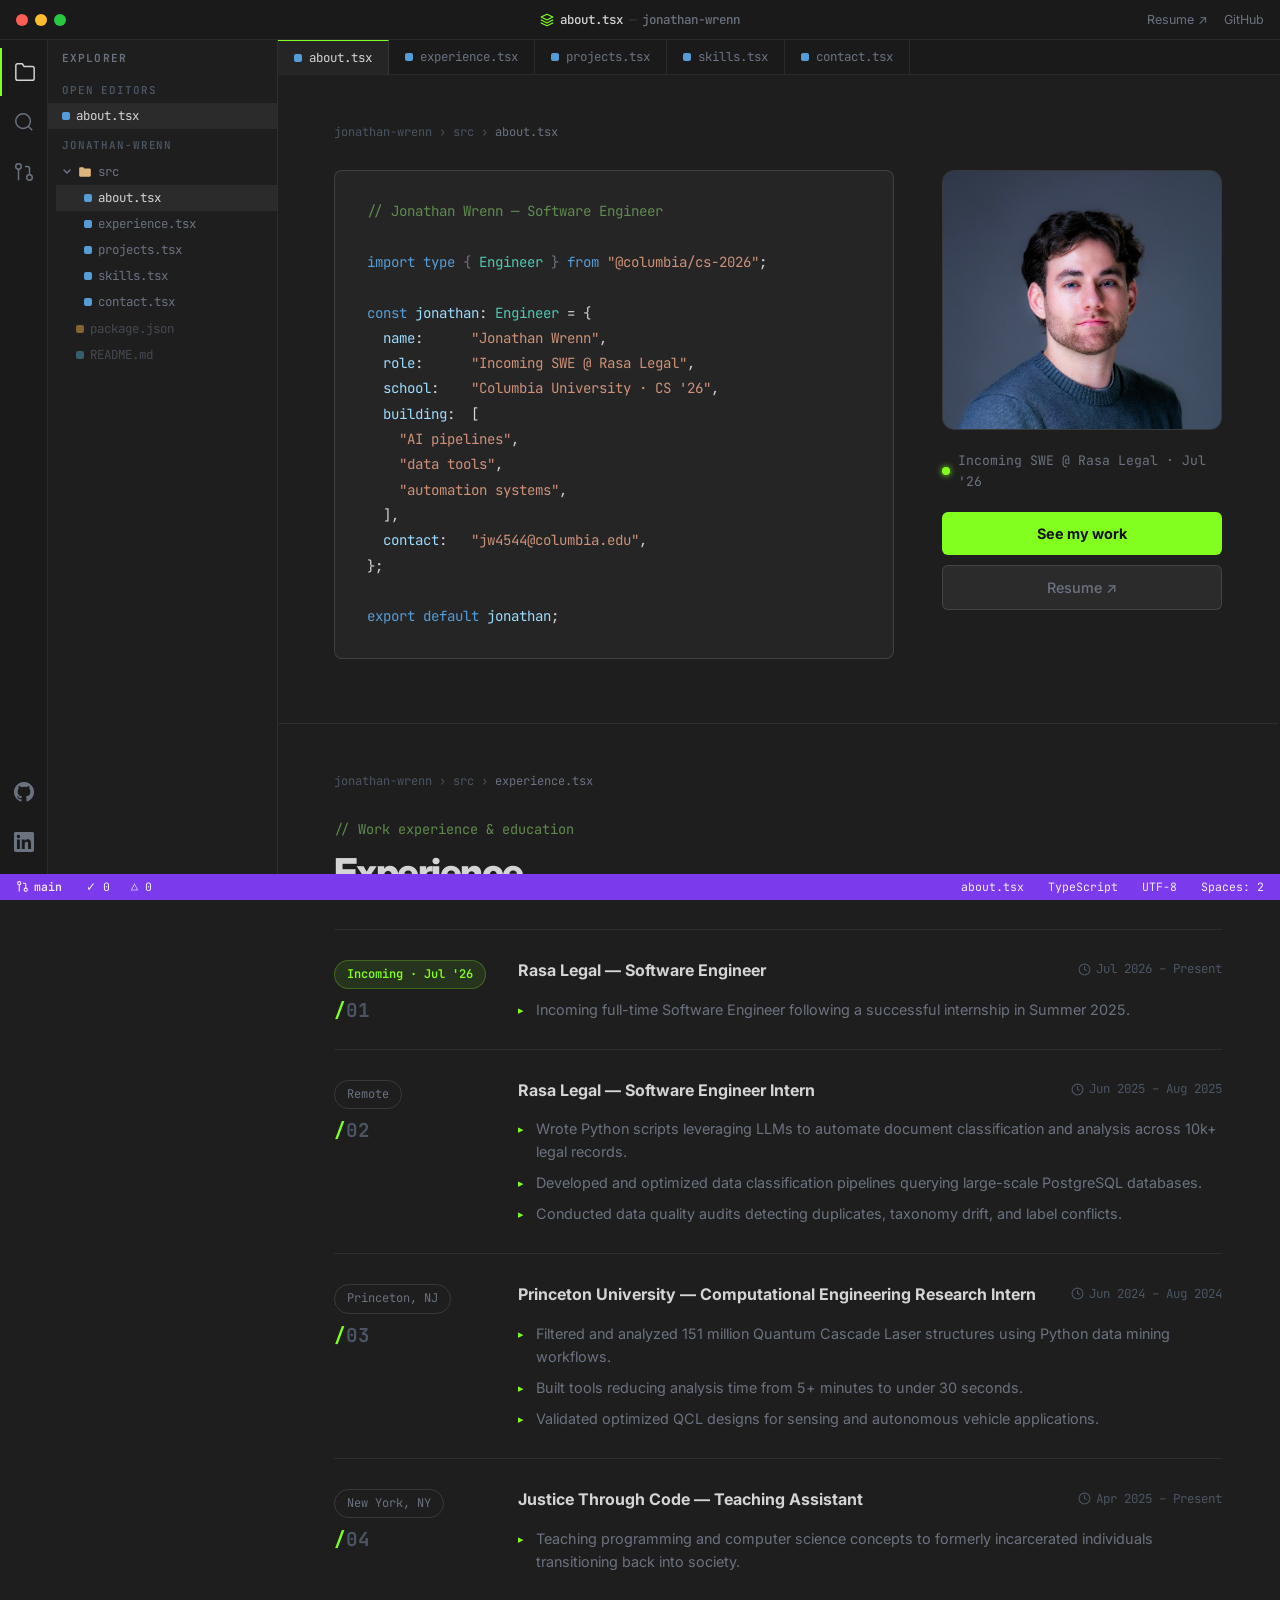
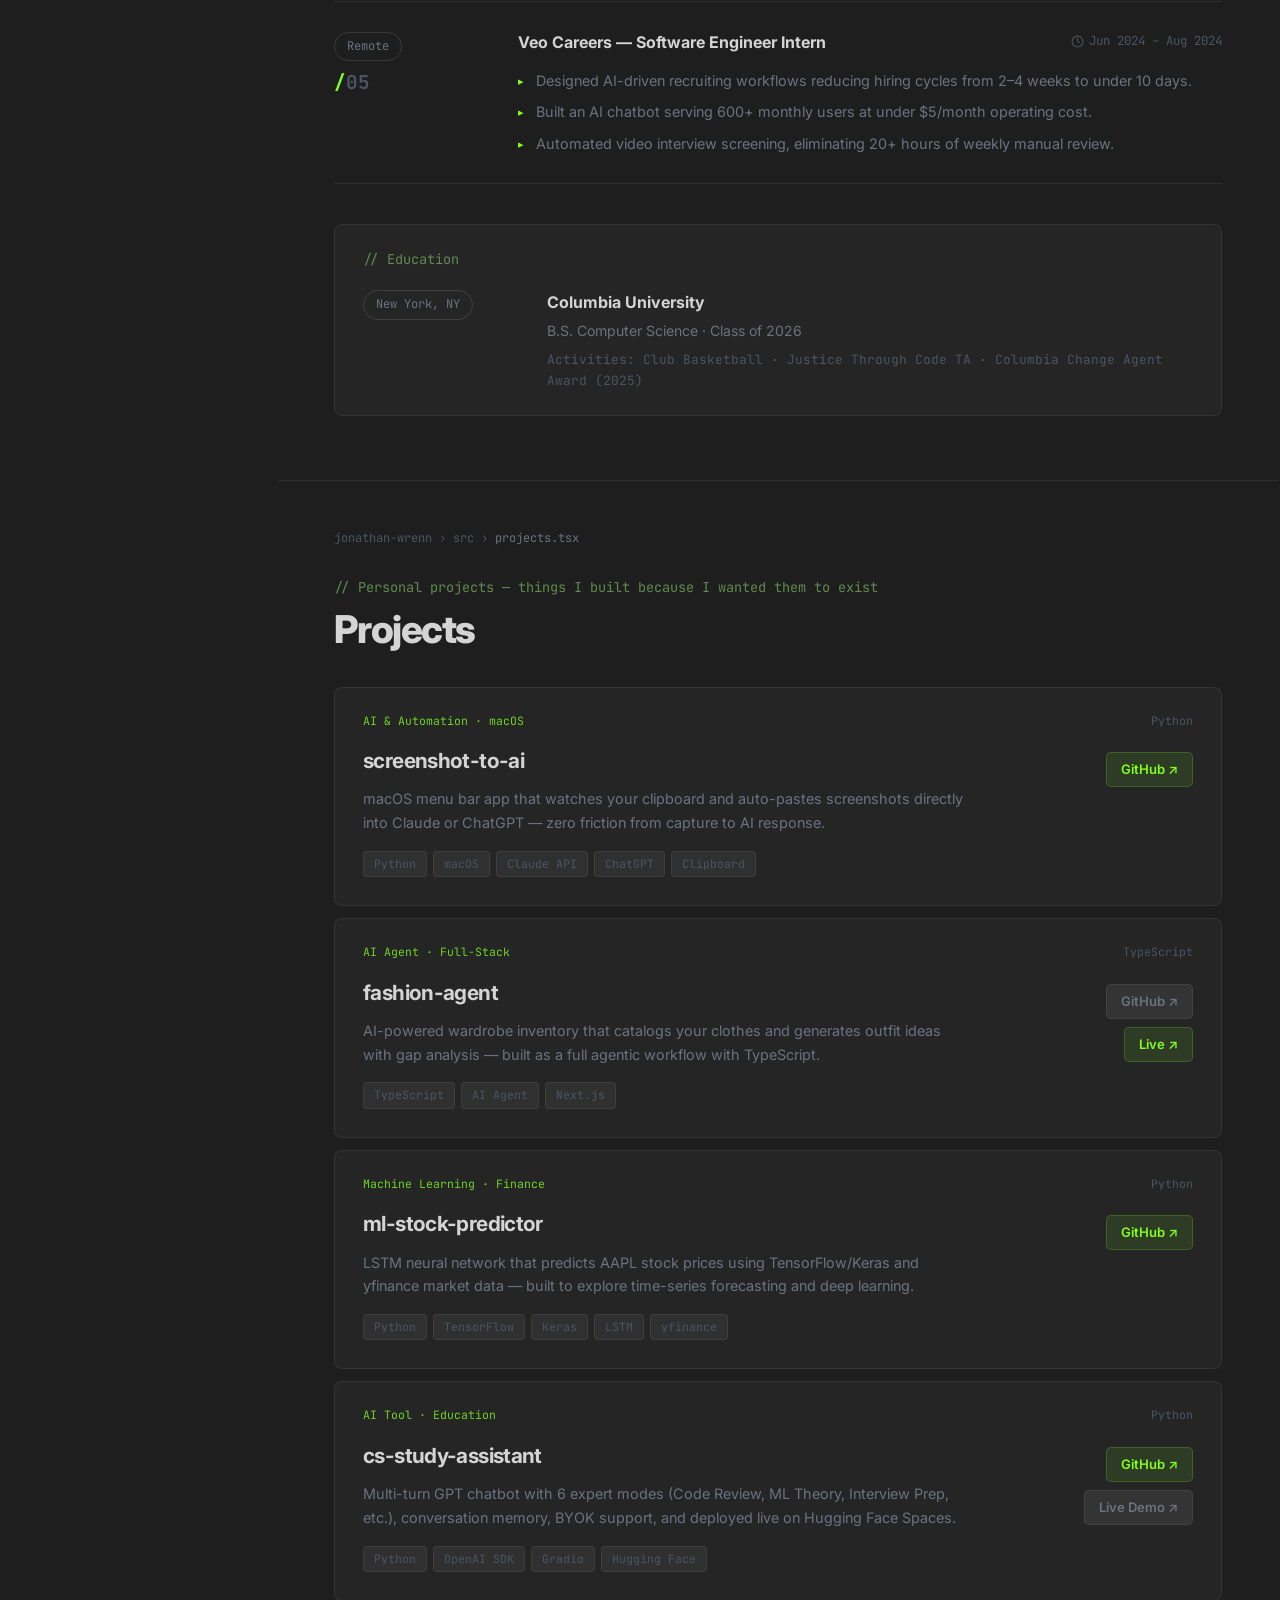
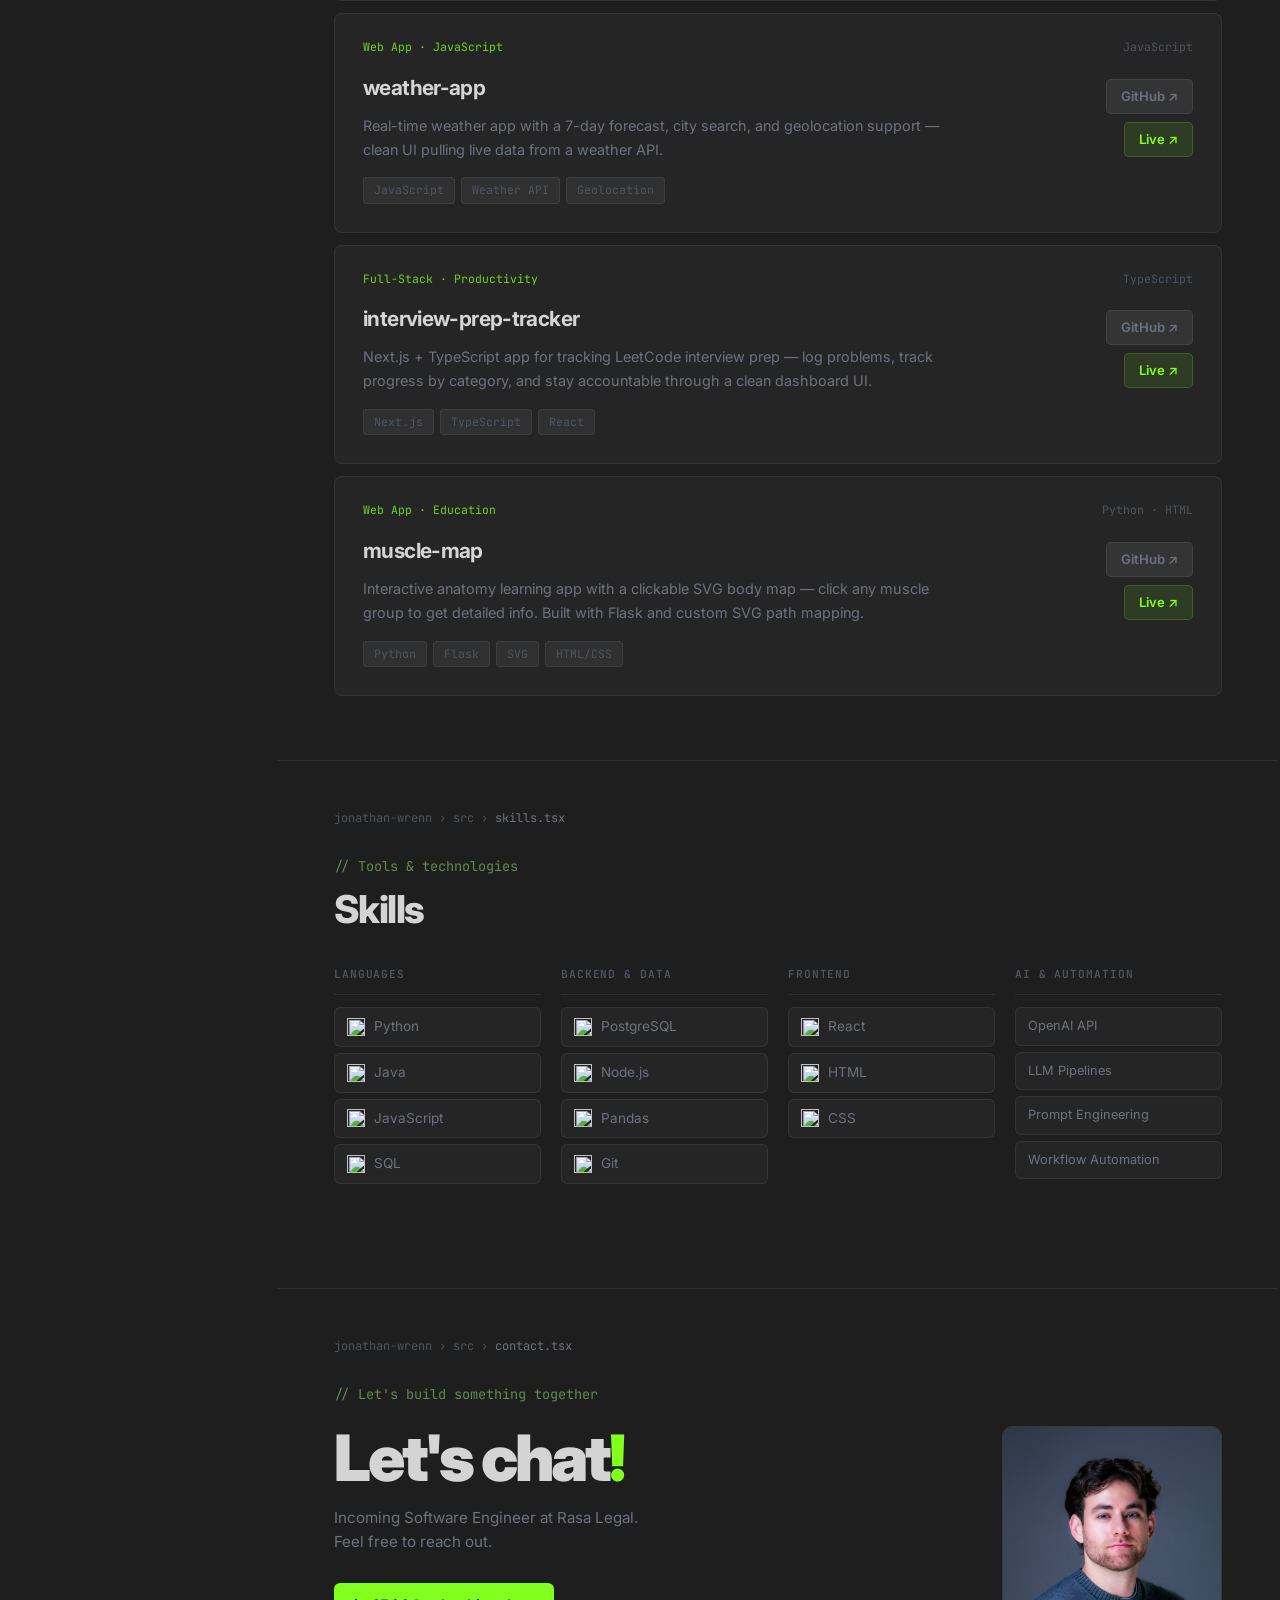
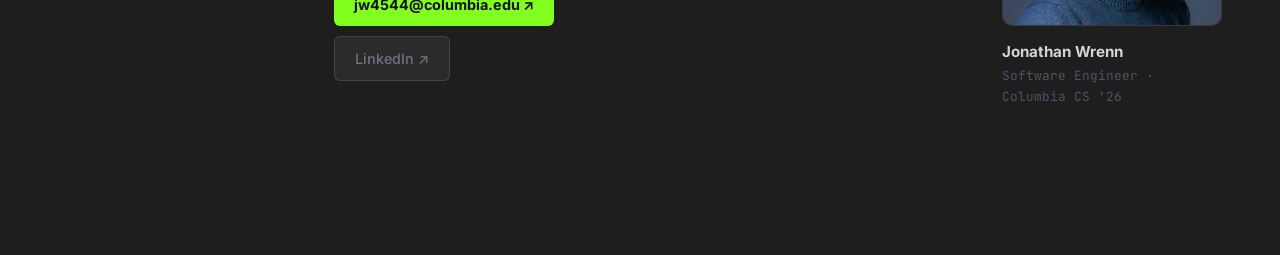
==== commit 62055799: "Add live link for interview-prep-tracker (deployed to Vercel) Co-Authored-By: Claude Sonnet 4.6 <nor" ====
--- a/index.html
+++ b/index.html
@@ -416,7 +416,8 @@
               </div>
               <div class="pcard__right">
                 <div class="pcard__links pcard__links--solo">
-                  <a href="https://github.com/jonowrenn/interview-prep-tracker" target="_blank" rel="noreferrer" class="pcard__link pcard__link--site">GitHub ↗</a>
+                  <a href="https://github.com/jonowrenn/interview-prep-tracker" target="_blank" rel="noreferrer" class="pcard__link pcard__link--detail">GitHub ↗</a>
+                  <a href="https://interview-prep-tracker-henna.vercel.app" target="_blank" rel="noreferrer" class="pcard__link pcard__link--site">Live ↗</a>
                 </div>
               </div>
             </div>
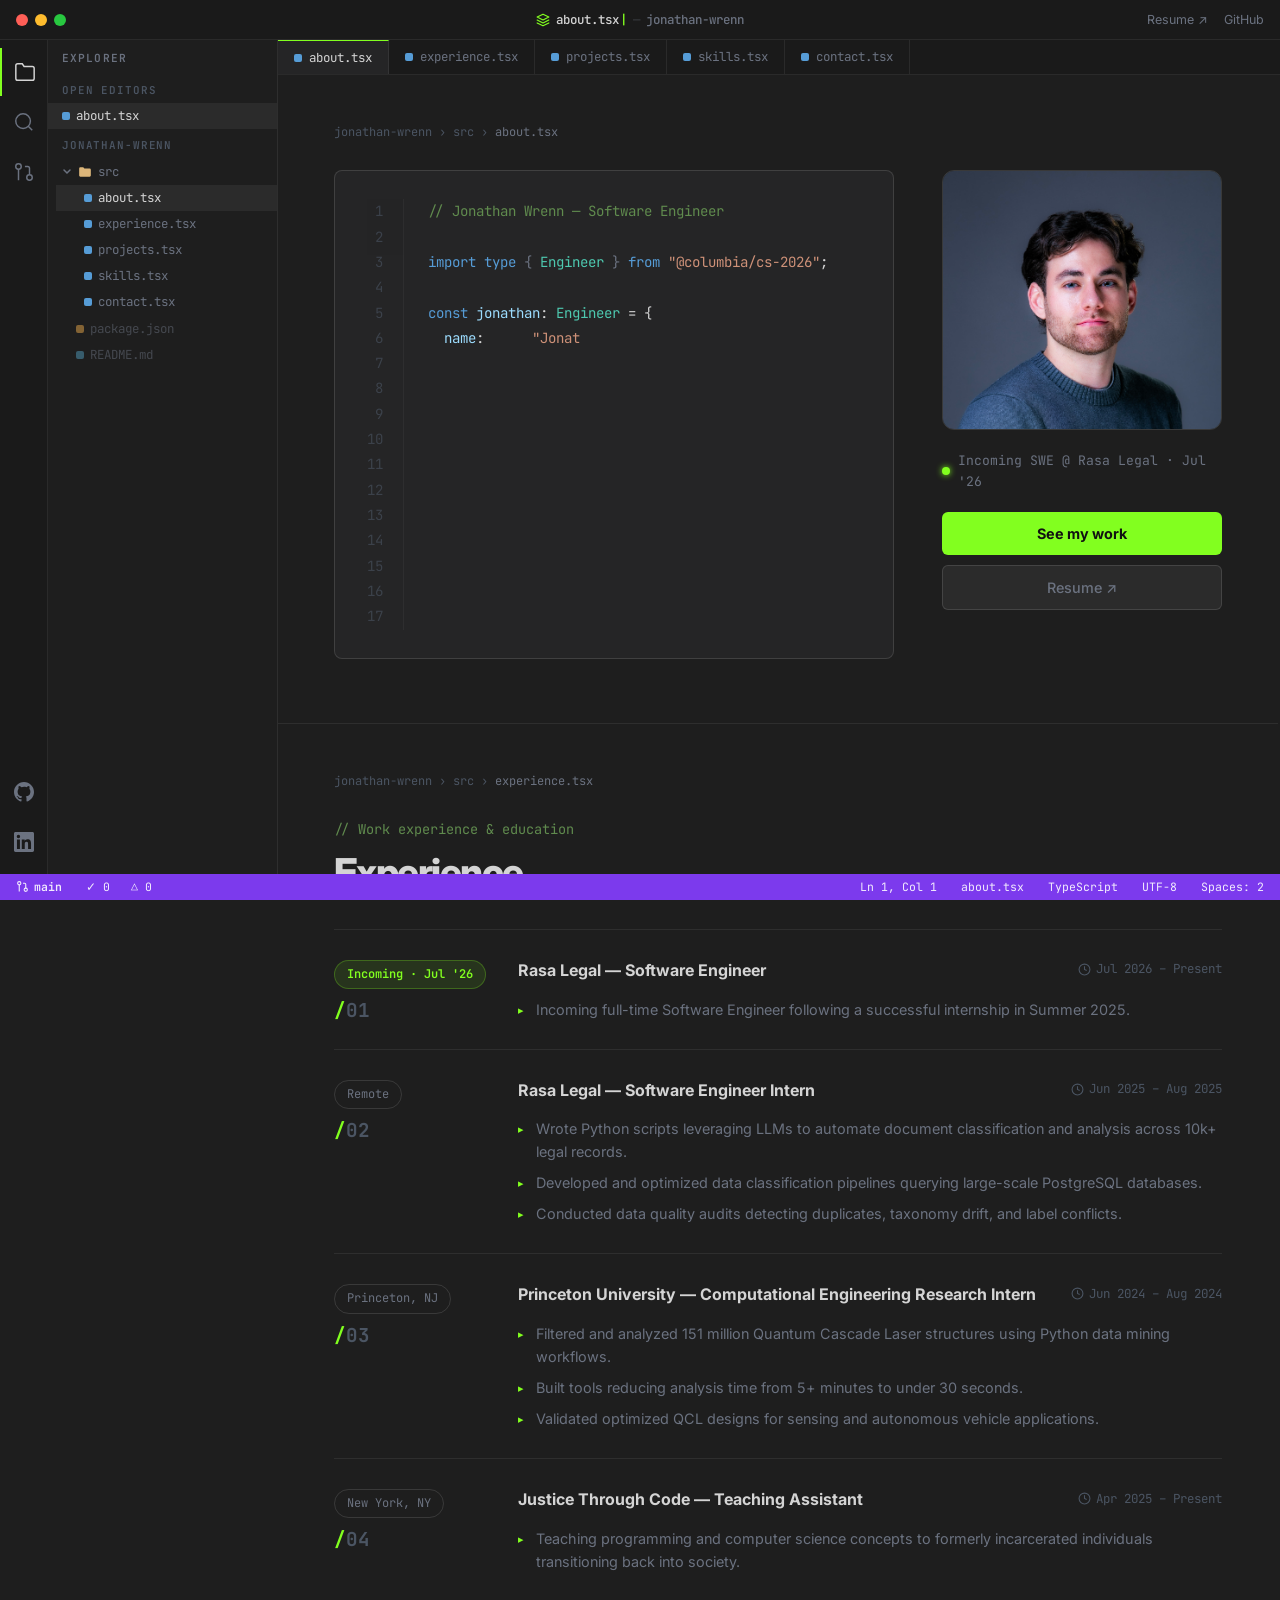
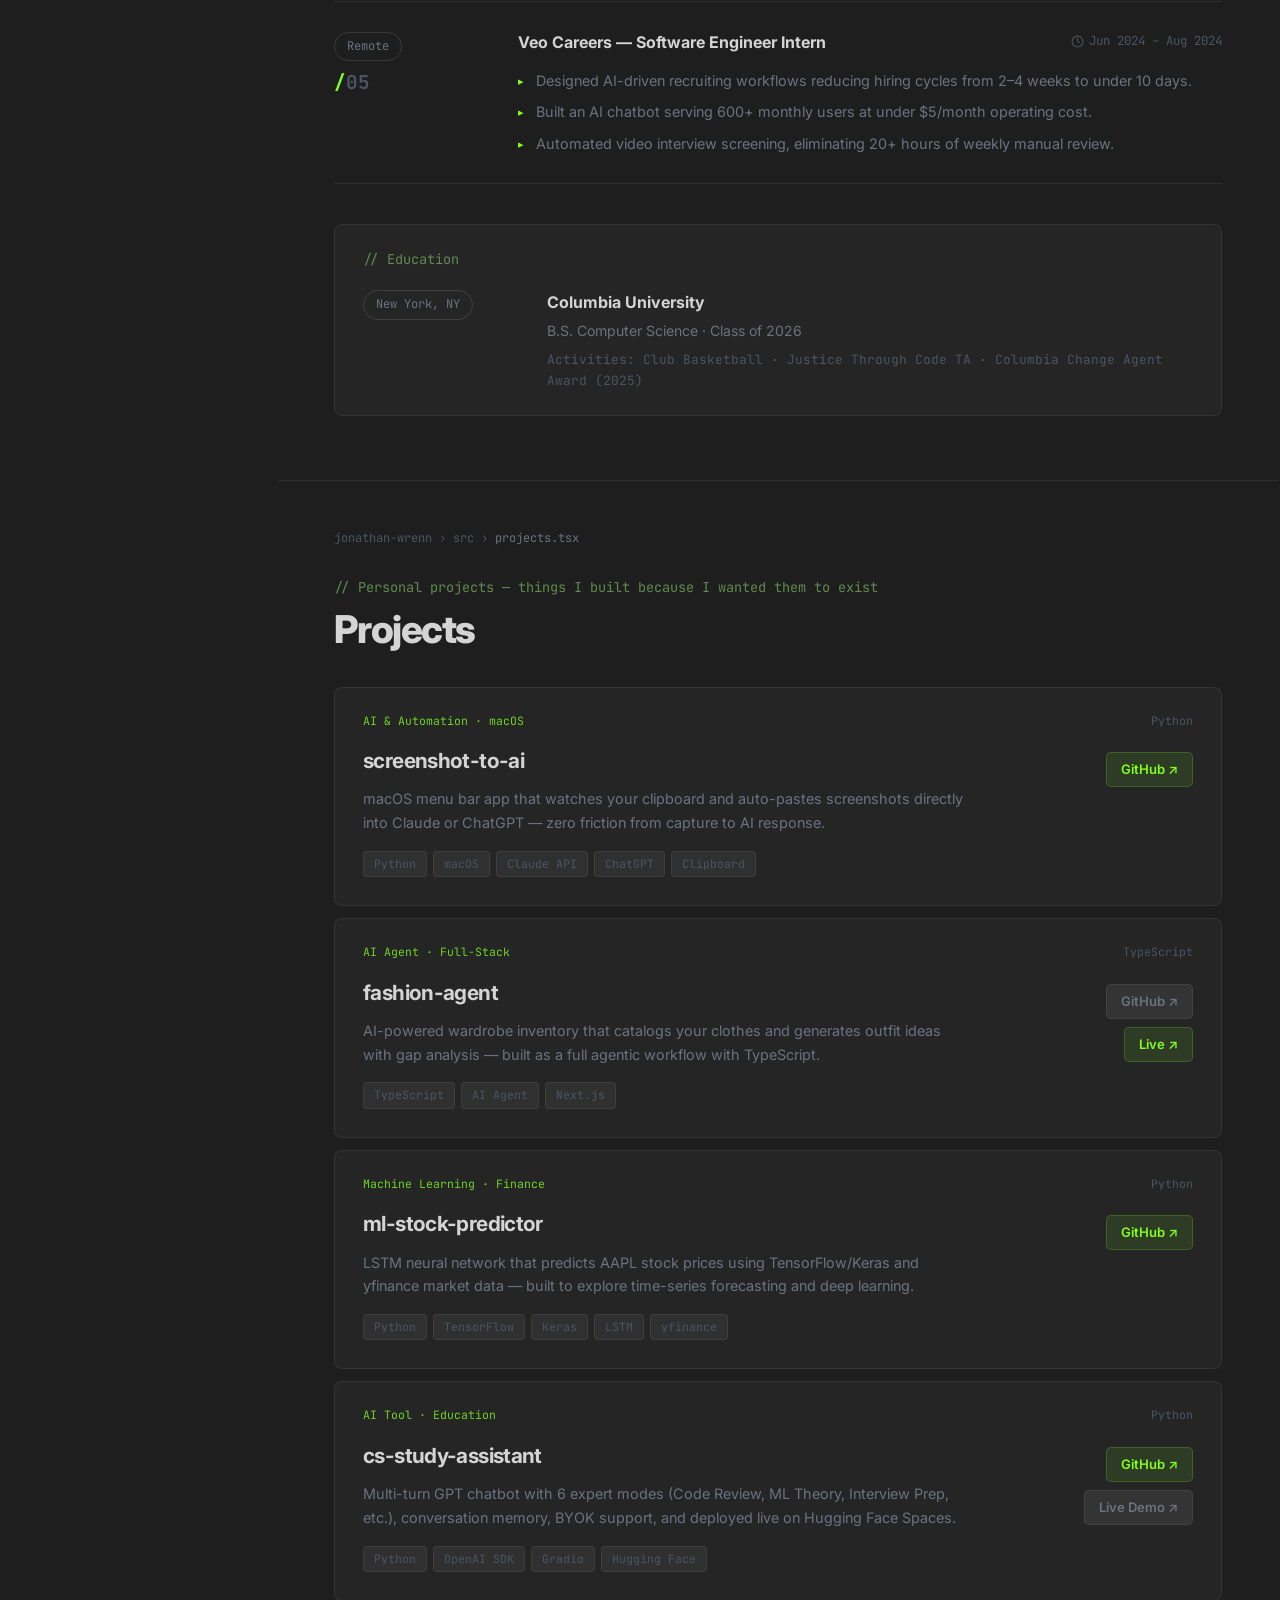
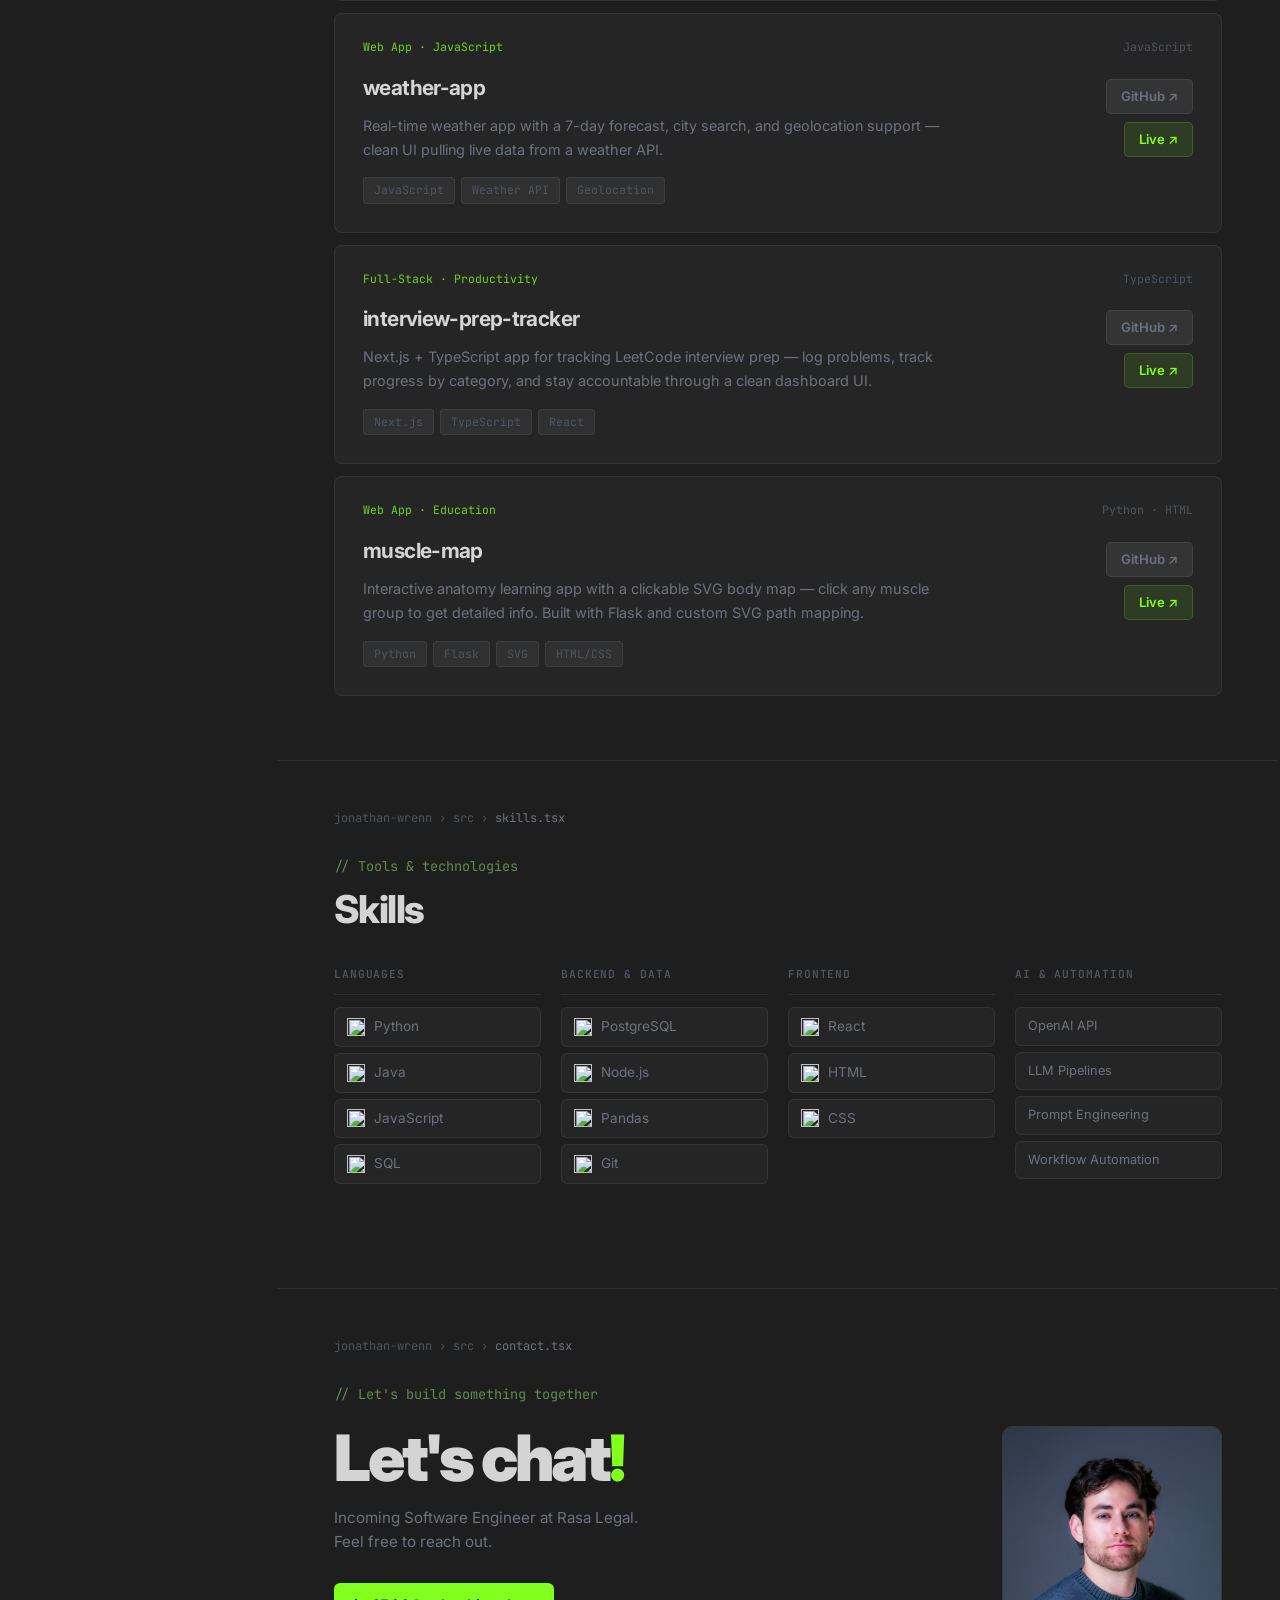
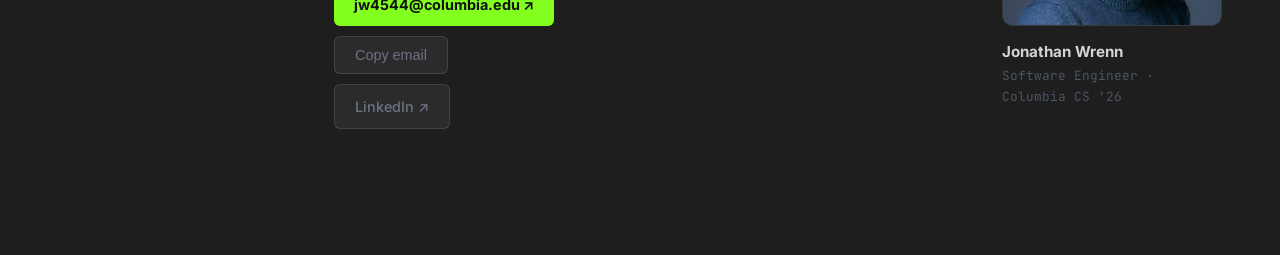
==== commit 6da4b68f: "Add OG tags, line numbers, cursor blink, Ln/Col tracker, and copy-email button - index.html: Add Ope" ====
--- a/index.html
+++ b/index.html
@@ -5,9 +5,19 @@
     <meta name="viewport" content="width=device-width, initial-scale=1.0" />
     <title>Jonathan Wrenn | Software Engineer</title>
     <meta name="description" content="Jonathan Wrenn — Software Engineer and Columbia CS student building AI-powered systems, data pipelines, and tools that ship to production." />
+    <meta property="og:title" content="Jonathan Wrenn | Software Engineer" />
+    <meta property="og:description" content="Columbia CS '26 · Incoming SWE @ Rasa Legal · Building AI pipelines, data tools, and automation systems." />
+    <meta property="og:image" content="https://jonathanwrenn.com/1-IMG_1705.jpg" />
+    <meta property="og:url" content="https://jonathanwrenn.com" />
+    <meta property="og:type" content="website" />
+    <meta name="twitter:card" content="summary_large_image" />
+    <meta name="twitter:title" content="Jonathan Wrenn | Software Engineer" />
+    <meta name="twitter:description" content="Columbia CS '26 · Incoming SWE @ Rasa Legal · Building AI pipelines, data tools, and automation systems." />
+    <meta name="twitter:image" content="https://jonathanwrenn.com/1-IMG_1705.jpg" />
     <link rel="preconnect" href="https://fonts.googleapis.com" />
     <link rel="preconnect" href="https://fonts.gstatic.com" crossorigin />
     <link href="https://fonts.googleapis.com/css2?family=Inter:wght@400;500;600;700;800;900&family=JetBrains+Mono:wght@400;500;600&display=swap" rel="stylesheet" />
+    <link rel="icon" type="image/svg+xml" href="./favicon.svg" />
     <link rel="stylesheet" href="./styles.css" />
   </head>
   <body id="top">
@@ -124,7 +134,25 @@
 
         <div class="hero-layout">
           <div class="hero-code">
-            <pre class="code-block"><span class="syn-comment">// Jonathan Wrenn — Software Engineer</span>
+            <div class="code-block-wrap">
+              <div class="line-nums" aria-hidden="true">1
+2
+3
+4
+5
+6
+7
+8
+9
+10
+11
+12
+13
+14
+15
+16
+17</div>
+            <pre class="code-block" id="hero-code-block"><span class="syn-comment">// Jonathan Wrenn — Software Engineer</span>
 
 <span class="syn-keyword">import type</span> <span class="syn-brace">{ </span><span class="syn-type">Engineer</span><span class="syn-brace"> }</span> <span class="syn-keyword">from</span> <span class="syn-string">"@columbia/cs-2026"</span><span class="syn-punct">;</span>
 
@@ -141,6 +169,7 @@
 <span class="syn-punct">};</span>
 
 <span class="syn-keyword">export default</span> <span class="syn-variable">jonathan</span><span class="syn-punct">;</span></pre>
+            </div>
           </div>
 
           <div class="hero-profile">
@@ -530,6 +559,7 @@
             <p class="contact-sub">Incoming Software Engineer at Rasa Legal.<br>Feel free to reach out.</p>
             <div class="contact-actions">
               <a href="mailto:jw4544@columbia.edu" class="btn-primary">jw4544@columbia.edu ↗</a>
+              <button class="btn-ghost copy-email-btn">Copy email</button>
               <a href="https://www.linkedin.com/in/jonathanwrenn218" target="_blank" rel="noreferrer" class="btn-ghost">LinkedIn ↗</a>
             </div>
           </div>
@@ -555,6 +585,7 @@
         <span class="status-item">&#10003; 0 &nbsp; &#9651; 0</span>
       </div>
       <div class="status-bar__right">
+        <span class="status-item" id="status-ln">Ln 1, Col 1</span>
         <span class="status-item" id="status-file">about.tsx</span>
         <span class="status-item">TypeScript</span>
         <span class="status-item">UTF-8</span>
--- a/styles.css
+++ b/styles.css
@@ -979,6 +979,52 @@
 }
 
 /* ============================================================
+   LINE NUMBERS
+============================================================ */
+.code-block-wrap {
+  display: flex;
+  align-items: flex-start;
+}
+
+.line-nums {
+  font-family: 'JetBrains Mono', monospace;
+  font-size: 0.88rem;
+  line-height: 1.8;
+  color: var(--text-dim);
+  text-align: right;
+  padding-right: 20px;
+  border-right: 1px solid var(--border);
+  margin-right: 24px;
+  user-select: none;
+  white-space: pre;
+  flex-shrink: 0;
+  opacity: 0.6;
+}
+
+/* ============================================================
+   TITLE BAR CURSOR BLINK
+============================================================ */
+#title-file::after {
+  content: '|';
+  color: var(--lime);
+  margin-left: 1px;
+  animation: cursor-blink 1.1s step-end infinite;
+}
+
+@keyframes cursor-blink {
+  0%, 100% { opacity: 1; }
+  50%       { opacity: 0; }
+}
+
+/* ============================================================
+   COPY EMAIL BUTTON
+============================================================ */
+.copy-email-btn--copied {
+  color: var(--lime) !important;
+  border-color: rgba(130,255,31,0.3) !important;
+}
+
+/* ============================================================
    RESPONSIVE — collapse sidebar on small screens
 ============================================================ */
 @media (max-width: 1100px) {
@@ -989,16 +1035,18 @@
 @media (max-width: 860px) {
   .activity-bar { display: none; }
   .sidebar { display: none; }
-  .tab-bar { left: 0; }
+  .tab-bar { left: 0; -webkit-overflow-scrolling: touch; }
   .editor-pane { margin-left: 0; }
   .hero-layout { grid-template-columns: 1fr; }
-  .hero-profile { flex-direction: row; flex-wrap: wrap; gap: 16px; }
-  .hero-avatar { width: 100px; height: 100px; }
+  .hero-profile { flex-direction: row; flex-wrap: wrap; gap: 16px; align-items: center; }
+  .hero-avatar { width: 100px; height: 100px; max-height: none; }
   .pcard__body { grid-template-columns: 1fr; }
   .pcard__right { align-items: flex-start; flex-direction: row; flex-wrap: wrap; }
   .skills-grid { grid-template-columns: 1fr 1fr; }
   .outcomes-row { grid-template-columns: 1fr 1fr; }
   .contact-layout { grid-template-columns: 1fr; }
+  .contact-right { display: flex; align-items: center; gap: 20px; }
+  .contact-photo { width: 80px; height: 80px; max-height: none; flex-shrink: 0; margin-bottom: 0; }
   .edu-item { grid-template-columns: 1fr; }
   .experience-item { grid-template-columns: 1fr; gap: 12px; }
   .experience-item__left { flex-direction: row; align-items: center; }
@@ -1007,13 +1055,36 @@
 }
 
 @media (max-width: 560px) {
-  :root { --h-title: 38px; --w-activity: 0px; --w-sidebar: 0px; }
-  .tab-bar { overflow-x: auto; }
-  .tab { padding: 0 12px; font-size: 0.72rem; }
+  :root { --h-title: 38px; --h-tabs: 44px; --w-activity: 0px; --w-sidebar: 0px; }
+  .line-nums { display: none; }
+  .tab { padding: 0 14px; font-size: 0.72rem; }
   .skills-grid { grid-template-columns: 1fr; }
   .outcomes-row { grid-template-columns: 1fr 1fr; }
-  .title-bar__center { font-size: 0.72rem; }
+  /* Simplify title bar center to prevent overflow */
+  .title-bar__center { font-size: 0.7rem; }
+  .title-bar__sep,
+  .title-bar__project { display: none; }
   .code-section { padding: 24px 16px 40px; }
-  .hero-code { padding: 20px; }
-  .code-block { font-size: 0.78rem; }
-}
+  .hero-code { padding: 20px; -webkit-overflow-scrolling: touch; }
+  .code-block { font-size: 0.76rem; }
+  /* Stack hero profile vertically on small phones */
+  .hero-profile { flex-direction: column; align-items: flex-start; gap: 14px; }
+  .hero-avatar { width: 88px; height: 88px; }
+  .hero-actions { flex-direction: row; flex-wrap: wrap; width: 100%; }
+  .hero-actions .btn-primary,
+  .hero-actions .btn-ghost { flex: 1; min-width: 120px; }
+  /* Hide verbose status bar items (UTF-8, Spaces: 2) */
+  .status-bar__right .status-item:nth-child(n+3) { display: none; }
+  /* Contact action buttons full width */
+  .contact-actions { width: 100%; }
+  .contact-actions .btn-primary,
+  .contact-actions .btn-ghost { width: 100%; }
+}
+
+@media (max-width: 400px) {
+  .code-section { padding: 20px 14px 36px; }
+  .pcard { padding: 18px 16px 20px; }
+  .tab { padding: 0 10px; font-size: 0.68rem; }
+  .experience-item { padding: 20px 0; }
+  .edu-block { padding: 18px 16px; }
+}
